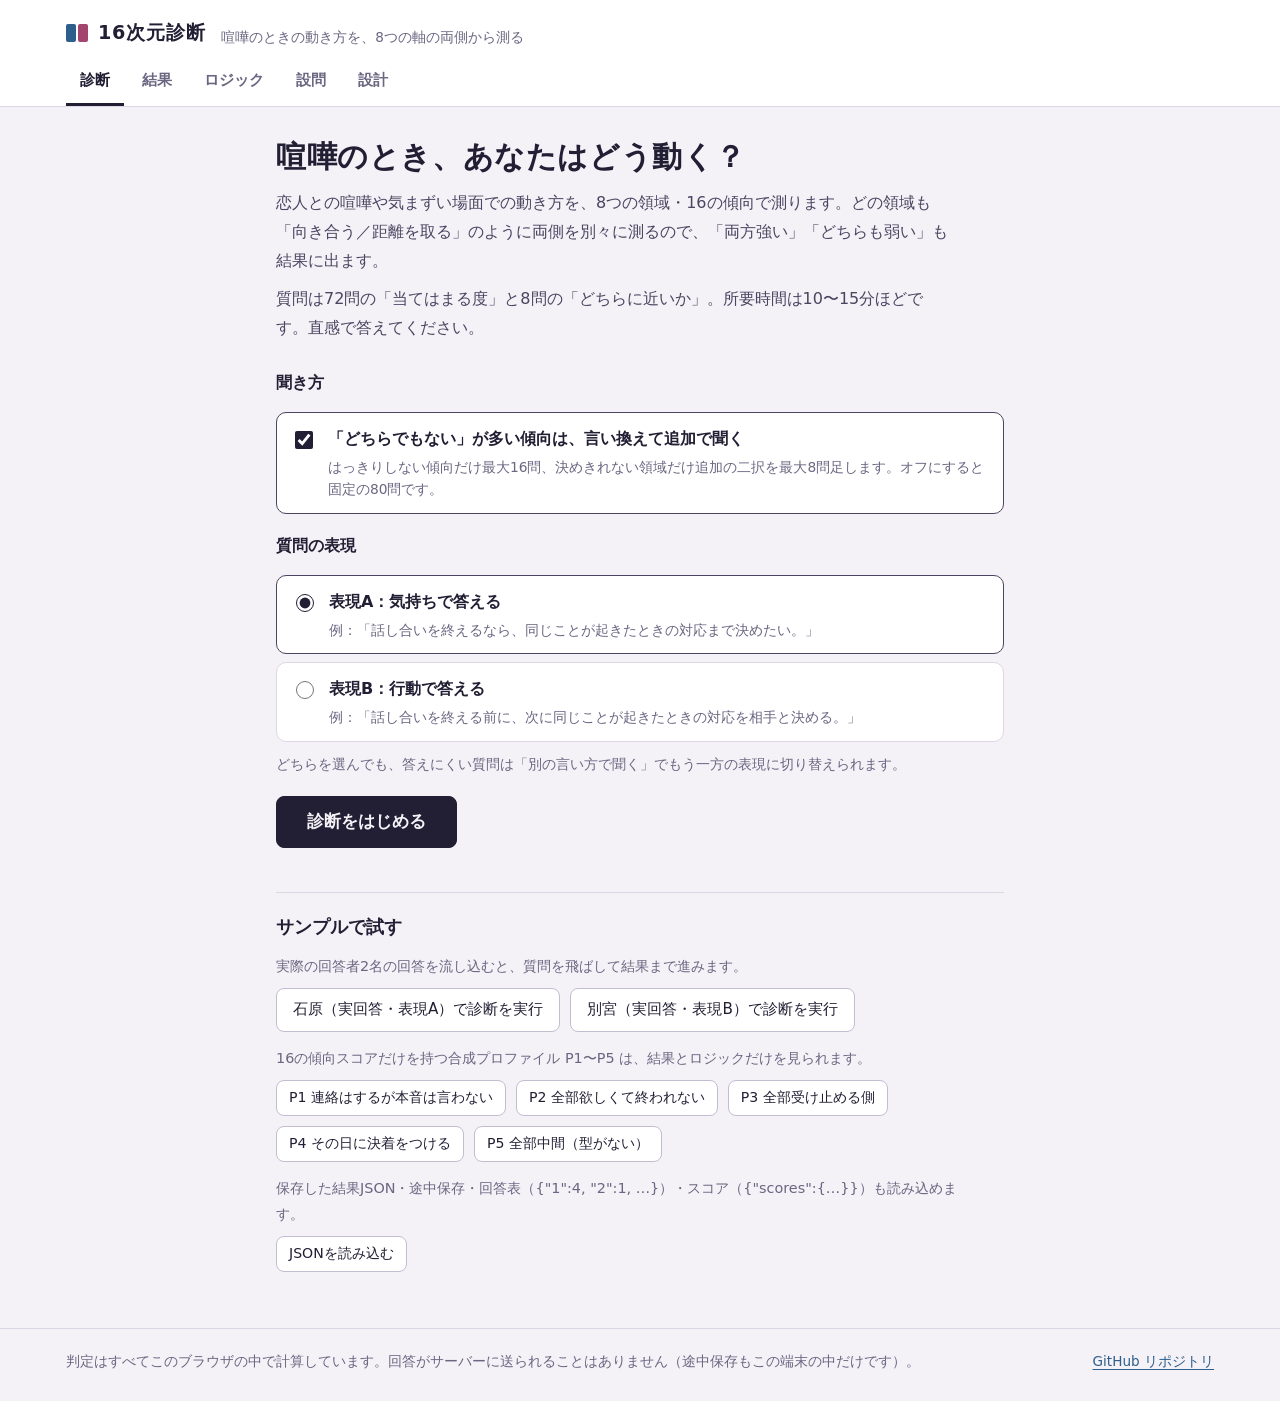
==== index.html @ 94b995b3 "16次元診断：GitHub Pages 用の診断ページ（可変質問・ロジック表示・設問レビュー） - js/engine.js: 16傾向スコア→156パターン（＋弱い版16本）の充足・余裕・スコア計算" ====
<!doctype html>
<html lang="ja">
<head>
  <meta charset="utf-8">
  <meta name="viewport" content="width=device-width, initial-scale=1">
  <title>16次元診断</title>
  <meta name="description" content="恋人との喧嘩や気まずい場面での動き方を、8領域・16傾向で測る診断。判定はすべてブラウザ内で計算します。">
  <meta name="color-scheme" content="light dark">
  <link rel="icon" href="data:image/svg+xml,%3Csvg xmlns='http://www.w3.org/2000/svg' viewBox='0 0 32 32'%3E%3Crect x='3' y='9' width='12' height='14' rx='2' fill='%232E5E8C'/%3E%3Crect x='17' y='9' width='12' height='14' rx='2' fill='%23A3456F'/%3E%3C/svg%3E">
  <!-- 相対パスのみ（GitHub Pages のサブパス /Seikakushindan/ で動かすため） -->
  <link rel="stylesheet" href="./css/style.css">
  <script type="module" src="./js/app.js"></script>
</head>
<body>
  <a class="skip" href="#main">本文へ</a>
  <header class="site-head">
    <div class="wrap head-inner">
      <a class="brand" href="#diagnose" aria-label="16次元診断 トップ">
        <span class="brand-mark" aria-hidden="true"><i></i><i></i></span>
        <span class="brand-name">16次元診断</span>
      </a>
      <p class="brand-sub">喧嘩のときの動き方を、8つの軸の両側から測る</p>
    </div>
    <nav class="tabs" aria-label="ページ切り替え">
      <div class="wrap tabs-inner">
        <a href="#diagnose" data-tab="diagnose">診断</a>
        <a href="#result" data-tab="result">結果</a>
        <a href="#logic" data-tab="logic">ロジック</a>
        <a href="#questions" data-tab="questions">設問</a>
        <a href="#design" data-tab="design">設計</a>
      </div>
    </nav>
  </header>

  <main id="main" tabindex="-1">
    <section class="view" id="view-diagnose" data-view="diagnose" aria-label="診断"></section>
    <section class="view" id="view-result" data-view="result" aria-label="結果" hidden></section>
    <section class="view view-wide" id="view-logic" data-view="logic" aria-label="ロジック" hidden></section>
    <section class="view view-wide" id="view-questions" data-view="questions" aria-label="設問" hidden></section>
    <section class="view view-wide" id="view-design" data-view="design" aria-label="設計" hidden></section>
    <noscript><p class="wrap">この診断は JavaScript で動きます。ブラウザの設定で JavaScript を有効にしてください。</p></noscript>
  </main>

  <footer class="site-foot">
    <div class="wrap foot-inner">
      <p>判定はすべてこのブラウザの中で計算しています。回答がサーバーに送られることはありません（途中保存もこの端末の中だけです）。</p>
      <p><a href="https://github.com/kento20020/Seikakushindan">GitHub リポジトリ</a></p>
    </div>
  </footer>
</body>
</html>
---- css/style.css ----
/* 16次元診断 スタイル
   - 色はすべて :root の変数。A側（藍）とB側（紅梅）の2色が、領域の両側を表す唯一の強い色
   - 本文はゴシック、設問文とパターンの見出しは明朝
   - ライト／ダークは prefers-color-scheme で切り替え */

:root {
  --paper: #f4f2f7;
  --surface: #ffffff;
  --surface-2: #eeebf3;
  --ink: #221e33;
  --ink-2: #4a4560;
  --muted: #6b6681;
  --line: #dcd7e5;
  --line-strong: #c3bdd0;
  --a: #2e5e8c;
  --a-soft: #e2ebf5;
  --b: #a3456f;
  --b-soft: #f6e3eb;
  --ok: #2c7349;
  --ok-soft: #e1f1e7;
  --warn: #8a5d06;
  --warn-soft: #f8eed6;
  --ng: #b3261e;
  --ng-soft: #fbe4e2;
  --focus: #5b4bb7;
  --sans: system-ui, -apple-system, "Hiragino Sans", "Hiragino Kaku Gothic ProN", "Noto Sans JP", "Noto Sans CJK JP", "Yu Gothic UI", "Yu Gothic", Meiryo, sans-serif;
  --serif: "Hiragino Mincho ProN", "Yu Mincho", YuMincho, "Noto Serif JP", "Noto Serif CJK JP", serif;
  --mono: ui-monospace, "SFMono-Regular", Menlo, Consolas, monospace;
  --radius: 10px;
  --gutter: 16px;
  color-scheme: light;
}

@media (prefers-color-scheme: dark) {
  :root {
    --paper: #15131b;
    --surface: #1f1c27;
    --surface-2: #29253a;
    --ink: #ece8f4;
    --ink-2: #c9c3d8;
    --muted: #a29cb4;
    --line: #393446;
    --line-strong: #4c465c;
    --a: #8ab2de;
    --a-soft: #22324a;
    --b: #e391b6;
    --b-soft: #45263a;
    --ok: #7fcc9e;
    --ok-soft: #1e3a2a;
    --warn: #e5bc60;
    --warn-soft: #3d3118;
    --ng: #f28e84;
    --ng-soft: #46221f;
    --focus: #ad9ff2;
    color-scheme: dark;
  }
}

/* ---------------------------------------------------------------- 基本 */
*, *::before, *::after { box-sizing: border-box; }
[hidden] { display: none !important; }
html { -webkit-text-size-adjust: 100%; }
body {
  margin: 0;
  background: var(--paper);
  color: var(--ink);
  font-family: var(--sans);
  font-size: 16px;
  line-height: 1.8;
  overflow-wrap: break-word;
}
a { color: var(--a); text-underline-offset: 3px; }
code { font-family: var(--mono); font-size: .88em; }
h1, h2, h3, h4 { line-height: 1.45; margin: 0; font-weight: 700; }
p { margin: 0; }
small { font-size: .82em; }
:focus-visible { outline: 3px solid var(--focus); outline-offset: 2px; border-radius: 4px; }
[tabindex="-1"]:focus { outline: none; }
.visually-hidden { position: absolute !important; width: 1px; height: 1px; overflow: hidden; clip: rect(0 0 0 0); white-space: nowrap; }
.skip { position: absolute; left: -999px; top: 8px; background: var(--ink); color: var(--paper); padding: 8px 12px; z-index: 10; }
.skip:focus { left: 8px; }

.wrap { max-width: 1180px; margin: 0 auto; padding-inline: var(--gutter); }
.view { max-width: 760px; margin: 0 auto; padding: 28px var(--gutter) 56px; }
.view-wide { max-width: 1180px; }

.lead { color: var(--ink-2); font-size: 1rem; margin-top: 10px; max-width: 42em; }
.note { color: var(--muted); font-size: .9rem; margin-top: 8px; max-width: 48em; }
.empty { color: var(--muted); }
.error { color: var(--ng); background: var(--ng-soft); padding: 12px 16px; border-radius: var(--radius); }
.row { display: flex; gap: 10px; align-items: center; margin-top: 14px; }
.wrap-row { flex-wrap: wrap; }

/* ---------------------------------------------------------------- ボタン */
.btn {
  font: inherit; font-size: .95rem; line-height: 1.4;
  display: inline-flex; align-items: center; justify-content: center; gap: 6px;
  min-height: 44px; padding: 9px 16px;
  color: var(--ink); background: var(--surface);
  border: 1px solid var(--line-strong); border-radius: 8px;
  cursor: pointer; text-decoration: none;
}
.btn:hover { border-color: var(--ink-2); }
.btn.primary { background: var(--ink); color: var(--paper); border-color: var(--ink); font-weight: 700; }
.btn.primary:hover { background: var(--ink-2); border-color: var(--ink-2); }
.btn.ghost { background: transparent; }
.btn.small { min-height: 36px; padding: 5px 12px; font-size: .88rem; }
.btn.big { min-height: 52px; padding: 12px 30px; font-size: 1.05rem; }
.btn:disabled { opacity: .42; cursor: not-allowed; }
.btn:disabled:hover { border-color: var(--line-strong); }
.linkish { font: inherit; font-size: .88rem; background: none; border: 0; padding: 4px 0; color: var(--muted); text-decoration: underline; text-underline-offset: 3px; cursor: pointer; }
.linkish:hover { color: var(--ink); }

/* ---------------------------------------------------------------- ヘッダー・タブ・フッター */
.site-head { background: var(--surface); border-bottom: 1px solid var(--line); }
.head-inner { display: flex; align-items: baseline; gap: 16px; flex-wrap: wrap; padding-top: 16px; padding-bottom: 6px; }
.brand { display: inline-flex; align-items: center; gap: 10px; color: var(--ink); text-decoration: none; }
.brand-name { font-size: 1.2rem; font-weight: 800; letter-spacing: .04em; }
.brand-mark { display: inline-flex; gap: 2px; align-self: center; }
.brand-mark i { display: block; width: 10px; height: 18px; border-radius: 2px; background: var(--a); }
.brand-mark i + i { background: var(--b); }
.brand-sub { color: var(--muted); font-size: .85rem; }
.tabs-inner { display: flex; gap: 4px; }
.tabs a {
  padding: 10px 14px 9px; color: var(--muted); text-decoration: none; font-weight: 600; font-size: .95rem;
  border-bottom: 3px solid transparent; white-space: nowrap;
}
.tabs a:hover { color: var(--ink); }
.tabs a[aria-current="page"] { color: var(--ink); border-bottom-color: var(--ink); }

.site-foot { border-top: 1px solid var(--line); color: var(--muted); font-size: .85rem; }
.foot-inner { padding-top: 20px; padding-bottom: 28px; display: flex; flex-wrap: wrap; gap: 8px 24px; justify-content: space-between; }

/* ---------------------------------------------------------------- 診断：スタート */
.intro-title { font-family: var(--serif); font-size: 1.9rem; font-weight: 700; letter-spacing: .02em; text-wrap: balance; }
.resume {
  margin-top: 22px; padding: 14px 16px; border-radius: var(--radius);
  background: var(--surface); border: 1px solid var(--line-strong);
}
.resume .row { margin-top: 10px; }
.start-form { margin-top: 26px; }
.opt { border: 0; padding: 0; margin: 0 0 18px; }
.opt legend { font-weight: 700; padding: 0; margin-bottom: 6px; }
.check {
  display: flex; gap: 12px; align-items: flex-start; padding: 12px 14px; margin-top: 8px;
  background: var(--surface); border: 1px solid var(--line); border-radius: var(--radius); cursor: pointer;
}
.check:has(input:checked) { border-color: var(--ink-2); }
.check input { margin-top: .45em; width: 18px; height: 18px; accent-color: var(--ink); flex: none; }
.check span { display: flex; flex-direction: column; }
.check small { color: var(--muted); font-size: .86rem; line-height: 1.65; margin-top: 2px; }
.opt .note { margin-top: 10px; }
.samples { margin-top: 44px; padding-top: 22px; border-top: 1px solid var(--line); }
.samples h2 { font-size: 1.1rem; }
.samples .note { margin-top: 14px; }
.samples .row { margin-top: 8px; }

/* ---------------------------------------------------------------- 診断：設問 */
.q-progress { margin-bottom: 18px; }
.stages { list-style: none; display: flex; gap: 4px; padding: 0; margin: 0 0 10px; flex-wrap: wrap; }
.stage {
  display: flex; gap: 6px; align-items: baseline; padding: 3px 10px; border-radius: 999px;
  font-size: .82rem; color: var(--muted); background: var(--surface-2);
}
.stage.now { background: var(--ink); color: var(--paper); }
.stage.done:not(.now) { color: var(--ink-2); }
.stage-name { font-weight: 700; }
.progress { height: 6px; background: var(--surface-2); border-radius: 3px; overflow: hidden; }
.progress i { display: block; height: 100%; background: var(--ink); transition: width .2s ease; }
.q-count { display: flex; justify-content: space-between; gap: 12px; flex-wrap: wrap; margin-top: 6px; font-size: .85rem; color: var(--muted); }
.q-count b { color: var(--ink); }

.q-card { background: var(--surface); border: 1px solid var(--line); border-radius: var(--radius); padding: 26px 24px 24px; }
.notice { font-size: .88rem; color: var(--ink-2); background: var(--surface-2); padding: 8px 12px; border-radius: 6px; margin-bottom: 16px; }
.q-text { font-family: var(--serif); font-size: 1.4rem; line-height: 1.75; font-weight: 600; min-height: 3.5em; text-wrap: pretty; }

.likert { display: grid; grid-template-columns: repeat(5, 1fr); gap: 8px; margin-top: 22px; }
.choice {
  font: inherit; color: var(--ink); background: var(--paper); cursor: pointer;
  border: 1px solid var(--line-strong); border-radius: 8px; padding: 12px 8px;
  display: flex; flex-direction: column; align-items: center; gap: 4px; min-height: 92px; text-align: center;
}
.choice:hover { border-color: var(--ink-2); background: var(--surface); }
.choice .key { font-size: 1.3rem; font-weight: 800; line-height: 1.2; }
.choice .label { font-size: .84rem; line-height: 1.45; color: var(--ink-2); word-break: keep-all; }
.choice.picked { border: 2px solid var(--ink); background: var(--surface-2); padding: 11px 7px; }

.duel-pair { display: grid; grid-template-columns: 1fr auto 1fr; gap: 10px; align-items: stretch; margin-top: 16px; }
.duel-side { font-family: var(--serif); font-size: 1.05rem; line-height: 1.7; padding: 12px 14px; border-radius: 8px; }
.duel-side.side-a { background: var(--a-soft); border-top: 3px solid var(--a); }
.duel-side.side-b { background: var(--b-soft); border-top: 3px solid var(--b); }
.duel-or { align-self: center; color: var(--muted); font-size: .9rem; }
.duel-choices { display: flex; flex-direction: column; gap: 6px; margin-top: 18px; }
.duel-choice { flex-direction: row; align-items: center; text-align: left; min-height: 52px; gap: 12px; padding: 10px 14px; border-left-width: 4px; }
.duel-choice .key { font-size: 1.05rem; min-width: 1em; text-align: center; }
.duel-choice .label { font-size: .95rem; color: var(--ink); display: flex; flex-direction: column; }
.duel-choice .label small { color: var(--muted); font-size: .76rem; }
.duel-choice.dv1 { border-left-color: var(--a); }
.duel-choice.dv2 { border-left-color: color-mix(in srgb, var(--a) 45%, var(--line-strong)); }
.duel-choice.dv4 { border-left-color: color-mix(in srgb, var(--b) 45%, var(--line-strong)); }
.duel-choice.dv5 { border-left-color: var(--b); }
.duel-choice.picked { border-left-width: 6px; padding-left: 12px; }

.q-tools { display: flex; gap: 8px; flex-wrap: wrap; margin-top: 14px; }
.aim { margin-top: 18px; font-size: .88rem; color: var(--muted); }
.aim summary { cursor: pointer; width: fit-content; }
.aim dl { display: grid; grid-template-columns: max-content 1fr; gap: 2px 14px; margin: 8px 0 0; padding: 10px 14px; background: var(--surface); border-radius: 8px; border: 1px solid var(--line); }
.aim dt { color: var(--muted); }
.aim dd { margin: 0; color: var(--ink-2); }
.q-foot { display: flex; justify-content: space-between; align-items: center; gap: 8px 16px; flex-wrap: wrap; margin-top: 18px; font-size: .85rem; color: var(--muted); }

/* ---------------------------------------------------------------- 結果 */
.res-head h1, .page-head h1 { font-size: 1.7rem; }
.res-source { margin-top: 6px; display: flex; flex-wrap: wrap; gap: 4px 14px; color: var(--muted); font-size: .9rem; }
.res-source b { color: var(--ink); }
.block { margin-top: 40px; }
.block > h2 { font-size: 1.25rem; padding-bottom: 6px; border-bottom: 1px solid var(--line); }
.block > h2 small, .block h3 small { font-weight: 400; color: var(--muted); font-size: .8rem; }
.block h3 { font-size: 1.02rem; margin-top: 24px; }

.pcards { display: flex; flex-direction: column; gap: 18px; margin-top: 18px; }
.pcard { position: relative; background: var(--surface); border: 1px solid var(--line); border-radius: var(--radius); padding: 20px 22px 18px 26px; overflow: hidden; }
.pcard::before { content: ""; position: absolute; left: 0; top: 0; bottom: 0; width: 5px; background: var(--muted); }
.pcard.role-main::before { width: 7px; background: var(--ink); }
.pcard.role-contra::before { width: 7px; background: linear-gradient(var(--a) 0 50%, var(--b) 50% 100%); }
.pcard.role-shape { background: transparent; border-style: dashed; border-color: var(--line-strong); }
.pcard.role-shape::before { background: repeating-linear-gradient(var(--muted) 0 6px, transparent 6px 11px); }
.pcard-top { display: flex; align-items: center; flex-wrap: wrap; gap: 6px 10px; font-size: .8rem; color: var(--muted); }
.role-badge { font-weight: 700; font-size: .78rem; padding: 2px 10px; border-radius: 999px; border: 1px solid var(--line-strong); color: var(--ink); }
.role-main .role-badge { background: var(--ink); color: var(--paper); border-color: var(--ink); }
.role-contra .role-badge { border-color: transparent; background: linear-gradient(90deg, var(--a-soft) 0 50%, var(--b-soft) 50% 100%); }
.role-shape .role-badge { border-style: dashed; }
.pid { font-family: var(--mono); margin-left: auto; }
.headline { font-family: var(--serif); font-size: 1.45rem; line-height: 1.6; margin-top: 10px; font-weight: 700; text-wrap: pretty; }
.role-main .headline { font-size: 1.75rem; }
.pdomains { font-size: .8rem; color: var(--muted); margin-top: 2px; }
.pcard .one { margin-top: 12px; font-weight: 700; }
.pcard .detail { margin-top: 8px; color: var(--ink-2); }
.scenes { list-style: none; padding: 0; margin: 12px 0 0; }
.scenes li { position: relative; padding-left: 1.2em; margin-top: 4px; }
.scenes li::before { content: ""; position: absolute; left: .2em; top: .78em; width: .45em; height: .45em; border-radius: 50%; border: 1.5px solid var(--muted); }
.aside { margin-top: 14px; }
.aside h4 { font-size: .8rem; color: var(--muted); font-weight: 700; }
.aside p { font-size: .94rem; color: var(--ink-2); margin-top: 2px; }
.aside.caveat { background: var(--surface-2); border-radius: 8px; padding: 10px 14px; }
.role-shape .aside.caveat { background: var(--surface); }
.why { margin-top: 14px; padding-top: 10px; border-top: 1px dashed var(--line-strong); font-size: .8rem; color: var(--muted); line-height: 1.7; }
.why b { color: var(--ink-2); margin-right: .6em; }

.legend { display: flex; flex-wrap: wrap; gap: 4px 16px; font-size: .8rem; color: var(--muted); margin-top: 10px; }
.lg { display: inline-flex; align-items: center; gap: 6px; }
.lg-a::before, .lg-b::before { content: ""; width: 14px; height: 8px; border-radius: 2px; background: var(--a); }
.lg-b::before { background: var(--b); }
.lg-tick::before { content: ""; width: 1px; height: 12px; background: var(--ink); opacity: .45; }
.domains { margin-top: 10px; }
.drow { padding: 14px 0 12px; border-bottom: 1px solid var(--line); }
.drow-head { display: flex; justify-content: space-between; align-items: baseline; gap: 4px 12px; flex-wrap: wrap; }
.drow-head h3 { font-size: .98rem; margin: 0; }
.dnum { display: inline-block; min-width: 1.4em; color: var(--muted); font-weight: 600; }
.state { font-size: .8rem; color: var(--ink-2); background: var(--surface-2); padding: 1px 10px; border-radius: 999px; }
.lead-a .state { background: var(--a-soft); }
.lead-b .state { background: var(--b-soft); }
.drow-bars { display: grid; grid-template-columns: 1fr 1fr; margin-top: 8px; }
.half { min-width: 0; }
.half-a { padding-right: 1px; border-right: 2px solid var(--ink); }
.half-b { padding-left: 1px; }
.tline { display: flex; align-items: baseline; gap: 8px; font-size: .88rem; padding-inline: 8px; }
.half-a .tline { justify-content: flex-end; }
.half-a .tname { margin-right: auto; }
.half-b .tname { margin-left: auto; }
.tnum { font-weight: 800; font-variant-numeric: tabular-nums; font-size: 1rem; }
.half-a .tnum { color: var(--a); }
.half-b .tnum { color: var(--b); }
.dots { display: inline-flex; gap: 3px; align-self: center; }
.dots i { width: 6px; height: 6px; border-radius: 50%; border: 1px solid var(--muted); }
.dots i.on { background: var(--ink-2); border-color: var(--ink-2); }
.sbar { position: relative; height: 12px; background: var(--surface-2); margin-top: 4px; }
.sbar .fill { position: absolute; top: 0; bottom: 0; }
.sbar-a .fill { right: 0; background: var(--a); }
.sbar-b .fill { left: 0; background: var(--b); }
.lead-a .sbar-b .fill, .lead-b .sbar-a .fill { opacity: .5; }
.sbar .tick { position: absolute; top: -3px; bottom: -3px; width: 1px; background: var(--ink); opacity: .35; }
.drow-foot { font-size: .8rem; color: var(--muted); margin-top: 6px; text-align: center; }

.qstats { display: grid; grid-template-columns: repeat(3, 1fr); gap: 10px; margin-top: 14px; }
.qstat { background: var(--surface); border: 1px solid var(--line); border-radius: var(--radius); padding: 10px 14px; display: flex; flex-direction: column; }
.qstat span { font-size: .8rem; color: var(--muted); }
.qstat b { font-size: 1.4rem; font-variant-numeric: tabular-nums; }
.qstat small { color: var(--muted); }
.qstat.ok b { color: var(--ok); }
.qstat.ng b { color: var(--ng); }

.ai-preview { margin-top: 14px; }
.ai-preview summary { cursor: pointer; color: var(--muted); font-size: .9rem; width: fit-content; }
.ai-preview pre { white-space: pre-wrap; font-family: var(--sans); font-size: .85rem; line-height: 1.75; background: var(--surface); border: 1px solid var(--line); border-radius: var(--radius); padding: 14px 16px; max-height: 420px; overflow: auto; }

.empty-state { padding: 24px 0; }
.empty-state h1 { font-size: 1.5rem; }
.empty-state p { margin-top: 8px; color: var(--ink-2); }

.toast {
  position: fixed; left: 50%; bottom: 24px; transform: translate(-50%, 20px); opacity: 0; pointer-events: none;
  background: var(--ink); color: var(--paper); padding: 10px 18px; border-radius: 8px; font-size: .9rem; max-width: calc(100vw - 32px);
  transition: opacity .2s, transform .2s;
}
.toast.show { opacity: 1; transform: translate(-50%, 0); }

/* ---------------------------------------------------------------- 表 */
.table-wrap { overflow-x: auto; margin-top: 12px; border: 1px solid var(--line); border-radius: var(--radius); background: var(--surface); }
table { border-collapse: collapse; width: 100%; font-size: .88rem; line-height: 1.6; }
th, td { padding: 7px 10px; text-align: left; vertical-align: top; border-bottom: 1px solid var(--line); }
thead th { background: var(--surface-2); font-weight: 700; white-space: nowrap; font-size: .82rem; color: var(--ink-2); }
tbody tr:last-child > td { border-bottom: 0; }
.table-wrap > table.wide { min-width: 640px; }
td code { white-space: nowrap; }
.numcell { text-align: right; font-variant-numeric: tabular-nums; white-space: nowrap; }
.flag { display: inline-block; font-size: .78rem; font-weight: 700; padding: 0 8px; border-radius: 4px; background: var(--surface-2); white-space: nowrap; }
.flag-ok { color: var(--ok); background: var(--ok-soft); }
.flag-warn { color: var(--warn); background: var(--warn-soft); }
.flag-ng { color: var(--ng); background: var(--ng-soft); }
.row-ng td { background: color-mix(in srgb, var(--ng-soft) 50%, transparent); }
.row-changed td { background: color-mix(in srgb, var(--ok-soft) 60%, transparent); }

/* ---------------------------------------------------------------- ロジック */
.picker { display: flex; align-items: center; gap: 10px; flex-wrap: wrap; margin-top: 16px; }
.picker label { font-size: .88rem; color: var(--muted); }
select { font: inherit; font-size: .92rem; min-height: 40px; padding: 6px 10px; max-width: 100%; color: var(--ink); background: var(--surface); border: 1px solid var(--line-strong); border-radius: 8px; }
.refcheck { font-size: .85rem; padding: 4px 12px; border-radius: 6px; width: 100%; }
.refcheck.ok { color: var(--ok); background: var(--ok-soft); }
.refcheck.ng { color: var(--ng); background: var(--ng-soft); }
.rules { display: grid; grid-template-columns: minmax(10em, max-content) 1fr; gap: 8px 18px; margin: 14px 0 0; }
.rules dt { font-weight: 700; }
.rules dd { margin: 0; color: var(--ink-2); }
table.hits { min-width: 760px; }
.expander { width: 28px; height: 28px; border: 1px solid var(--line-strong); background: var(--surface); border-radius: 6px; cursor: pointer; color: var(--ink); position: relative; }
.expander::before { content: ""; position: absolute; left: 10px; top: 8px; border: 5px solid transparent; border-left: 7px solid currentColor; border-right: 0; transition: transform .15s; transform-origin: 3px 5px; }
.expander[aria-expanded="true"]::before { transform: rotate(90deg); }
.detail-row td { background: var(--surface-2); }
.margins { list-style: none; padding: 0; margin: 6px 0; }
.margins li { display: flex; justify-content: space-between; gap: 16px; border-bottom: 1px dotted var(--line-strong); padding: 2px 0; }
.margins li b { font-variant-numeric: tabular-nums; }
.margins li.neg b { color: var(--ng); }
.is-chosen > td { background: color-mix(in srgb, var(--a-soft) 55%, transparent); }
.mini-badge { display: inline-block; margin-left: 6px; font-size: .72rem; padding: 0 6px; border-radius: 4px; background: var(--ink); color: var(--paper); white-space: nowrap; }
.contra-tag { display: inline-block; margin-left: 6px; font-size: .72rem; padding: 0 6px; border-radius: 4px; background: linear-gradient(90deg, var(--a-soft) 0 50%, var(--b-soft) 50% 100%); white-space: nowrap; }
.tstep { margin-top: 22px; }
.tstep h3 { display: flex; align-items: baseline; gap: 12px; flex-wrap: wrap; margin-top: 0; }
.tchosen { font-size: .85rem; font-weight: 700; color: var(--ok); }
.tchosen.none { color: var(--muted); }
.tnote { font-size: .85rem; color: var(--warn); margin-top: 4px; }
table.trace { min-width: 640px; table-layout: fixed; }
.trace th:nth-child(1) { width: 92px; }
.trace th:nth-child(3), .trace th:nth-child(4) { width: 96px; }
.trace th:nth-child(5) { width: 34%; }
.trace td:nth-child(3), .trace td:nth-child(4) { text-align: right; }
.trace tr.excluded td { color: var(--muted); opacity: .7; }
.trace tr.excluded td:first-child code { text-decoration: line-through; }
.trace tr.below td:nth-child(4) { color: var(--warn); }
.trace tr.picked td { background: var(--ok-soft); font-weight: 700; }

/* ---------------------------------------------------------------- 設問 */
.review-summary .verdict { font-weight: 700; margin-top: 12px; }
.review-summary .points { margin: 8px 0 0; padding-left: 1.3em; color: var(--ink-2); }
table.qtable { min-width: 1080px; }
.qtable td.wtext { min-width: 220px; max-width: 320px; }
.qtable .same { color: var(--muted); font-size: .85em; }
.dv p + p { margin-top: 2px; }
.dv-a { color: var(--a); }
.dv-b { color: var(--b); }
.hist { display: block; white-space: nowrap; }
.hist small { margin-left: 4px; font-size: .72rem; padding: 0 5px; border-radius: 4px; background: var(--surface-2); color: var(--ink-2); }
.hist-extra { color: var(--ok); }
.rnote { font-size: .8rem; color: var(--ink-2); margin-top: 4px; min-width: 14em; }
.grp-first td { border-top: 2px solid var(--line-strong); }

/* ---------------------------------------------------------------- 設計書 */
.design-layout { display: grid; grid-template-columns: 1fr; gap: 18px; }
.toc-box { background: var(--surface); border: 1px solid var(--line); border-radius: var(--radius); padding: 10px 14px; }
.toc-box summary { cursor: pointer; font-weight: 700; font-size: .92rem; }
.toc-list { margin: 8px 0 4px; padding-left: 1.6em; font-size: .85rem; }
.toc-list li { margin: 2px 0; color: var(--muted); }
.toc-link { display: block; font: inherit; text-align: left; background: none; border: 0; padding: 2px 0; color: var(--ink-2); cursor: pointer; line-height: 1.5; }
.toc-link:hover { color: var(--a); text-decoration: underline; }
.doc-main { min-width: 0; }
.doc-meta { font-size: .82rem; color: var(--muted); display: flex; flex-wrap: wrap; gap: 4px 12px; }
.doc { margin-top: 12px; max-width: 54em; }
.doc h1 { font-family: var(--serif); font-size: 1.7rem; margin: 8px 0 12px; }
.doc h2 { font-size: 1.3rem; margin: 44px 0 10px; padding-top: 14px; border-top: 2px solid var(--ink); scroll-margin-top: 12px; }
.doc h3 { font-size: 1.05rem; margin: 26px 0 6px; }
.doc p, .doc ul, .doc ol { margin: 8px 0; }
.doc ul, .doc ol { padding-left: 1.5em; }
.doc li { margin: 2px 0; }
.doc table { font-size: .84rem; min-width: 640px; }
.doc .table-wrap { margin: 10px 0 14px; }
.doc blockquote { margin: 10px 0; padding: 4px 14px; border-left: 3px solid var(--line-strong); color: var(--ink-2); }
.doc code { background: var(--surface-2); padding: 1px 4px; border-radius: 4px; }
.doc hr { border: 0; border-top: 1px solid var(--line); margin: 24px 0; }
.doc-pre { white-space: pre-wrap; font-family: var(--sans); font-size: .9rem; line-height: 1.75; margin: 6px 0 0; }

@media (min-width: 960px) {
  .design-layout { grid-template-columns: 270px minmax(0, 1fr); gap: 32px; }
  .toc { position: sticky; top: 12px; align-self: start; max-height: calc(100vh - 24px); overflow: auto; }
}

/* ---------------------------------------------------------------- スマートフォン */
@media (max-width: 640px) {
  .view { padding-top: 20px; }
  .head-inner { padding-top: 12px; gap: 2px 12px; }
  .brand-sub { font-size: .78rem; }
  .tabs-inner { gap: 0; padding-inline: 4px; }
  .tabs a { flex: 1; text-align: center; padding: 9px 2px 8px; font-size: .9rem; }
  .intro-title { font-size: 1.5rem; }
  .q-card { padding: 20px 16px 18px; }
  .q-text { font-size: 1.22rem; min-height: 0; }
  .likert { grid-template-columns: 1fr; gap: 6px; }
  .likert .choice { flex-direction: row; min-height: 50px; padding: 8px 14px; gap: 14px; text-align: left; }
  .likert .choice.picked { padding: 7px 13px; }
  .likert .choice .key { font-size: 1.1rem; min-width: 1em; text-align: center; }
  .likert .choice .label { font-size: .95rem; color: var(--ink); }
  .duel-pair { grid-template-columns: 1fr; gap: 6px; }
  .duel-or { justify-self: center; }
  .q-tools .btn { flex: 1 1 auto; padding-inline: 10px; }
  .headline { font-size: 1.3rem; }
  .role-main .headline { font-size: 1.5rem; }
  .pcard { padding: 16px 16px 14px 20px; }
  .tline { padding-inline: 4px; gap: 6px; font-size: .82rem; }
  .qstats { grid-template-columns: 1fr; }
  .qstat { flex-direction: row; align-items: baseline; flex-wrap: wrap; gap: 4px 12px; }
  .qstat b { font-size: 1.15rem; }
  .rules { grid-template-columns: 1fr; gap: 2px; }
  .rules dd { margin-bottom: 8px; }
  th, td { padding: 6px 8px; }
}

@media (prefers-reduced-motion: reduce) {
  *, *::before, *::after { transition: none !important; scroll-behavior: auto !important; }
}
.qtable td:nth-child(2) { white-space: nowrap; }
.qtable td:nth-child(3) { min-width: 8.5em; }
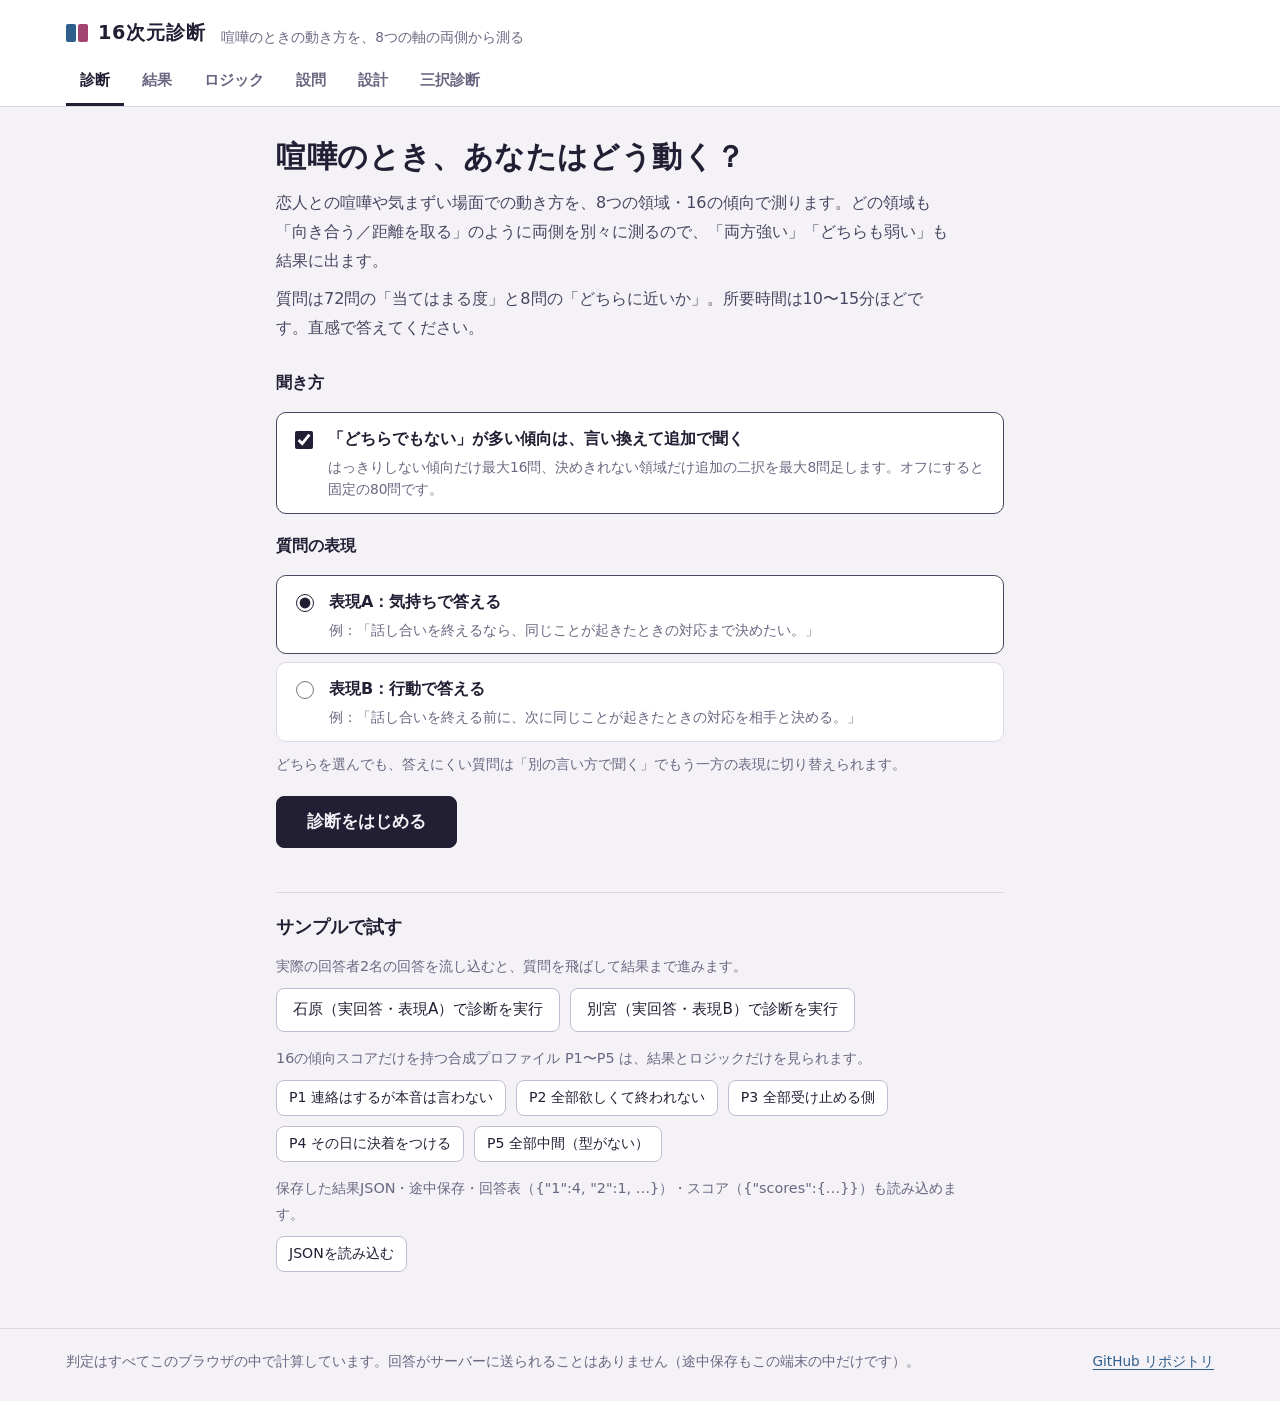
==== commit e0544b15: "三択診断（左／右／問題を変える）を別タブとして追加 - js/data/questions3.js: 領域内の左右ペア W（8領域×6場面）と別領域比較 X（16傾向×4行動文、総当たり7ラウンド） " ====
--- a/index.html
+++ b/index.html
@@ -28,6 +28,7 @@
         <a href="#logic" data-tab="logic">ロジック</a>
         <a href="#questions" data-tab="questions">設問</a>
         <a href="#design" data-tab="design">設計</a>
+        <a href="#three" data-tab="three">三択診断</a>
       </div>
     </nav>
   </header>
@@ -38,6 +39,7 @@
     <section class="view view-wide" id="view-logic" data-view="logic" aria-label="ロジック" hidden></section>
     <section class="view view-wide" id="view-questions" data-view="questions" aria-label="設問" hidden></section>
     <section class="view view-wide" id="view-design" data-view="design" aria-label="設計" hidden></section>
+    <section class="view" id="view-three" data-view="three" aria-label="三択診断" hidden></section>
     <noscript><p class="wrap">この診断は JavaScript で動きます。ブラウザの設定で JavaScript を有効にしてください。</p></noscript>
   </main>
 
--- a/css/style.css
+++ b/css/style.css
@@ -437,3 +437,106 @@
 }
 .qtable td:nth-child(2) { white-space: nowrap; }
 .qtable td:nth-child(3) { min-width: 8.5em; }
+
+/* ---------------------------------------------------------------- 三択診断（別タブ #three）。既存の規則は変えず、ここから下に追記 */
+.t3-subnav { display: flex; align-items: flex-end; gap: 2px; border-bottom: 1px solid var(--line); }
+.t3-mode-badge { flex: none; align-self: center; margin-right: 10px; font-weight: 800; font-size: .78rem; letter-spacing: .04em; color: var(--paper); background: var(--ink); padding: 1px 10px; border-radius: 999px; cursor: help; }
+.t3-subnav button {
+  font: inherit; font-size: .92rem; font-weight: 600; color: var(--muted); background: none; cursor: pointer; white-space: nowrap;
+  border: 0; border-bottom: 3px solid transparent; padding: 8px 14px 7px; margin-bottom: -1px;
+}
+@media (hover: hover) { .t3-subnav button:hover { color: var(--ink); } }
+.t3-subnav button[aria-current="page"] { color: var(--ink); border-bottom-color: var(--ink); }
+.t3-body { margin-top: 24px; }
+.t3-list { margin: 10px 0 0; padding-left: 1.3em; color: var(--ink-2); }
+.t3-list li { margin-top: 4px; }
+.t3-diff .note { margin-top: 12px; }
+.t3-phrase { display: inline-block; }
+
+/* 質問 */
+.t3-kicker { font-size: .8rem; font-weight: 700; letter-spacing: .04em; color: var(--muted); margin-bottom: 4px; }
+.t3-stem { min-height: 0; }
+.t3-ask { margin-top: 2px; font-size: .92rem; color: var(--ink-2); }
+.t3-pair { display: grid; grid-template-columns: 1fr 1fr; gap: 12px; margin-top: 18px; }
+.t3-card {
+  font: inherit; color: var(--ink); text-align: left; cursor: pointer;
+  display: flex; flex-direction: column; gap: 10px; min-height: 150px; padding: 14px 16px 18px;
+  background: var(--paper); border: 1px solid var(--line-strong); border-radius: var(--radius);
+}
+@media (hover: hover) { .t3-card:hover { border-color: var(--ink-2); background: var(--surface); } }
+.t3-card .t3-key { font-size: .78rem; font-weight: 700; letter-spacing: .06em; color: var(--muted); }
+.t3-card.t3-right .t3-key { text-align: right; }
+.t3-card .t3-text { font-family: var(--serif); font-size: 1.12rem; line-height: 1.75; font-weight: 600; text-wrap: pretty; }
+.t3-card.picked { border: 2px solid var(--ink); background: var(--surface-2); padding: 13px 15px 17px; }
+.t3-remain { font-size: .78rem; color: var(--muted); }
+.t3-skipnote { margin-top: 8px; }
+.t3-estimate { margin-top: 12px; padding: 10px 14px; border-radius: 8px; font-size: .88rem; color: var(--ink-2); background: var(--warn-soft); max-width: 48em; }
+.t3-estimate b { color: var(--warn); margin-right: .6em; }
+.t3-estimate.warn { background: var(--ng-soft); }
+.t3-estimate.warn b { color: var(--ng); }
+.t3-cmp-mini { margin-top: 8px; font-size: .88rem; color: var(--ink-2); }
+.t3-cmp-mini .linkish { margin-left: .6em; }
+.refcheck.t3-partial { color: var(--ink-2); background: var(--surface-2); }
+
+/* 結果：5択版との比較 */
+.t3-cmp { display: grid; grid-template-columns: 1fr 1fr; gap: 12px; margin-top: 12px; }
+.t3-cmp-col { min-width: 0; padding: 12px 14px 6px; background: var(--surface); border: 1px solid var(--line); border-radius: var(--radius); }
+.t3-cmp-col h3 { margin-top: 0; font-size: .95rem; }
+.t3-cmp-list { list-style: none; margin: 6px 0 0; padding: 0; }
+.t3-cmp-list li { display: flex; flex-direction: column; gap: 2px; padding: 8px 0; border-top: 1px solid var(--line); }
+.t3-cmp-id { display: flex; flex-wrap: wrap; align-items: center; gap: 6px; }
+.t3-cmp-id .mini-badge { margin-left: 0; }
+.t3-cmp-head { font-family: var(--serif); font-size: .92rem; line-height: 1.6; color: var(--ink-2); }
+.t3-cmp-list li.diff .t3-cmp-head { color: var(--muted); }
+
+/* 結果：領域ごとの左右（W）と強さ（X） */
+.t3-tags { display: inline-flex; flex-wrap: wrap; align-items: baseline; gap: 6px; }
+.t3-w { display: grid; grid-template-columns: minmax(0, 1fr) minmax(90px, 2fr) minmax(0, 1fr); gap: 10px; align-items: center; margin-top: 8px; font-size: .85rem; }
+.t3-wn { display: flex; justify-content: space-between; align-items: baseline; gap: 8px; min-width: 0; padding-inline: 8px; }
+.t3-wn b { font-size: 1rem; font-variant-numeric: tabular-nums; }
+.t3-wn-a b { color: var(--a); }
+.t3-wn-b b { color: var(--b); }
+.t3-wbar { display: flex; gap: 2px; height: 12px; }
+.t3-wbar i { flex: 1; border-radius: 2px; background: var(--surface-2); }
+.t3-wbar i.wa { background: var(--a); }
+.t3-wbar i.wb { background: var(--b); }
+.t3-wsum { margin-top: 2px; font-size: .78rem; color: var(--muted); text-align: center; }
+.t3-drow .drow-bars { margin-top: 6px; }
+.t3-m { color: var(--muted); font-variant-numeric: tabular-nums; }
+table.t3-extra { min-width: 760px; }
+.t3-extra td:nth-child(1) code, .t3-extra td:nth-child(2) { white-space: nowrap; }
+.t3-extra td:nth-child(5) { min-width: 20em; }
+
+/* ロジック・設問 */
+table.t3-states-table { min-width: 980px; }
+.t3-states-table td.t3-neg { color: var(--muted); }
+.t3-states-table td.t3-best { font-weight: 800; color: var(--ok); background: var(--ok-soft); }
+.t3-inline { margin-left: 6px; }
+.t3-notjudged li span { color: var(--ink-2); }
+table.t3-wtable { min-width: 1000px; }
+.t3-wtable td:nth-child(2) { white-space: nowrap; }
+.t3-wtable td:nth-child(3) { min-width: 8.5em; }
+.t3-xtable td:nth-child(2) { white-space: nowrap; }
+table.t3-xtable { min-width: 820px; }
+.t3-qtable td.wtext { min-width: 200px; max-width: 300px; }
+.t3-h-swapped { color: var(--muted); }
+.t3-h-skipped { color: var(--warn); }
+table.t3-stmts { min-width: 1000px; }
+.t3-stmts td:nth-child(1) { min-width: 7em; }
+.t3-stmts td b { white-space: nowrap; }
+.t3-stmt { min-width: 170px; }
+table.t3-rounds { min-width: 1000px; }
+.t3-rounds td:nth-child(-n+2) { white-space: nowrap; }
+.t3-pairc { font-size: .8rem; min-width: 7.5em; }
+
+@media (max-width: 640px) {
+  .t3-subnav button { flex: 1; padding-inline: 2px; font-size: .88rem; }
+  .t3-mode-badge { margin-right: 4px; padding-inline: 8px; }
+  .t3-pair { grid-template-columns: 1fr; gap: 8px; }
+  .t3-card { min-height: 0; padding: 12px 14px 14px; }
+  .t3-card.picked { padding: 11px 13px 13px; }
+  .t3-card .t3-text { font-size: 1.05rem; }
+  .t3-cmp { grid-template-columns: 1fr; }
+  .t3-w { grid-template-columns: minmax(0, 1fr) minmax(64px, 1.3fr) minmax(0, 1fr); gap: 6px; font-size: .8rem; }
+  .t3-wn { padding-inline: 4px; gap: 4px; }
+}
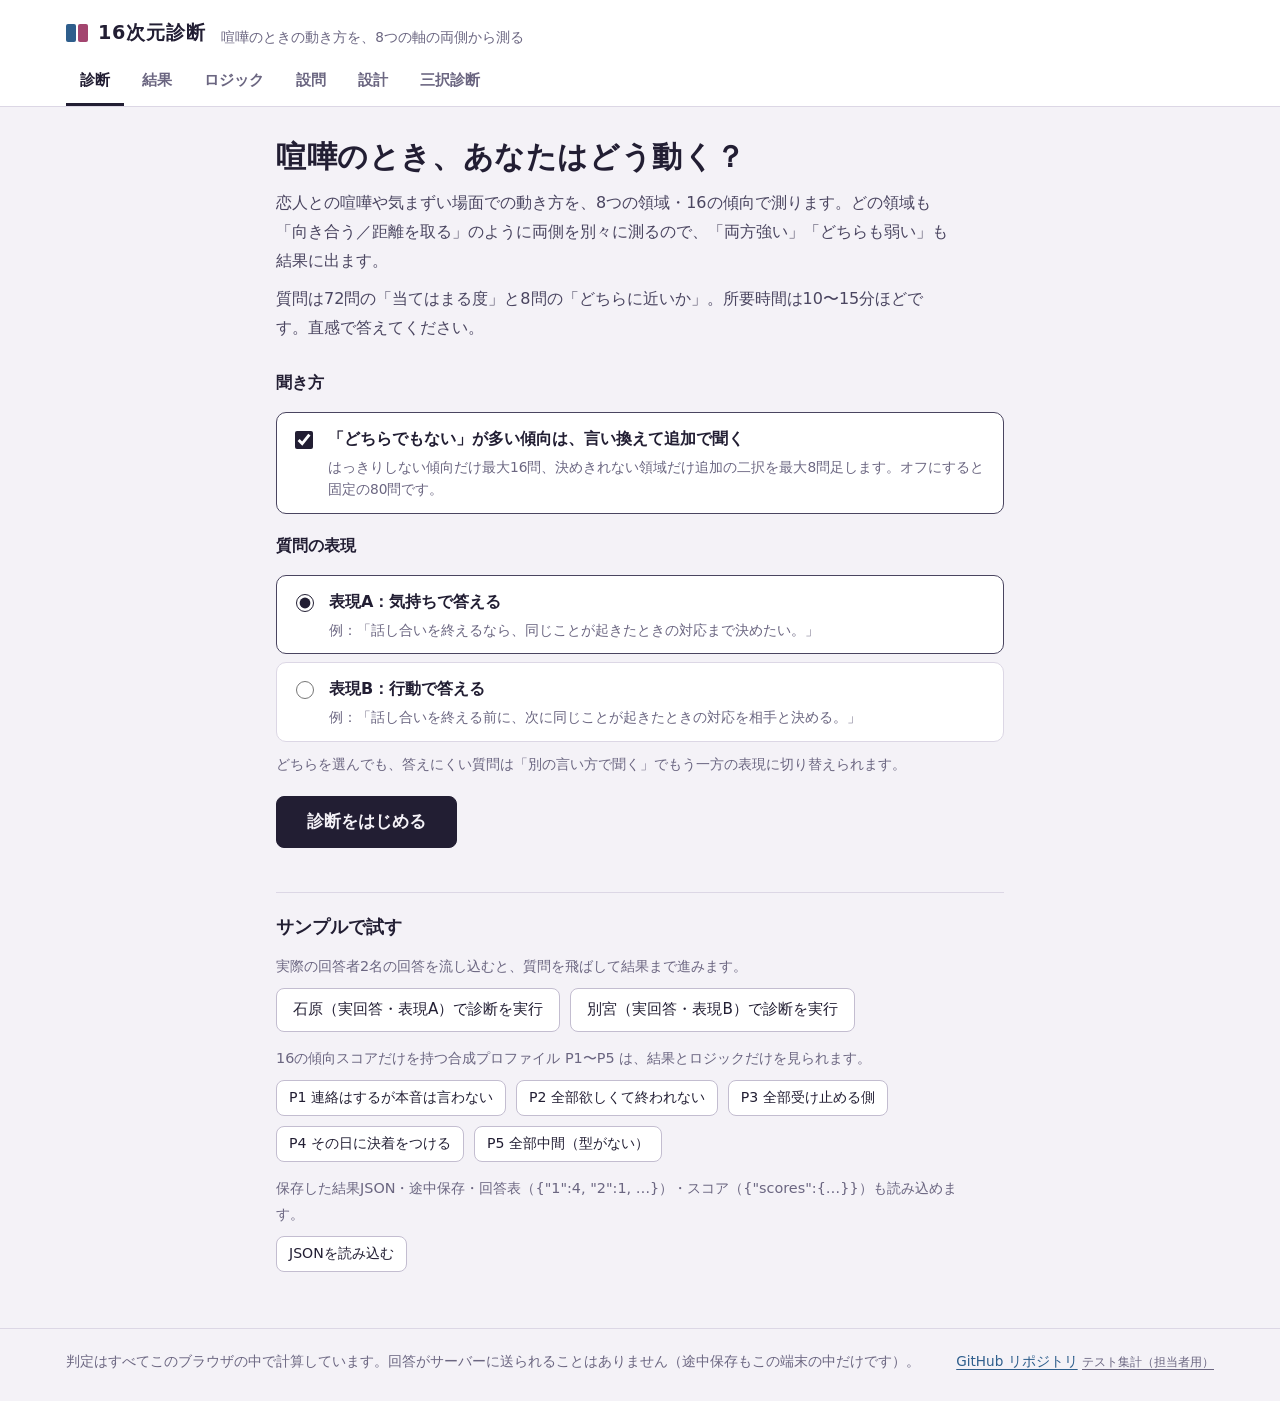
==== commit 303b214e: "三択版にテスト協力モード（フィードバック収集）と集計ページ admin.html を追加 - 参加者側（?fb=1）：同意・参加者コード、回答時間（裏に回った時間を除く）・入力方法・差し替え・戻る・「" ====
--- a/index.html
+++ b/index.html
@@ -46,7 +46,7 @@
   <footer class="site-foot">
     <div class="wrap foot-inner">
       <p>判定はすべてこのブラウザの中で計算しています。回答がサーバーに送られることはありません（途中保存もこの端末の中だけです）。</p>
-      <p><a href="https://github.com/kento20020/Seikakushindan">GitHub リポジトリ</a></p>
+      <p><a href="https://github.com/kento20020/Seikakushindan">GitHub リポジトリ</a> <a class="foot-admin" href="./admin.html">テスト集計（担当者用）</a></p>
     </div>
   </footer>
 </body>
--- a/css/style.css
+++ b/css/style.css
@@ -540,3 +540,264 @@
   .t3-w { grid-template-columns: minmax(0, 1fr) minmax(64px, 1.3fr) minmax(0, 1fr); gap: 6px; font-size: .8rem; }
   .t3-wn { padding-inline: 4px; gap: 4px; }
 }
+
+/* ---------------------------------------------------------------- 質問カードのスワイプ（js/ui/swipe.js）。タップ・ボタン・キーボードの操作は従来どおり */
+/* touch-action: none はこのカードだけ。カードの外（ボタン・折りたたみ・フッター）では縦スクロールできる */
+.t3-qcard { position: relative; touch-action: none; transform-origin: 50% 85%; -webkit-tap-highlight-color: transparent; }
+@media (hover: hover) { .t3-qcard { cursor: grab; } }
+/* 飛ばす・滑り込む間にカードが画面の横にはみ出しても、ページが横に広がらないようにする。
+   <html>/<body> の overflow は画面全体（viewport）の設定になり、切り替えるとスマホでスクロール位置が戻ることがあるので、
+   viewport ではない <main> に clip を掛ける（clip はスクロール領域を作らず、高さも変えない） */
+html.t3-swiping { user-select: none; -webkit-user-select: none; }
+html.t3-swiping #main { overflow-x: clip; }
+html.t3-swiping, html.t3-swiping * { cursor: grabbing !important; }
+
+/* いま出ようとしている操作のラベル（カードの上辺にまたがって、カードと一緒に動く） */
+.t3-swipe-badge {
+  position: absolute; left: 50%; top: 0; z-index: 2; pointer-events: none; opacity: 0;
+  transform: translate(-50%, -50%) rotate(-3deg);
+  padding: 2px 16px; border: 2px solid var(--ink); border-radius: 999px; white-space: nowrap;
+  font-weight: 800; font-size: 1.05rem; line-height: 1.7; letter-spacing: .06em; color: var(--ink); background: var(--surface);
+}
+.t3-qcard:not(.t3-dragging) .t3-swipe-badge { transition: opacity .15s ease-out; }
+.t3-qcard[data-swipe] .t3-swipe-badge { opacity: var(--t3-p, 0); }
+.t3-qcard[data-swipe="up"] .t3-swipe-badge { border-color: var(--warn); color: var(--warn); }
+.t3-qcard[data-swipe="down"] .t3-swipe-badge { border-color: var(--muted); color: var(--ink-2); }
+.t3-qcard.t3-ready .t3-swipe-badge { color: var(--paper); background: var(--ink); border-color: var(--ink); }
+.t3-qcard.t3-ready[data-swipe="up"] .t3-swipe-badge { background: var(--warn); border-color: var(--warn); }
+.t3-qcard.t3-ready[data-swipe="down"] .t3-swipe-badge { background: var(--ink-2); border-color: var(--ink-2); }
+/* 離すと選ばれる側の選択肢を濃く、反対側を薄く */
+.t3-card.t3-hot { border-color: var(--ink); background: var(--surface-2); box-shadow: 0 0 0 1px var(--ink); }
+.t3-qcard[data-swipe="left"] .t3-card.t3-right, .t3-qcard[data-swipe="right"] .t3-card.t3-left { opacity: .5; }
+
+/* 次の質問は、飛ばした向きの反対側から短く滑り込む */
+.t3-qcard.t3-enter-right { animation: t3-in-right .22s ease-out; }
+.t3-qcard.t3-enter-left { animation: t3-in-left .22s ease-out; }
+.t3-qcard.t3-enter-bottom { animation: t3-in-bottom .22s ease-out; }
+.t3-qcard.t3-enter-top { animation: t3-in-top .22s ease-out; }
+@keyframes t3-in-right { from { transform: translateX(56px); opacity: 0; } to { transform: none; opacity: 1; } }
+@keyframes t3-in-left { from { transform: translateX(-56px); opacity: 0; } to { transform: none; opacity: 1; } }
+@keyframes t3-in-bottom { from { transform: translateY(48px); opacity: 0; } to { transform: none; opacity: 1; } }
+@keyframes t3-in-top { from { transform: translateY(-48px); opacity: 0; } to { transform: none; opacity: 1; } }
+
+.t3-hint { margin-top: 10px; font-size: .85rem; color: var(--muted); text-align: center; }
+.t3-tip {
+  display: flex; align-items: baseline; justify-content: space-between; gap: 6px 12px; flex-wrap: wrap;
+  margin-top: 10px; padding: 8px 12px; border-radius: 8px; font-size: .85rem; line-height: 1.6; color: var(--ink-2); background: var(--surface-2);
+}
+.t3-tip > span { flex: 1 1 12em; min-width: 0; }
+.t3-tip-close { flex: none; font: inherit; font-size: .85rem; background: none; border: 0; padding: 6px 4px; color: var(--muted); text-decoration: underline; text-underline-offset: 3px; cursor: pointer; }
+@media (hover: hover) { .t3-tip-close:hover { color: var(--ink); } }
+
+@media (prefers-reduced-motion: reduce) {
+  .t3-qcard[class*="t3-enter-"] { animation: none; }
+  .t3-qcard:not(.t3-dragging) .t3-swipe-badge { transition: none; }
+}
+
+/* ---------------------------------------------------------------- スワイプできることの手がかり（カードの縁・つまみ・初回のデモ）。js/ui/three.js */
+/* つまみ（ボトムシートの取っ手のような短い棒）と「スワイプで回答」 */
+.t3-grip { display: flex; align-items: center; justify-content: center; gap: 8px; height: 12px; margin: -6px 0 8px; color: var(--muted); font-size: .68rem; font-weight: 700; letter-spacing: .06em; line-height: 1; }
+.t3-grip-bar { flex: none; width: 32px; height: 4px; border-radius: 2px; background: var(--line-strong); }
+
+/* 縁の手がかり。左右はカードの余白（スマホで16px）に収まる縦書き、上は上辺にまたがる小さなラベル。ふだんは薄く、ドラッグした向きだけ濃くなる */
+.t3-cue { position: absolute; z-index: 1; pointer-events: none; display: flex; align-items: center; color: var(--muted); opacity: .6; font-size: .66rem; font-weight: 700; line-height: 1; white-space: nowrap; }
+.t3-qcard:not(.t3-dragging) .t3-cue { transition: opacity .18s ease-out, color .18s ease-out; }
+.t3-cue-l, .t3-cue-r { top: 50%; width: 14px; flex-direction: column; gap: 4px; transform: translateY(-50%); }
+.t3-cue-l { left: 1px; }
+.t3-cue-r { right: 1px; }
+.t3-cue-l .t3-cue-txt, .t3-cue-r .t3-cue-txt { writing-mode: vertical-rl; text-orientation: upright; letter-spacing: 0; word-spacing: -.55em; }
+.t3-chev { flex: none; display: block; width: 7px; height: 7px; border: solid currentColor; border-width: 0 0 1.5px 1.5px; transform: rotate(45deg); }
+.t3-cue-r .t3-chev { transform: rotate(-135deg); }
+.t3-cue-u { left: 50%; top: 0; transform: translate(-50%, -50%); height: 16px; padding: 0 8px; border: 1px solid var(--line); border-radius: 999px; background: var(--surface); opacity: .8; }
+.t3-qcard[data-swipe="left"] .t3-cue-l, .t3-qcard[data-swipe="right"] .t3-cue-r,
+.t3-qcard[data-demo="left"] .t3-cue-l, .t3-qcard[data-demo="right"] .t3-cue-r { color: var(--ink); opacity: calc(.6 + .4 * var(--t3-p, 1)); }
+/* 上のラベルは、どの向きでもドラッグが始まったら（デモ中も）、同じ位置に出る本物のラベル（t3-swipe-badge）に入れ替わる。重ならないよう消す */
+.t3-qcard[data-swipe] .t3-cue-u, .t3-qcard[data-demo] .t3-cue-u { opacity: 0; }
+
+@media (min-width: 641px) {   /* 余白が広い（24px）ので少し大きく */
+  .t3-cue { font-size: .72rem; }
+  .t3-cue-l, .t3-cue-r { width: 20px; }
+  .t3-cue-l { left: 2px; }
+  .t3-cue-r { right: 2px; }
+}
+@media (prefers-reduced-motion: reduce) {
+  .t3-qcard:not(.t3-dragging) .t3-cue { transition: none; }
+}
+
+/* ---------------------------------------------------------------- テスト協力モード（js/ui/feedback.js）。docs/feedback-spec.md */
+.fb-start { margin-top: 4px; }
+.fb-consent { margin-top: 10px; padding: 12px 14px 14px; border-radius: var(--radius); background: var(--surface-2); }
+.fb-consent-h { font-weight: 700; }
+.fb-list { margin: 6px 0 0; padding-left: 1.3em; color: var(--ink-2); font-size: .92rem; }
+.fb-list li { margin-top: 2px; }
+.fb-consent .note { margin-top: 10px; font-size: .86rem; }
+.fb-agree { margin-top: 12px; }
+.fb-field { display: flex; flex-direction: column; gap: 4px; margin-top: 14px; }
+.fb-field-label { font-weight: 700; font-size: .92rem; }
+.fb-field-label small { font-weight: 400; color: var(--muted); }
+.fb-input { font: inherit; font-size: 1rem; min-height: 44px; padding: 8px 12px; color: var(--ink); background: var(--surface); border: 1px solid var(--line-strong); border-radius: 8px; width: 100%; max-width: 20em; }
+.fb-err { margin-top: 10px; padding: 8px 12px; border-radius: 8px; font-size: .9rem; color: var(--ng); background: var(--ng-soft); }
+
+/* 流れの目印（6段階） */
+.fb-steps { display: flex; flex-direction: column; gap: 6px; margin-bottom: 14px; }
+.fb-steps-label { display: flex; align-items: baseline; gap: 10px; font-size: .82rem; color: var(--muted); }
+.fb-steps-label b { color: var(--ink); font-size: .78rem; letter-spacing: .04em; }
+.fb-steps-bar { display: flex; gap: 3px; height: 4px; }
+.fb-steps-bar i { flex: 1; border-radius: 2px; background: var(--line); }
+.fb-steps-bar i.done { background: var(--ink-2); }
+.fb-steps-bar i.now { background: var(--ink); }
+
+.fb-screen .lead { margin-top: 8px; }
+.fb-h1 { font-family: var(--serif); font-size: 1.55rem; }
+.fb-sec { margin-top: 30px; }
+.fb-sec > h2 { font-size: 1.12rem; }
+.fb-next { margin-top: 28px; }
+.fb-foot { margin-top: 26px; }
+
+/* 自動で作った参加者コード */
+.fb-code { margin-top: 10px; display: inline-block; padding: 8px 22px; font-family: var(--mono); font-size: 2.4rem; font-weight: 700; letter-spacing: .18em; line-height: 1.3; border: 2px dashed var(--ink-2); border-radius: var(--radius); background: var(--surface); }
+.fb-code-msg { margin-top: 10px; font-weight: 700; color: var(--ink); }
+.fb-codeview .row { margin-top: 22px; }
+
+/* 質問カードの下の「一言」（カードの外。スワイプの対象にしない） */
+.fb-hito { margin-top: 8px; }
+.fb-hito-row { display: flex; align-items: center; justify-content: space-between; gap: 8px 12px; flex-wrap: wrap; }
+.fb-hito-btn {
+  font: inherit; font-size: .85rem; font-weight: 600; line-height: 1.3; min-height: 34px; padding: 4px 14px;
+  display: inline-flex; align-items: center; gap: 6px; color: var(--ink-2); background: transparent;
+  border: 1px solid var(--line-strong); border-radius: 999px; cursor: pointer;
+}
+.fb-hito-btn[aria-expanded="true"], .fb-hito-btn.on { color: var(--ink); border-color: var(--ink-2); background: var(--surface); }
+.fb-hito-count { font-size: .78rem; color: var(--ok); }
+.fb-code-chip { font-size: .75rem; color: var(--muted); }
+.fb-hito-panel { margin-top: 8px; padding: 10px; border: 1px solid var(--line); border-radius: var(--radius); background: var(--surface); }
+.fb-chips { display: grid; grid-template-columns: repeat(4, minmax(0, 1fr)); gap: 8px; }
+.fb-chip {
+  font: inherit; font-size: .85rem; line-height: 1.35; min-height: 42px; padding: 6px 8px; color: var(--ink-2);
+  background: var(--surface-2); border: 1px solid var(--line); border-radius: 8px; cursor: pointer;
+}
+.fb-chip[aria-pressed="true"] { color: var(--paper); background: var(--ink); border-color: var(--ink); font-weight: 700; }
+.fb-hito-note { margin-top: 6px; font-size: .78rem; color: var(--muted); }
+@media (hover: hover) { .fb-hito-btn:hover, .fb-chip:hover { border-color: var(--ink-2); } }
+
+/* 質問（パート1・3）の枠 */
+.fb-q { margin: 12px 0 0; padding: 12px 14px 14px; min-width: 0; border: 1px solid var(--line); border-radius: var(--radius); background: var(--surface); }
+.fb-q > legend { float: left; width: 100%; padding: 0; margin-bottom: 6px; font-weight: 700; line-height: 1.55; }
+.fb-q > legend + * { clear: both; }
+.fb-q > legend small { font-weight: 400; color: var(--muted); margin-left: .3em; }
+.fb-q .dnum { display: inline-flex; align-items: center; justify-content: center; min-width: 1.6em; height: 1.6em; margin-right: 8px; border-radius: 999px; font-size: .78rem; color: var(--paper); background: var(--ink-2); vertical-align: .1em; }
+.fb-q.fb-missing { border-color: var(--ng); box-shadow: 0 0 0 1px var(--ng); }
+.fb-q.fb-missing > legend::after { content: "未回答"; margin-left: 8px; padding: 0 8px; border-radius: 999px; font-size: .72rem; font-weight: 700; color: var(--ng); background: var(--ng-soft); vertical-align: .1em; }
+.fb-ab { display: flex; flex-direction: column; gap: 4px; margin-bottom: 10px; font-size: .88rem; line-height: 1.65; color: var(--ink-2); }
+.fb-ab p { display: grid; grid-template-columns: auto minmax(0, 1fr); gap: 0 .6em; }
+.fb-ab b { white-space: nowrap; }
+.fb-ab-a b { color: var(--a); }
+.fb-ab-b b { color: var(--b); }
+
+/* 丸い選択肢（中身は本物のラジオボタン） */
+.fb-pills { display: flex; flex-wrap: wrap; gap: 6px; }
+.fb-pill { position: relative; display: inline-flex; cursor: pointer; }
+.fb-pill input { position: absolute; inset: 0; width: 100%; height: 100%; margin: 0; opacity: 0; cursor: pointer; }
+.fb-pill span {
+  display: inline-flex; align-items: center; justify-content: center; min-height: 40px; padding: 6px 14px; width: 100%;
+  font-size: .9rem; line-height: 1.4; color: var(--ink-2); background: var(--surface); border: 1px solid var(--line-strong); border-radius: 999px;
+}
+.fb-pill input:checked + span { color: var(--paper); background: var(--ink); border-color: var(--ink); font-weight: 700; }
+.fb-pill input:focus-visible + span { outline: 3px solid var(--focus); outline-offset: 2px; }
+.fb-pill input:disabled, .fb-pill input:disabled + span { cursor: not-allowed; }
+@media (hover: hover) { .fb-pill:hover input:not(:checked):not(:disabled) + span { border-color: var(--ink-2); } }
+.fb-pills-5 { display: grid; grid-template-columns: repeat(5, minmax(0, 1fr)); }
+.fb-pills-5 .fb-pill span { padding-inline: 4px; }
+.fb-pills-stack { flex-direction: column; }
+.fb-pills-stack .fb-pill span { justify-content: flex-start; text-align: left; border-radius: 8px; padding: 8px 14px; min-height: 44px; }
+.fb-pills-scale .fb-pill span { min-width: 44px; padding-inline: 10px; }
+.fb-pills-3 { display: grid; grid-template-columns: repeat(3, minmax(0, 1fr)); }
+.fb-pills-3 .fb-pill span { padding-inline: 6px; }
+.fb-act-list.fb-off { opacity: .45; }
+.fb-recall { margin-top: 8px; padding: 10px 14px; border-left: 4px solid var(--ink-2); background: var(--surface-2); border-radius: 0 8px 8px 0; font-family: var(--serif); font-weight: 700; font-size: 1.02rem; }
+.fb-skipped { margin-top: 10px; font-size: .88rem; color: var(--warn); }
+
+/* ブラインド比較 */
+.fb-blind-grid { display: grid; grid-template-columns: 1fr 1fr; gap: 12px; margin-top: 18px; }
+.fb-blind-col { min-width: 0; padding: 12px 16px 14px; background: var(--surface); border: 1px solid var(--line); border-radius: var(--radius); }
+.fb-blind-tag { display: inline-flex; align-items: center; justify-content: center; width: 2em; height: 2em; border-radius: 999px; font-size: 1.05rem; color: var(--paper); background: var(--ink); }
+.fb-blind-list { list-style: none; margin: 6px 0 0; padding: 0; }
+.fb-blind-list li { padding: 10px 0; border-top: 1px solid var(--line); }
+.fb-blind-list li:first-child { border-top: 0; }
+.fb-blind-head { font-family: var(--serif); font-weight: 700; line-height: 1.6; }
+.fb-blind-one { margin-top: 4px; font-size: .9rem; color: var(--ink-2); line-height: 1.7; }
+.fb-ask { margin-top: 22px; font-weight: 700; font-size: 1.05rem; }
+.fb-blind-btns { display: grid; grid-template-columns: 1fr 1fr; gap: 10px; margin-top: 10px; }
+.fb-blind-pick { min-height: 52px; font-weight: 700; }
+.fb-blind-pick[aria-pressed="true"] { color: var(--paper); background: var(--ink); border-color: var(--ink); }
+
+.fb-gate { text-align: left; }
+
+/* 結果のカードごとの評価（パート2） */
+.fb-banner { margin-top: 16px; padding: 12px 14px; border-radius: var(--radius); background: var(--surface-2); font-size: .9rem; color: var(--ink-2); }
+.fb-banner .fb-steps { margin-bottom: 8px; }
+.fb-hint { margin-top: 10px; font-size: .78rem; font-weight: 700; color: var(--muted); }
+.fb-hint + .detail, .fb-hint + .scenes { margin-top: 4px; }
+.fb-sent { cursor: pointer; border-radius: 3px; -webkit-box-decoration-break: clone; box-decoration-break: clone; -webkit-tap-highlight-color: transparent; }
+@media (hover: hover) { .fb-sent:hover { background: var(--surface-2); } }
+.fb-sent[aria-pressed="true"] { color: var(--ink-2); background: var(--ng-soft); text-decoration: line-through; text-decoration-color: var(--ng); text-decoration-thickness: 1.5px; }
+.fb-sent[aria-pressed="true"]::after { content: "違う"; display: inline-block; margin: 0 .3em 0 .2em; padding: 0 6px; border-radius: 999px; font-size: .72rem; font-weight: 700; line-height: 1.6; text-decoration: none; color: var(--paper); background: var(--ng); vertical-align: .1em; }
+.fb-scene { display: flex; flex-wrap: wrap; align-items: center; column-gap: 10px; }
+.fb-yn { display: inline-flex; gap: 6px; margin: 2px 0 4px; }
+.fb-yn-btn, .fb-main-btn {
+  font: inherit; font-size: .82rem; line-height: 1.3; min-height: 34px; padding: 4px 12px; color: var(--ink-2);
+  background: var(--surface); border: 1px solid var(--line-strong); border-radius: 999px; cursor: pointer;
+}
+.fb-main-btn { min-height: 40px; padding-inline: 16px; font-size: .9rem; }
+.fb-yn-btn[aria-pressed="true"], .fb-main-btn[aria-pressed="true"], .fb-rate-btn[aria-pressed="true"] { color: var(--paper); background: var(--ink); border-color: var(--ink); font-weight: 700; }
+.fb-cardfb { margin-top: 16px; padding: 12px 14px 14px; border: 1px dashed var(--line-strong); border-radius: var(--radius); background: var(--surface-2); }
+.fb-cardfb.fb-missing { border: 1px solid var(--ng); }
+.fb-cardfb-h { font-size: .82rem; color: var(--muted); letter-spacing: .04em; }
+.fb-lbl { margin-top: 8px; font-weight: 700; font-size: .9rem; }
+.fb-rate-row { display: flex; gap: 8px; margin-top: 6px; }
+.fb-rate-btn {
+  font: inherit; font-size: 1rem; font-weight: 600; width: 44px; height: 44px; padding: 0; color: var(--ink);
+  background: var(--surface); border: 1px solid var(--line-strong); border-radius: 8px; cursor: pointer;
+}
+.fb-rate-ends { display: flex; justify-content: space-between; max-width: 252px; margin-top: 4px; font-size: .74rem; color: var(--muted); }
+.fb-main { margin-top: 10px; }
+.fb-main-row { display: flex; flex-wrap: wrap; gap: 8px; margin-top: 6px; }
+.fb-tail .fb-textarea { margin-top: 10px; }
+.fb-textarea { display: block; width: 100%; font: inherit; font-size: 1rem; line-height: 1.6; padding: 10px 12px; color: var(--ink); background: var(--surface); border: 1px solid var(--line-strong); border-radius: 8px; resize: vertical; }
+
+/* 振り返り（パート3） */
+.fb-why { font-size: .78rem; font-weight: 600; color: var(--muted); }
+.fb-hard-stem { font-family: var(--serif); font-weight: 700; line-height: 1.6; }
+.fb-hard-stem.fb-x { font-family: var(--sans); font-size: .85rem; font-weight: 600; color: var(--muted); }
+.fb-hard-opts { margin: 6px 0 0; padding-left: 1.2em; font-size: .92rem; color: var(--ink-2); line-height: 1.7; }
+.fb-hard-opts li { margin-top: 2px; }
+.fb-hard .fb-pills { margin-top: 6px; }
+.fb-hard .fb-pill span { font-size: .84rem; padding-inline: 12px; min-height: 38px; }
+
+/* 送信画面 */
+.fb-send-lead { margin-top: 12px; padding: 12px 14px; border-left: 4px solid var(--ink); border-radius: 0 8px 8px 0; background: var(--surface-2); font-weight: 800; font-size: 1.08rem; line-height: 1.6; }
+.fb-text { display: block; width: 100%; margin-top: 14px; height: 15em; padding: 10px 12px; font-family: var(--mono); font-size: .78rem; line-height: 1.55; word-break: break-all; color: var(--ink); background: var(--surface); border: 1px solid var(--line-strong); border-radius: 8px; resize: vertical; }
+.fb-count { display: flex; justify-content: space-between; align-items: baseline; gap: 12px; flex-wrap: wrap; margin-top: 6px; font-size: .85rem; color: var(--muted); }
+.fb-copied { color: var(--ok); font-weight: 700; }
+.fb-send-btns { display: flex; flex-wrap: wrap; gap: 10px; margin-top: 12px; }
+.fb-send-btns .btn { flex: 1 1 8em; }
+.fb-codebox { margin-top: 22px; padding: 12px 14px; border: 1px dashed var(--line-strong); border-radius: var(--radius); }
+.fb-codebox .fb-code-msg { margin-top: 4px; font-size: .9rem; }
+.fb-code-inline { font-family: var(--mono); font-size: 1.3rem; letter-spacing: .12em; margin-left: .3em; }
+.fb-send-links { display: flex; flex-wrap: wrap; gap: 6px 20px; margin-top: 14px; }
+.fb-restart { color: var(--ng); }
+.fb-resume-send { border-style: dashed; }
+
+.fb-hito-btn, .fb-chip, .fb-pill, .fb-yn-btn, .fb-main-btn, .fb-rate-btn, .fb-blind-pick { -webkit-tap-highlight-color: transparent; }
+
+.foot-admin { font-size: .78rem; color: var(--muted); }
+
+@media (max-width: 640px) {
+  .fb-h1 { font-size: 1.35rem; }
+  .fb-chips { grid-template-columns: 1fr 1fr; }
+  .fb-pills-5 { grid-template-columns: repeat(3, minmax(0, 1fr)); }
+  .fb-blind-grid { grid-template-columns: 1fr; }
+  .fb-q { padding: 10px 12px 12px; }
+  .fb-code { font-size: 2rem; }
+  .fb-send-btns .btn { flex-basis: 100%; }
+}
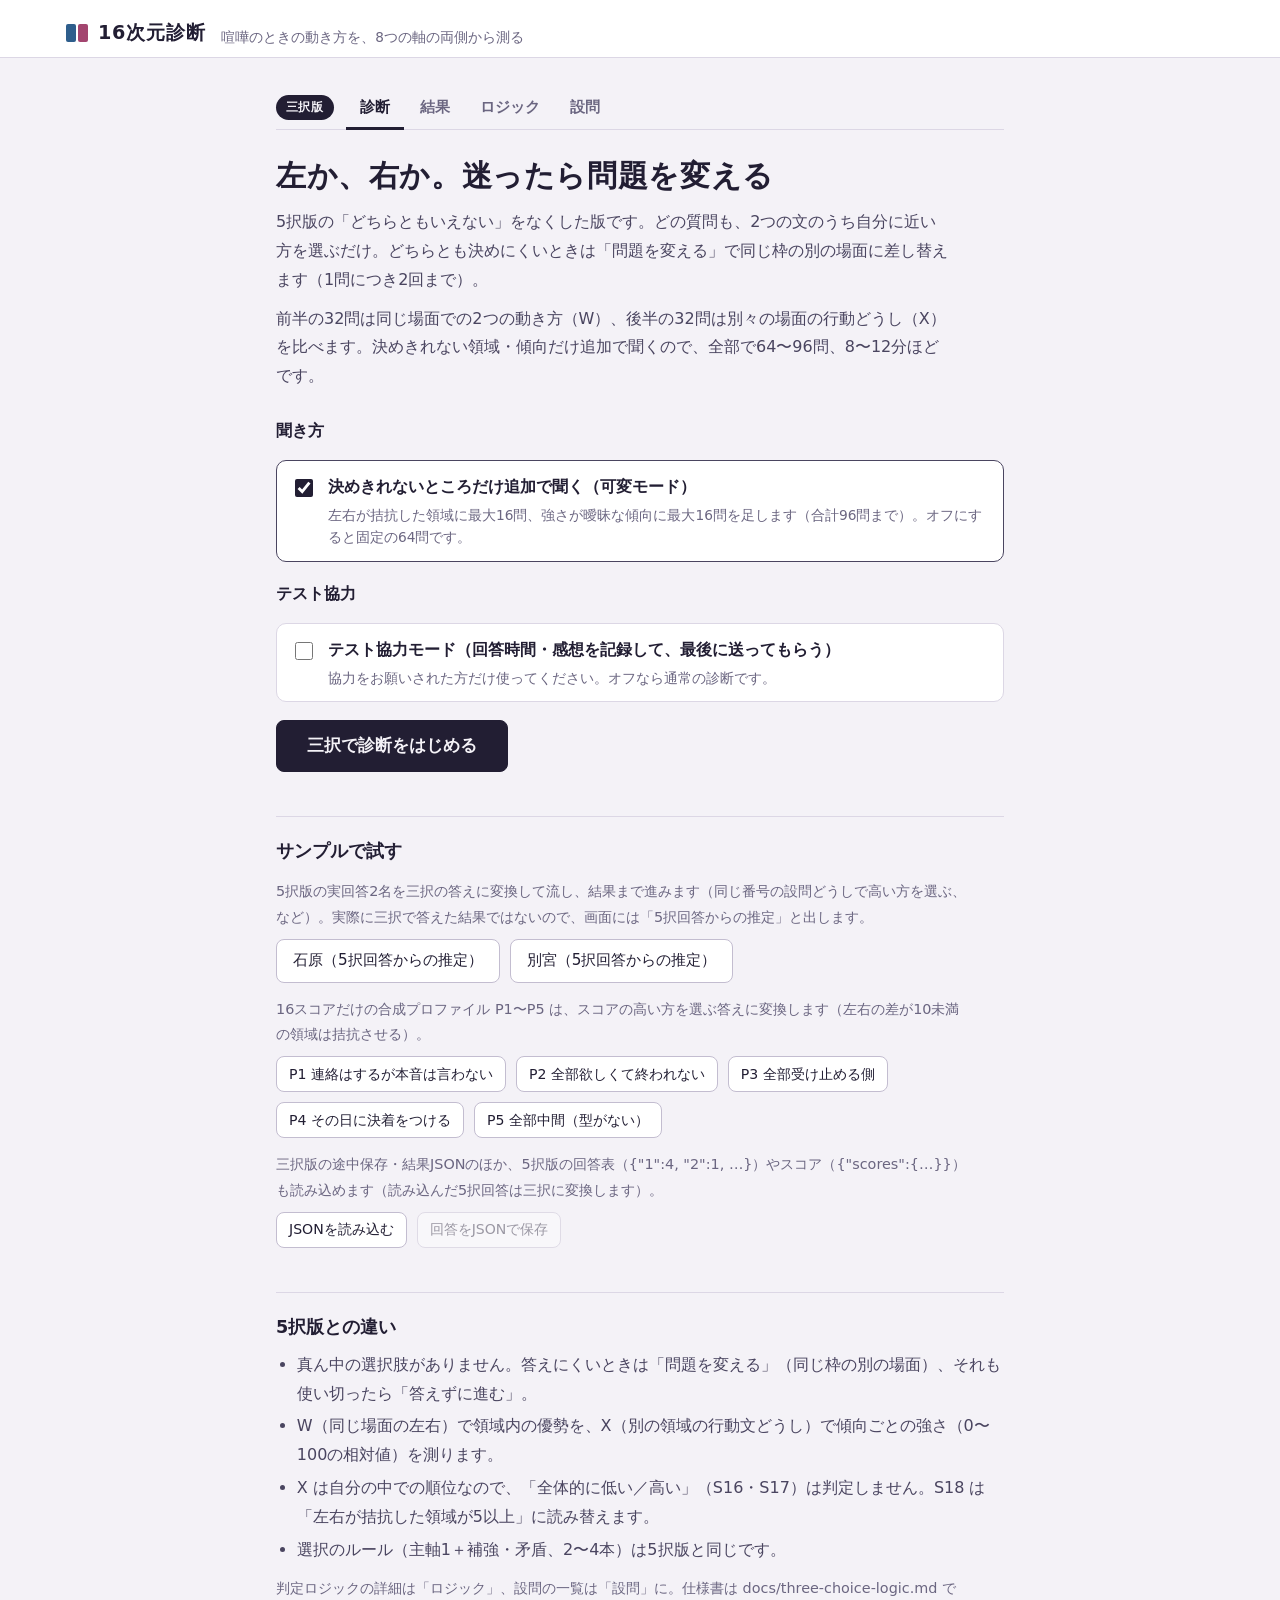
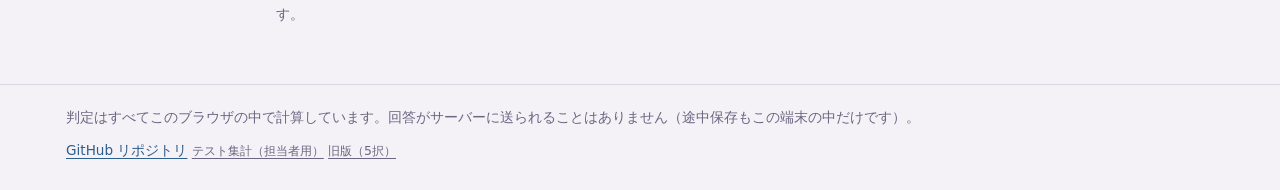
==== commit 2fc9f116: "Pages を開くと三択診断を表示し、5択のタブは隠す（コードは残す） - ハッシュなし・不明なハッシュは #three へ（history.replaceState） - 上部の5択タブは 5択のル" ====
--- a/index.html
+++ b/index.html
@@ -15,13 +15,13 @@
   <a class="skip" href="#main">本文へ</a>
   <header class="site-head">
     <div class="wrap head-inner">
-      <a class="brand" href="#diagnose" aria-label="16次元診断 トップ">
+      <a class="brand" href="#three" aria-label="16次元診断 トップ">
         <span class="brand-mark" aria-hidden="true"><i></i><i></i></span>
         <span class="brand-name">16次元診断</span>
       </a>
       <p class="brand-sub">喧嘩のときの動き方を、8つの軸の両側から測る</p>
     </div>
-    <nav class="tabs" aria-label="ページ切り替え">
+    <nav class="tabs" aria-label="ページ切り替え" hidden>
       <div class="wrap tabs-inner">
         <a href="#diagnose" data-tab="diagnose">診断</a>
         <a href="#result" data-tab="result">結果</a>
@@ -46,7 +46,7 @@
   <footer class="site-foot">
     <div class="wrap foot-inner">
       <p>判定はすべてこのブラウザの中で計算しています。回答がサーバーに送られることはありません（途中保存もこの端末の中だけです）。</p>
-      <p><a href="https://github.com/kento20020/Seikakushindan">GitHub リポジトリ</a> <a class="foot-admin" href="./admin.html">テスト集計（担当者用）</a></p>
+      <p><a href="https://github.com/kento20020/Seikakushindan">GitHub リポジトリ</a> <a class="foot-admin" href="./admin.html">テスト集計（担当者用）</a> <a class="foot-admin foot-old" href="./?five=1#diagnose">旧版（5択）</a></p>
     </div>
   </footer>
 </body>
--- a/css/style.css
+++ b/css/style.css
@@ -801,3 +801,6 @@
   .fb-code { font-size: 2rem; }
   .fb-send-btns .btn { flex-basis: 100%; }
 }
+
+/* 既定は三択診断。上部ナビ（5択版のタブ）は 5択版の画面か ?five=1 のときだけ出す（js/app.js が hidden を切り替える） */
+.tabs[hidden] { display: none; }
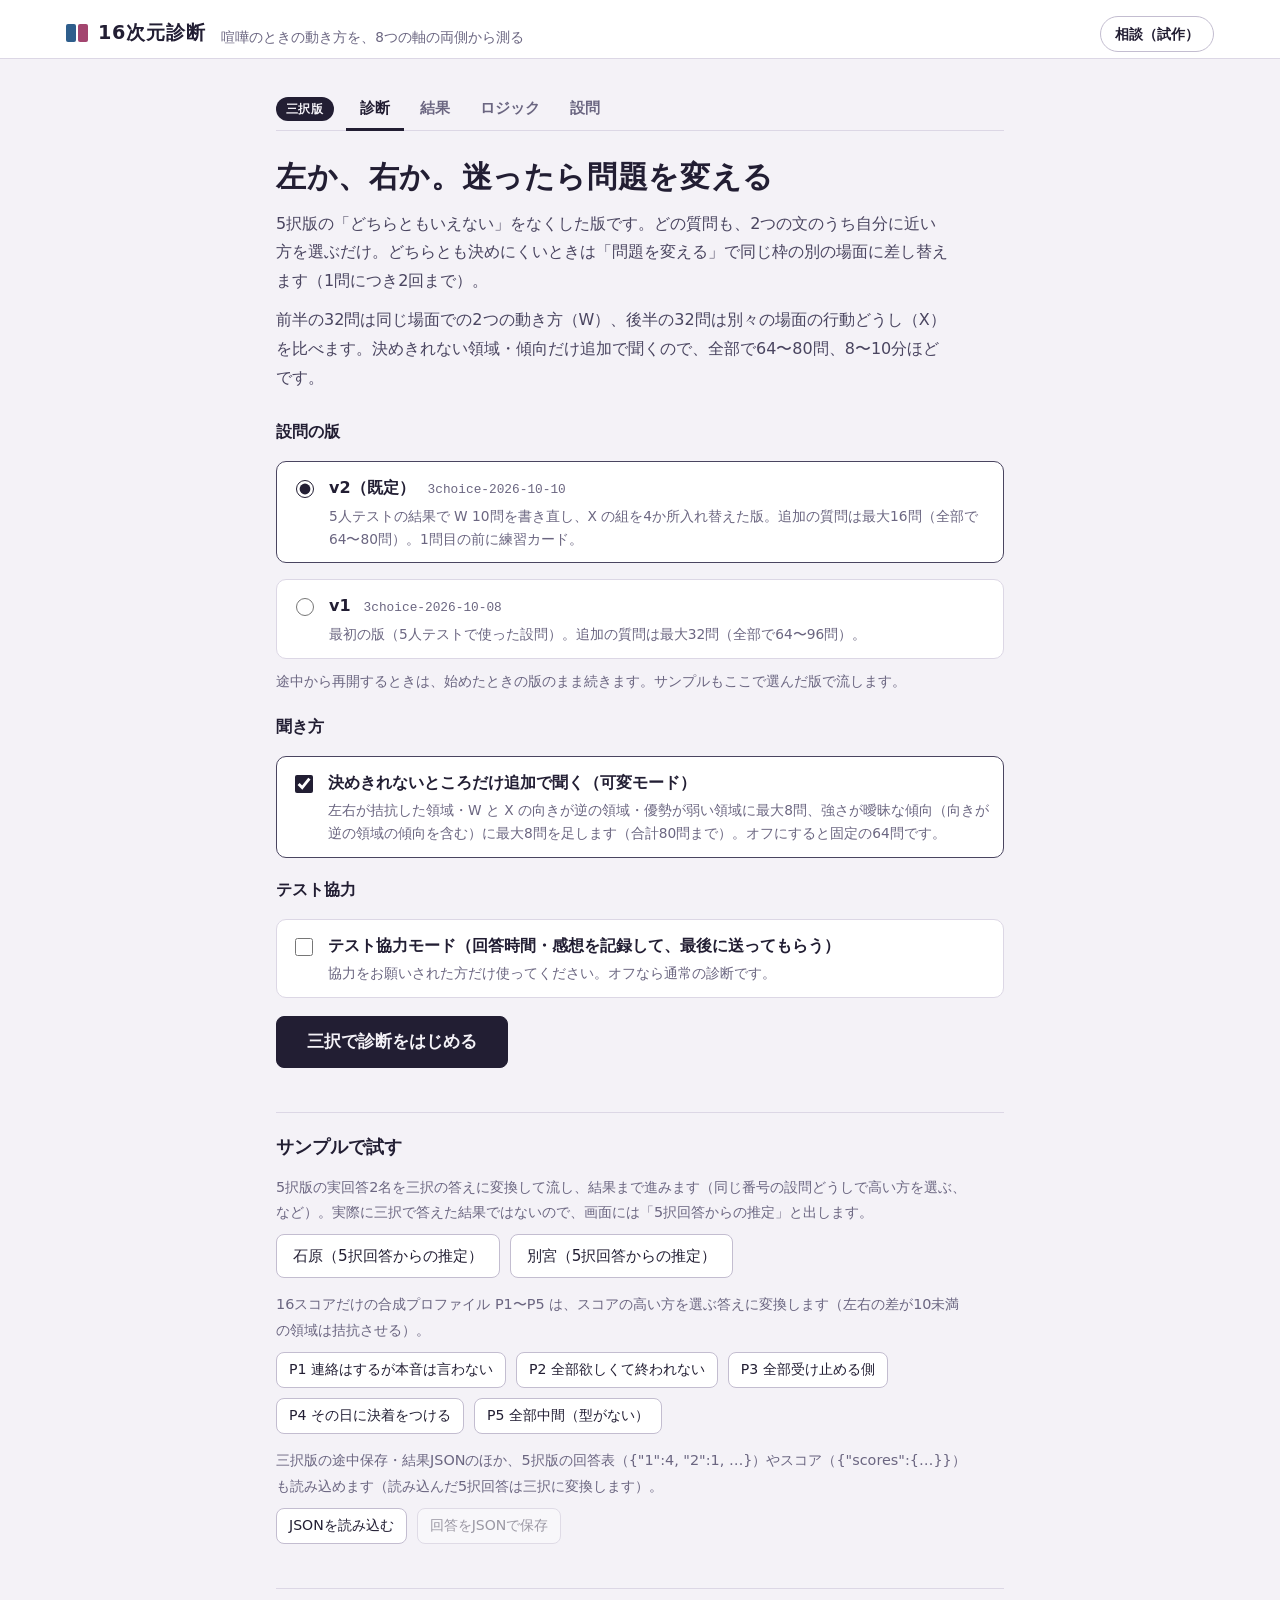
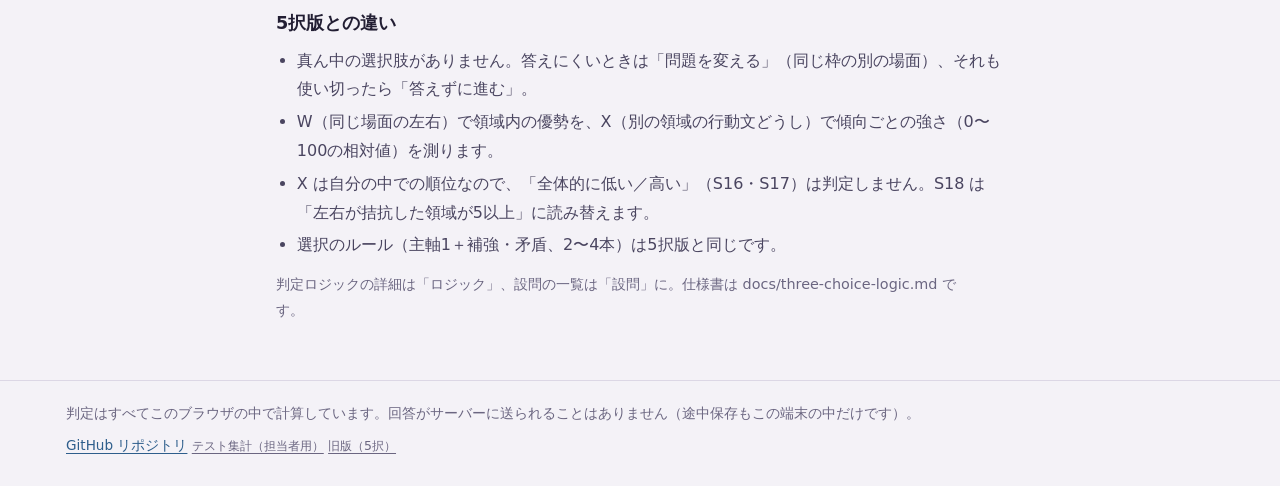
==== commit 695503b9: "相談画面の試作（#consult）：状況のタップ入力・相手の2択・次の一手カード・送る前チェック・開発用の判定とプロンプト表示。回答は決まった文型で作り、AI は設定だけで差し込める形（プロンプト3層" ====
--- a/index.html
+++ b/index.html
@@ -9,6 +9,7 @@
   <link rel="icon" href="data:image/svg+xml,%3Csvg xmlns='http://www.w3.org/2000/svg' viewBox='0 0 32 32'%3E%3Crect x='3' y='9' width='12' height='14' rx='2' fill='%232E5E8C'/%3E%3Crect x='17' y='9' width='12' height='14' rx='2' fill='%23A3456F'/%3E%3C/svg%3E">
   <!-- 相対パスのみ（GitHub Pages のサブパス /Seikakushindan/ で動かすため） -->
   <link rel="stylesheet" href="./css/style.css">
+  <link rel="stylesheet" href="./css/consult.css">
   <script type="module" src="./js/app.js"></script>
 </head>
 <body>
@@ -20,6 +21,7 @@
         <span class="brand-name">16次元診断</span>
       </a>
       <p class="brand-sub">喧嘩のときの動き方を、8つの軸の両側から測る</p>
+      <a class="head-link" href="#consult" data-tab="consult">相談（試作）</a>
     </div>
     <nav class="tabs" aria-label="ページ切り替え" hidden>
       <div class="wrap tabs-inner">
@@ -40,6 +42,7 @@
     <section class="view view-wide" id="view-questions" data-view="questions" aria-label="設問" hidden></section>
     <section class="view view-wide" id="view-design" data-view="design" aria-label="設計" hidden></section>
     <section class="view" id="view-three" data-view="three" aria-label="三択診断" hidden></section>
+    <section class="view" id="view-consult" data-view="consult" aria-label="相談（試作）" hidden></section>
     <noscript><p class="wrap">この診断は JavaScript で動きます。ブラウザの設定で JavaScript を有効にしてください。</p></noscript>
   </main>
 
--- a/css/style.css
+++ b/css/style.css
@@ -804,3 +804,43 @@
 
 /* 既定は三択診断。上部ナビ（5択版のタブ）は 5択版の画面か ?five=1 のときだけ出す（js/app.js が hidden を切り替える） */
 .tabs[hidden] { display: none; }
+
+/* ---------------------------------------------------------------- 三択版 v2（設問の版・練習カード・確度低）。既存の規則は変えず、ここから下に追記 */
+.t3-ver {
+  display: inline-block; margin-left: .6em; vertical-align: .15em; white-space: nowrap;
+  font-family: var(--sans); font-size: .72rem; font-weight: 800; letter-spacing: .04em; line-height: 1.6;
+  padding: 0 8px; border-radius: 999px; border: 1px solid var(--line-strong); color: var(--ink-2); background: var(--surface);
+}
+.t3-ver-v2 { border-color: var(--ink-2); color: var(--ink); }
+.res-head h1 .t3-ver, .page-head h1 .t3-ver { font-size: .78rem; }
+.q-count .t3-ver { margin-left: .5em; vertical-align: 0; }
+.t3-qv { display: grid; gap: 8px; }
+.t3-qv .t3-qv-date { display: inline; font-weight: 400; font-size: .8rem; color: var(--muted); font-family: var(--mono); }
+.t3-qv .note { margin-top: 2px; }
+
+/* 練習カード（採点しない。本番のカードと同じ形で、上に「練習」の札） */
+.t3-practice { border-style: dashed; }
+.t3-practice-tag {
+  display: inline-block; margin-right: .6em; padding: 0 8px; border-radius: 4px;
+  color: var(--paper); background: var(--ink-2); font-size: .75rem; letter-spacing: .06em;
+}
+.t3-practice-note { margin-top: 12px; font-size: .9rem; color: var(--ink-2); max-width: 40em; }
+
+/* 確度低（v2） */
+.t3-lowconf { white-space: normal; }
+.t3-lowconf-why { font-weight: 600; font-size: .72rem; }
+.t3-lowconf-mark { color: var(--ng); font-weight: 700; white-space: nowrap; }
+.margins li.t3-factor span { color: var(--ng); }
+.margins li.t3-factor b { color: var(--ng); }
+table.t3-lowconf-table td:nth-child(3) { min-width: 18em; }
+.t3-contra-out li span { color: var(--ink-2); }
+
+/* 版の違い・v1 からの変更 */
+table.t3-ver-table { min-width: 640px; }
+.t3-ver-table th[scope="row"] { white-space: nowrap; text-align: left; }
+.t3-ver-table td.t3-ver-now { background: var(--surface-2); font-weight: 600; }
+table.t3-changes-w, table.t3-changes-x { min-width: 760px; }
+.t3-changes-w td.wtext, .t3-changes-x td.wtext { min-width: 200px; max-width: 320px; }
+.t3-chg-before { color: var(--muted); }
+.t3-chg-stem { font-weight: 700; margin-bottom: 2px; }
+.t3-chg-id { display: block; }
--- a/css/consult.css
+++ b/css/consult.css
@@ -0,0 +1,367 @@
+/* 相談（試作）#consult のスタイル。色・書体・角丸は css/style.css の変数をそのまま使う（ライト／ダークも変数で切り替わる）。
+   クラスはすべて cs- で始める。スマートフォン（幅390px）を基準に書き、広い画面は @media (min-width: 641px) で足す。 */
+
+/* ---------------------------------------------------------------- ヘッダーのリンク（どの画面でも見える） */
+.head-link {
+  order: 2; margin-left: auto; align-self: center;
+  display: inline-flex; align-items: center; min-height: 36px; padding: 3px 14px;
+  font-size: .86rem; font-weight: 700; white-space: nowrap; text-decoration: none;
+  color: var(--ink); background: var(--surface); border: 1px solid var(--line-strong); border-radius: 999px;
+}
+.head-link:hover { border-color: var(--ink-2); }
+.head-link[aria-current="page"] { color: var(--paper); background: var(--ink); border-color: var(--ink); }
+.head-inner .brand { order: 1; }
+.head-inner .brand-sub { order: 3; flex-basis: 100%; }
+@media (min-width: 641px) {
+  .head-inner .brand-sub { order: 2; flex-basis: auto; }
+  .head-link { order: 3; }
+}
+
+/* ---------------------------------------------------------------- ページの枠 */
+#view-consult { max-width: 820px; }
+.cs { display: block; word-break: auto-phrase; }
+.cs-nowrap { white-space: nowrap; }
+.cs-back { font-size: .88rem; margin-bottom: 10px; }
+.cs-title-row { display: flex; align-items: center; flex-wrap: wrap; gap: 8px 12px; }
+.cs-title { font-family: var(--serif); font-size: 1.7rem; letter-spacing: .02em; }
+.cs-status {
+  display: inline-flex; align-items: center; padding: 1px 12px; border-radius: 999px;
+  font-size: .78rem; font-weight: 700; letter-spacing: .02em; line-height: 1.8;
+  color: var(--ink-2); background: var(--surface); border: 1px solid var(--line-strong);
+}
+.cs-status[data-source="ai"] { color: var(--a); background: var(--a-soft); border-color: var(--a); }
+.cs-lead { margin-top: 8px; color: var(--ink-2); font-size: .95rem; max-width: 42em; }
+.cs-form-top { scroll-margin-top: 12px; }
+
+/* ---------------------------------------------------------------- 入力の手順（カード） */
+.cs-form { margin-top: 18px; display: flex; flex-direction: column; gap: 14px; }
+.cs-step { background: var(--surface); border: 1px solid var(--line); border-radius: 14px; padding: 16px 16px 18px; }
+.cs-step-head { display: flex; align-items: center; flex-wrap: wrap; gap: 6px 10px; }
+.cs-step-no {
+  flex: none; display: inline-flex; align-items: center; justify-content: center; width: 26px; height: 26px; border-radius: 50%;
+  color: var(--paper); background: var(--ink); font-size: .85rem; font-weight: 800; line-height: 1;
+}
+.cs-step-title { font-size: 1.1rem; }
+.cs-sub { margin-left: auto; font-size: .82rem; color: var(--muted); }
+.cs-step-body { margin-top: 12px; }
+.cs-step-lead { margin: 0 0 4px; }
+
+/* 折りたためるカード（1. あなたのタイプ） */
+details.cs-collapsible { padding: 0; }
+details.cs-collapsible > summary {
+  display: flex; align-items: center; gap: 10px; min-height: 52px; padding: 12px 16px; cursor: pointer; list-style: none;
+}
+details.cs-collapsible > summary::-webkit-details-marker { display: none; }
+details.cs-collapsible > summary::after {
+  content: ""; flex: none; width: 9px; height: 9px; margin: 0 4px 3px 2px;
+  border-right: 2px solid var(--muted); border-bottom: 2px solid var(--muted); transform: rotate(45deg); transition: transform .15s;
+}
+details.cs-collapsible[open] > summary::after { transform: rotate(-135deg); margin-bottom: -3px; }
+details.cs-collapsible > .cs-step-body { margin-top: 0; padding: 0 16px 18px; }
+.cs-collapsible .cs-sum { margin-left: auto; min-width: 0; overflow: hidden; text-overflow: ellipsis; white-space: nowrap; font-size: .84rem; color: var(--muted); }
+
+/* ---------------------------------------------------------------- 1. あなたのタイプ */
+.cs-radios { border: 0; padding: 0; margin: 0; min-width: 0; display: flex; flex-direction: column; gap: 8px; }
+.cs-radio {
+  display: flex; gap: 12px; align-items: flex-start; min-height: 48px; padding: 10px 14px;
+  background: var(--paper); border: 1px solid var(--line); border-radius: 10px; cursor: pointer;
+}
+.cs-radio:has(input:checked) { border-color: var(--ink-2); background: var(--surface-2); }
+.cs-radio:has(input:disabled) { cursor: not-allowed; }
+.cs-radio:has(input:disabled) b { color: var(--muted); }
+.cs-radio:has(input:focus-visible) { outline: 3px solid var(--focus); outline-offset: 2px; }
+.cs-radio input { flex: none; width: 18px; height: 18px; margin: .3em 0 0; accent-color: var(--ink); }
+.cs-radio > span { min-width: 0; }
+.cs-radio-note { display: block; margin-top: 1px; font-size: .84rem; line-height: 1.55; color: var(--muted); }
+.cs-radio-note a { color: var(--a); }
+
+.cs-domains-lead { margin-top: 16px; font-size: .95rem; }
+.cs-domains-lead small { color: var(--muted); }
+.cs-domains { list-style: none; margin: 8px 0 0; padding: 0; border: 1px solid var(--line); border-radius: 10px; overflow: hidden; }
+.cs-domain {
+  display: grid; grid-template-columns: minmax(0, 1fr) auto; gap: 4px 10px; align-items: center;
+  padding: 8px 12px; background: var(--paper); border-top: 1px solid var(--line);
+}
+.cs-domain:first-child { border-top: 0; }
+.cs-domain.is-fixed { background: color-mix(in srgb, var(--a-soft) 55%, var(--paper)); }
+.cs-domain-main { min-width: 0; display: flex; flex-direction: column; gap: 1px; }
+.cs-domain-name { display: flex; flex-wrap: wrap; align-items: center; gap: 2px 8px; font-size: .78rem; color: var(--muted); line-height: 1.6; }
+.cs-domain-text { font-size: .92rem; line-height: 1.55; }
+.cs-domain.is-unknown .cs-domain-text { color: var(--muted); }
+.cs-tag { display: inline-block; padding: 0 8px; border-radius: 999px; font-size: .72rem; font-weight: 700; line-height: 1.7; white-space: nowrap; }
+.cs-tag-sure { color: var(--ok); background: var(--ok-soft); }
+.cs-tag-est { color: var(--warn); background: var(--warn-soft); }
+.cs-tag-none { color: var(--muted); background: var(--surface-2); }
+.cs-tag-fixed { color: var(--a); background: var(--a-soft); }
+.cs-flip { white-space: nowrap; min-height: 34px; padding: 3px 10px; font-size: .82rem; }
+.cs-domains-note { margin-top: 8px; font-size: .82rem; }
+
+.cs-main { margin-top: 16px; padding: 14px 14px 12px; border-left: 4px solid var(--a); border-radius: 0 10px 10px 0; background: var(--a-soft); }
+.cs-main-label { font-size: .78rem; font-weight: 700; color: var(--a); }
+.cs-main-headline { margin-top: 2px; font-family: var(--serif); font-size: 1.08rem; font-weight: 700; line-height: 1.6; }
+.cs-main .cs-toggle { margin-top: 10px; background: var(--surface); }
+.cs-main .note { margin-top: 6px; font-size: .82rem; }
+
+/* ---------------------------------------------------------------- 選択肢（本物のラジオ／チェックを丸い見た目に） */
+.cs-group { border: 0; padding: 0; margin: 20px 0 0; min-width: 0; }
+.cs-step-body > .cs-group:first-child { margin-top: 0; }
+.cs-group > legend, .cs-pq-q { padding: 0; margin: 0 0 8px; font-weight: 700; font-size: .95rem; line-height: 1.55; }
+.cs-group > legend small { font-weight: 400; color: var(--muted); font-size: .8rem; }
+.cs-opts { display: flex; flex-wrap: wrap; gap: 6px; }
+.cs-opt { position: relative; display: inline-flex; cursor: pointer; max-width: 100%; }
+.cs-opt input { position: absolute; inset: 0; width: 100%; height: 100%; margin: 0; opacity: 0; cursor: pointer; }
+.cs-opt > span {
+  display: inline-flex; align-items: center; justify-content: center; width: 100%; min-height: 42px; padding: 6px 14px;
+  font-size: .9rem; line-height: 1.4; text-align: center; color: var(--ink-2);
+  background: var(--paper); border: 1px solid var(--line-strong); border-radius: 21px;
+}
+.cs-opt input:checked + span { color: var(--paper); background: var(--ink); border-color: var(--ink); font-weight: 700; }
+.cs-opt input:focus-visible + span { outline: 3px solid var(--focus); outline-offset: 2px; }
+@media (hover: hover) { .cs-opt:hover input:not(:checked) + span { border-color: var(--ink-2); } }
+
+/* はい／いいえ（スイッチ） */
+.cs-toggles { display: flex; flex-direction: column; gap: 8px; margin-top: 18px; }
+.cs-group + .cs-toggles { margin-top: 14px; }
+.cs-toggle {
+  position: relative; display: flex; align-items: center; justify-content: space-between; gap: 12px;
+  min-height: 48px; padding: 8px 14px; background: var(--paper); border: 1px solid var(--line); border-radius: 10px; cursor: pointer;
+}
+.cs-toggle input { position: absolute; inset: 0; width: 100%; height: 100%; margin: 0; opacity: 0; cursor: pointer; }
+.cs-toggle-text { font-size: .95rem; line-height: 1.5; }
+.cs-switch { position: relative; flex: none; width: 44px; height: 26px; border-radius: 13px; background: var(--line-strong); transition: background .15s; }
+.cs-switch::after { content: ""; position: absolute; top: 3px; left: 3px; width: 20px; height: 20px; border-radius: 50%; background: var(--surface); transition: transform .15s; }
+.cs-toggle input:checked ~ .cs-switch { background: var(--ink); }
+.cs-toggle input:checked ~ .cs-switch::after { transform: translateX(18px); background: var(--paper); }
+.cs-toggle:has(input:checked) { border-color: var(--ink-2); }
+.cs-toggle:has(input:focus-visible) { outline: 3px solid var(--focus); outline-offset: 2px; }
+
+/* ---------------------------------------------------------------- 2. 相手のタイプ */
+.cs-pq { border-top: 1px solid var(--line); padding: 12px 0 14px; min-width: 0; }
+.cs-step-lead + .cs-pq { margin-top: 10px; }
+.cs-pq-no {
+  display: inline-flex; align-items: center; justify-content: center; width: 20px; height: 20px; margin-right: 8px; vertical-align: .05em;
+  border-radius: 50%; font-size: .72rem; font-weight: 800; color: var(--ink-2); background: var(--surface-2);
+}
+.cs-pq-opts { display: grid; grid-template-columns: minmax(0, 1fr) minmax(0, 1fr) 5.4em; gap: 6px; }
+.cs-pq-opts .cs-opt { display: flex; }
+.cs-opt-ab > span { flex-direction: column; align-items: flex-start; justify-content: flex-start; gap: 1px; padding: 7px 10px; border-radius: 10px; font-size: .8rem; line-height: 1.45; text-align: left; overflow-wrap: anywhere; }
+.cs-opt-ab b { font-size: .95rem; font-weight: 800; line-height: 1.3; }
+.cs-opt-ab em { font-style: normal; }
+.cs-opt-a b { color: var(--a); }
+.cs-opt-b b { color: var(--b); }
+.cs-opt-a input:checked + span { color: var(--ink); background: var(--a-soft); border-color: var(--a); border-width: 2px; padding: 6px 9px; font-weight: 600; }
+.cs-opt-b input:checked + span { color: var(--ink); background: var(--b-soft); border-color: var(--b); border-width: 2px; padding: 6px 9px; font-weight: 600; }
+.cs-opt-skip > span { font-size: .78rem; border-radius: 10px; padding: 4px 4px; }
+.cs-opt-skip input:checked + span { color: var(--ink-2); background: var(--surface-2); border-color: var(--ink-2); font-weight: 600; }
+.cs-partner-foot { margin-top: 2px; text-align: right; }
+
+/* ---------------------------------------------------------------- 3. いまの状況 */
+.cs-field { display: block; margin-top: 18px; }
+.cs-field-text { margin-top: 0; }
+.cs-field > label { display: block; margin-bottom: 6px; font-weight: 700; font-size: .95rem; }
+.cs-field > label small { font-weight: 400; color: var(--muted); }
+.cs-textarea, .cs-input {
+  display: block; width: 100%; font: inherit; font-size: 1rem; line-height: 1.7; color: var(--ink);
+  padding: 10px 12px; background: var(--paper); border: 1px solid var(--line-strong); border-radius: 10px;
+}
+.cs-textarea { min-height: 5.8em; resize: vertical; }
+.cs-input { min-height: 44px; line-height: 1.4; }
+.cs-textarea::placeholder, .cs-input::placeholder { color: var(--muted); opacity: .8; }
+.cs-text-foot { display: flex; justify-content: space-between; align-items: baseline; gap: 12px; margin-top: 4px; }
+.cs-text-foot .note { margin-top: 0; font-size: .82rem; }
+.cs-text-count { flex: none; font-size: .82rem; color: var(--muted); font-variant-numeric: tabular-nums; }
+.cs-harm-note { margin-top: 8px; padding: 8px 12px; border-radius: 8px; font-size: .88rem; color: var(--ink-2); background: var(--surface-2); border-left: 4px solid var(--b); }
+
+.cs-more { margin-top: 22px; border: 1px dashed var(--line-strong); border-radius: 12px; padding: 0 14px; }
+.cs-more > summary { display: flex; align-items: baseline; min-height: 48px; padding: 11px 0; cursor: pointer; }
+.cs-more > summary small { color: var(--muted); }
+.cs-more[open] > summary { border-bottom: 1px dashed var(--line-strong); margin-bottom: 14px; }
+.cs-more-body { padding-bottom: 16px; }
+.cs-more-body > .cs-group:first-child { margin-top: 0; }
+.cs-more-sub { margin-top: 26px; padding-top: 14px; border-top: 1px solid var(--line); font-size: 1rem; }
+.cs-late-hint { margin-top: 6px; }
+
+/* 危ないサイン（いつも見える） */
+.cs-danger {
+  margin: 0; min-width: 0; padding: 12px 16px 14px; border-radius: 14px;
+  border: 1px solid color-mix(in srgb, var(--b) 30%, var(--line)); background: color-mix(in srgb, var(--b-soft) 50%, var(--surface));
+}
+.cs-danger > legend { padding: 0 6px; font-weight: 800; font-size: 1rem; }
+.cs-danger .note { margin-top: 0; font-size: .86rem; }
+.cs-danger-list { display: grid; grid-template-columns: minmax(0, 1fr); gap: 0 18px; margin-top: 6px; }
+.cs-danger-item { display: flex; align-items: flex-start; gap: 10px; min-height: 40px; padding: 8px 2px; font-size: .9rem; line-height: 1.55; cursor: pointer; }
+.cs-danger-item input { flex: none; width: 18px; height: 18px; margin: .22em 0 0; accent-color: var(--b); }
+.cs-danger-item:has(input:focus-visible) { outline: 3px solid var(--focus); outline-offset: 1px; border-radius: 6px; }
+
+.cs-submit { margin-top: 6px; text-align: center; }
+.cs-generate { width: 100%; }
+.cs-submit .note { margin: 10px auto 0; font-size: .84rem; }
+
+/* ---------------------------------------------------------------- 回答カード */
+.cs-result { margin-top: 30px; scroll-margin-top: 12px; }
+.cs-result-bar { display: flex; align-items: center; justify-content: space-between; gap: 8px; margin-bottom: 10px; }
+.cs-result-time { font-size: .8rem; color: var(--muted); }
+.cs-stale { margin-bottom: 10px; padding: 8px 12px; border-radius: 8px; font-size: .88rem; color: var(--warn); background: var(--warn-soft); }
+
+.cs-answer {
+  overflow: hidden; background: var(--surface); border: 1px solid var(--line-strong); border-radius: 18px;
+  box-shadow: 0 1px 2px rgba(34, 30, 51, .05), 0 10px 30px rgba(34, 30, 51, .08);
+}
+.cs-hero { padding: 22px 18px 18px; background: linear-gradient(135deg, var(--a-soft), color-mix(in srgb, var(--a-soft) 35%, var(--b-soft))); border-bottom: 1px solid var(--line); }
+.cs-eyebrow { font-size: .74rem; font-weight: 800; letter-spacing: .16em; color: var(--a); }
+.cs-headline { margin-top: 6px; font-family: var(--serif); font-size: 1.4rem; line-height: 1.55; font-weight: 700; text-wrap: balance; }
+.cs-headline:focus { outline: none; }
+.cs-addons { list-style: none; margin: 12px 0 0; padding: 0; display: flex; flex-direction: column; gap: 4px; font-size: .92rem; color: var(--ink-2); }
+.cs-addons li { position: relative; padding-left: 1.5em; }
+.cs-addons li::before { content: "＋"; position: absolute; left: 0; color: var(--a); font-weight: 800; }
+.cs-timing { margin-top: 12px; padding: 8px 12px; border-left: 4px solid var(--warn); border-radius: 0 8px 8px 0; font-size: .9rem; color: var(--ink); background: color-mix(in srgb, var(--warn-soft) 75%, var(--surface)); }
+
+.cs-sec { padding: 18px 18px; border-top: 1px solid var(--line); }
+.cs-hero + .cs-sec { border-top: 0; }
+.cs-sec-title { margin-bottom: 10px; font-size: .78rem; font-weight: 800; letter-spacing: .1em; color: var(--muted); }
+
+.cs-reason-list { list-style: none; counter-reset: cs-r; margin: 0; padding: 0; display: flex; flex-direction: column; gap: 10px; }
+.cs-reason-list li { position: relative; counter-increment: cs-r; padding-left: 32px; line-height: 1.75; }
+.cs-reason-list li::before {
+  content: counter(cs-r); position: absolute; left: 0; top: .2em; width: 22px; height: 22px; border-radius: 50%;
+  display: inline-flex; align-items: center; justify-content: center; font-size: .75rem; font-weight: 800; color: var(--a); background: var(--a-soft);
+}
+
+/* 文面（吹き出しの形の編集欄） */
+.cs-drafts { padding-top: 6px; }
+.cs-draft { padding: 14px 0 12px; }
+.cs-draft + .cs-draft { border-top: 1px dashed var(--line-strong); }
+.cs-draft-label { margin-bottom: 8px; font-size: .92rem; font-weight: 800; }
+.cs-draft-text {
+  display: block; width: 100%; resize: none; overflow: hidden; font: inherit; font-size: 1.02rem; line-height: 1.8; color: var(--ink);
+  padding: 12px 14px; border: 1px solid color-mix(in srgb, var(--a) 28%, var(--line)); border-radius: 16px 16px 16px 4px;
+  background: color-mix(in srgb, var(--a-soft) 55%, var(--surface));
+}
+.cs-draft-text:focus-visible { outline: 3px solid var(--focus); outline-offset: 2px; }
+.cs-draft-bar { display: flex; flex-wrap: wrap; align-items: center; justify-content: space-between; gap: 8px 12px; margin-top: 10px; }
+.cs-check { display: flex; align-items: center; gap: 8px; }
+.cs-check-label { font-size: .8rem; color: var(--muted); }
+.cs-badge {
+  display: inline-flex; align-items: center; gap: 4px; padding: 2px 12px; border-radius: 999px; font-size: .84rem; font-weight: 800; line-height: 1.7;
+  border: 1px solid color-mix(in srgb, currentColor 30%, transparent);
+}
+.cs-badge-ok { color: var(--ok); background: var(--ok-soft); }
+.cs-badge-mid { color: var(--ink-2); background: var(--surface-2); }
+.cs-badge-low { color: var(--warn); background: var(--warn-soft); }
+.cs-copy { min-width: 6.5em; }
+.cs-draft-foot { display: flex; flex-wrap: wrap; align-items: baseline; justify-content: space-between; gap: 2px 12px; margin-top: 6px; }
+.cs-check-note { flex: 1 1 14em; font-size: .82rem; line-height: 1.6; color: var(--muted); }
+.cs-draft-meta { display: inline-flex; align-items: baseline; gap: 12px; }
+.cs-count { font-size: .78rem; color: var(--muted); font-variant-numeric: tabular-nums; }
+.cs-reset { font-size: .82rem; }
+.cs-hits { list-style: none; margin: 8px 0 0; padding: 0; display: flex; flex-direction: column; gap: 4px; font-size: .86rem; }
+.cs-hits li { display: flex; flex-wrap: wrap; align-items: baseline; gap: 2px 8px; }
+.cs-hit-q { quotes: "「" "」"; padding: 0 8px; border-radius: 6px; font-weight: 700; color: var(--warn); background: var(--warn-soft); }
+.cs-hit-why { color: var(--ink-2); }
+
+.cs-variant-list, .cs-after-list { list-style: none; margin: 0; padding: 0; display: flex; flex-direction: column; gap: 12px; }
+.cs-variant-list li, .cs-after-list li { padding-left: 12px; border-left: 3px solid var(--line-strong); line-height: 1.7; }
+.cs-cond { display: block; font-size: .86rem; color: var(--ink-2); }
+.cs-act { display: block; }
+.cs-donow { background: var(--surface-2); }
+.cs-donow p { line-height: 1.75; }
+.cs-chips { list-style: none; margin: 0; padding: 0; display: flex; flex-wrap: wrap; gap: 6px; }
+.cs-avoid-chip { padding: 3px 12px; border-radius: 999px; font-size: .9rem; color: var(--b); background: var(--b-soft); border: 1px solid color-mix(in srgb, var(--b) 25%, transparent); }
+.cs-confidence { padding: 12px 18px 16px; border-top: 1px solid var(--line); font-size: .86rem; line-height: 1.7; color: var(--muted); }
+.cs-confidence b { margin-right: .9em; color: var(--ink-2); }
+
+/* 安全のカード */
+.cs-hero-safety { background: color-mix(in srgb, var(--ok-soft) 55%, var(--surface)); }
+.cs-hero-safety .cs-eyebrow { color: var(--ok); }
+.cs-safety-intro { margin-top: 12px; line-height: 1.85; }
+.cs-safety-note { margin-top: 8px; color: var(--ink-2); font-size: .92rem; line-height: 1.8; }
+.cs-resource-list { list-style: none; margin: 0; padding: 0; display: flex; flex-direction: column; gap: 10px; }
+.cs-resource { display: flex; flex-direction: column; gap: 10px; padding: 12px 14px; border: 1px solid var(--line); border-radius: 12px; background: var(--paper); }
+.cs-resource-main { display: flex; flex-direction: column; gap: 2px; min-width: 0; }
+.cs-resource-name { font-size: 1rem; }
+.cs-resource-note { font-size: .86rem; color: var(--ink-2); line-height: 1.6; }
+.cs-tel { flex-direction: column; gap: 0; width: 100%; padding: 6px 16px; color: var(--paper); background: var(--ink); border-color: var(--ink); }
+.cs-tel:hover { background: var(--ink-2); border-color: var(--ink-2); }
+.cs-tel-label { font-size: .74rem; opacity: .85; }
+.cs-tel-num { font-size: 1.15rem; font-weight: 800; letter-spacing: .05em; font-variant-numeric: tabular-nums; }
+.cs-tel-plain { font-weight: 800; }
+.cs-safety-closing { padding: 14px 18px 18px; border-top: 1px solid var(--line); color: var(--ink-2); line-height: 1.8; }
+
+/* ---------------------------------------------------------------- 回答のあと（問い・ボタン） */
+.cs-refine { margin-top: 16px; padding: 14px 16px 16px; background: var(--surface); border: 1px solid var(--line); border-radius: 14px; }
+.cs-refine .cs-sec-title { margin-bottom: 4px; }
+.cs-refine .note { margin-top: 0; font-size: .86rem; }
+.cs-refine-notice { margin: 0 0 12px; padding: 8px 12px; border-radius: 8px; font-size: .88rem; color: var(--ok); background: var(--ok-soft); }
+.cs-refine-notice .linkish { color: inherit; }
+.cs-q { margin-top: 14px; }
+.cs-q + .cs-q { padding-top: 14px; border-top: 1px dashed var(--line-strong); }
+.cs-q-text { font-weight: 700; line-height: 1.6; }
+.cs-q-opts { display: flex; flex-wrap: wrap; gap: 8px; margin-top: 8px; }
+.cs-q-opt { flex: 1 1 9em; text-align: center; }
+.cs-actions { display: flex; flex-wrap: wrap; gap: 10px; margin-top: 16px; }
+.cs-actions .btn { flex: 1 1 12em; }
+.cs-clear[data-armed] { color: var(--ng); border-color: var(--ng); }
+
+/* 開発者向け（閉じておく） */
+.cs-dev { margin-top: 14px; background: var(--surface); border: 1px solid var(--line); border-radius: 12px; }
+.cs-dev > summary { min-height: 48px; padding: 12px 16px; cursor: pointer; font-size: .92rem; font-weight: 700; color: var(--ink-2); }
+.cs-dev-body { padding: 0 16px 16px; }
+.cs-dev-body h4 { margin-top: 18px; font-size: .84rem; color: var(--ink-2); }
+.cs-dl { display: grid; grid-template-columns: minmax(0, 1fr); gap: 0; margin: 0; font-size: .86rem; line-height: 1.65; }
+.cs-dl dt { margin-top: 8px; font-size: .78rem; color: var(--muted); }
+.cs-dl dd { margin: 0; white-space: pre-line; overflow-wrap: anywhere; }
+.cs-dev table td.num { text-align: right; font-variant-numeric: tabular-nums; }
+.cs-dev table tr.cs-picked td { font-weight: 700; background: var(--a-soft); }
+.cs-ids { margin-top: 6px; }
+.cs-id-chip { padding: 1px 10px; border-radius: 6px; font-size: .82rem; background: var(--surface-2); }
+.cs-errors { margin: 0; padding-left: 1.2em; color: var(--ng); }
+.cs-prompt-note { margin: 0 0 6px; font-size: .84rem; }
+.cs-prompt-block { margin-top: 14px; border: 1px solid var(--line); border-radius: 8px; }
+.cs-prompt-block > summary { min-height: 44px; padding: 10px 12px; cursor: pointer; font-size: .86rem; font-weight: 700; }
+.cs-pre-slot { padding: 0 10px 10px; }
+.cs-prompt-h { margin-top: 18px; }
+.cs-pre {
+  margin: 6px 0 0; padding: 10px 12px; max-height: 360px; overflow: auto; white-space: pre-wrap; overflow-wrap: anywhere;
+  font-family: var(--mono); font-size: .78rem; line-height: 1.65; color: var(--ink); background: var(--paper); border: 1px solid var(--line); border-radius: 8px;
+}
+
+/* ---------------------------------------------------------------- 広い画面 */
+@media (min-width: 641px) {
+  .cs-title { font-size: 2rem; }
+  .cs-step { padding: 20px 24px 22px; }
+  details.cs-collapsible > summary { padding: 14px 24px; }
+  details.cs-collapsible > .cs-step-body { padding: 0 24px 22px; }
+  .cs-domain { grid-template-columns: minmax(0, 1fr) auto; padding: 8px 14px; }
+  .cs-pq-opts { grid-template-columns: minmax(0, 1fr) minmax(0, 1fr) 7em; gap: 8px; }
+  .cs-opt-ab > span { font-size: .86rem; padding: 8px 12px; }
+  .cs-opt-a input:checked + span, .cs-opt-b input:checked + span { padding: 7px 11px; }
+  .cs-danger-list { grid-template-columns: repeat(2, minmax(0, 1fr)); }
+  .cs-generate { width: auto; min-width: 20em; }
+  .cs-hero { padding: 28px 28px 22px; }
+  .cs-headline { font-size: 1.8rem; }
+  .cs-sec { padding: 20px 28px; }
+  .cs-confidence { padding: 14px 28px 18px; }
+  .cs-safety-closing { padding: 16px 28px 22px; }
+  .cs-resource { flex-direction: row; align-items: center; justify-content: space-between; gap: 16px; }
+  .cs-tel { width: auto; min-width: 13em; }
+  .cs-dl { grid-template-columns: max-content minmax(0, 1fr); gap: 4px 16px; }
+  .cs-dl dt { margin-top: 0; font-size: .86rem; }
+  .cs-actions .btn { flex: 0 1 auto; }
+}
+
+/* 狭い画面（390px 前後）の細かい調整 */
+@media (max-width: 400px) {
+  .cs-step { padding-inline: 12px; }
+  details.cs-collapsible > summary { padding-inline: 12px; }
+  details.cs-collapsible > .cs-step-body { padding-inline: 12px; }
+  .cs-pq-opts { grid-template-columns: minmax(0, 1fr) minmax(0, 1fr) 4.6em; gap: 5px; }
+  .cs-opt-ab > span { padding: 6px 8px; font-size: .78rem; }
+  .cs-opt-a input:checked + span, .cs-opt-b input:checked + span { padding: 5px 7px; }
+  .cs-hero { padding-inline: 14px; }
+  .cs-sec { padding-inline: 14px; }
+  .cs-confidence, .cs-safety-closing { padding-inline: 14px; }
+}
+
+@media (prefers-reduced-motion: reduce) {
+  .cs-switch, .cs-switch::after, details.cs-collapsible > summary::after { transition: none; }
+}
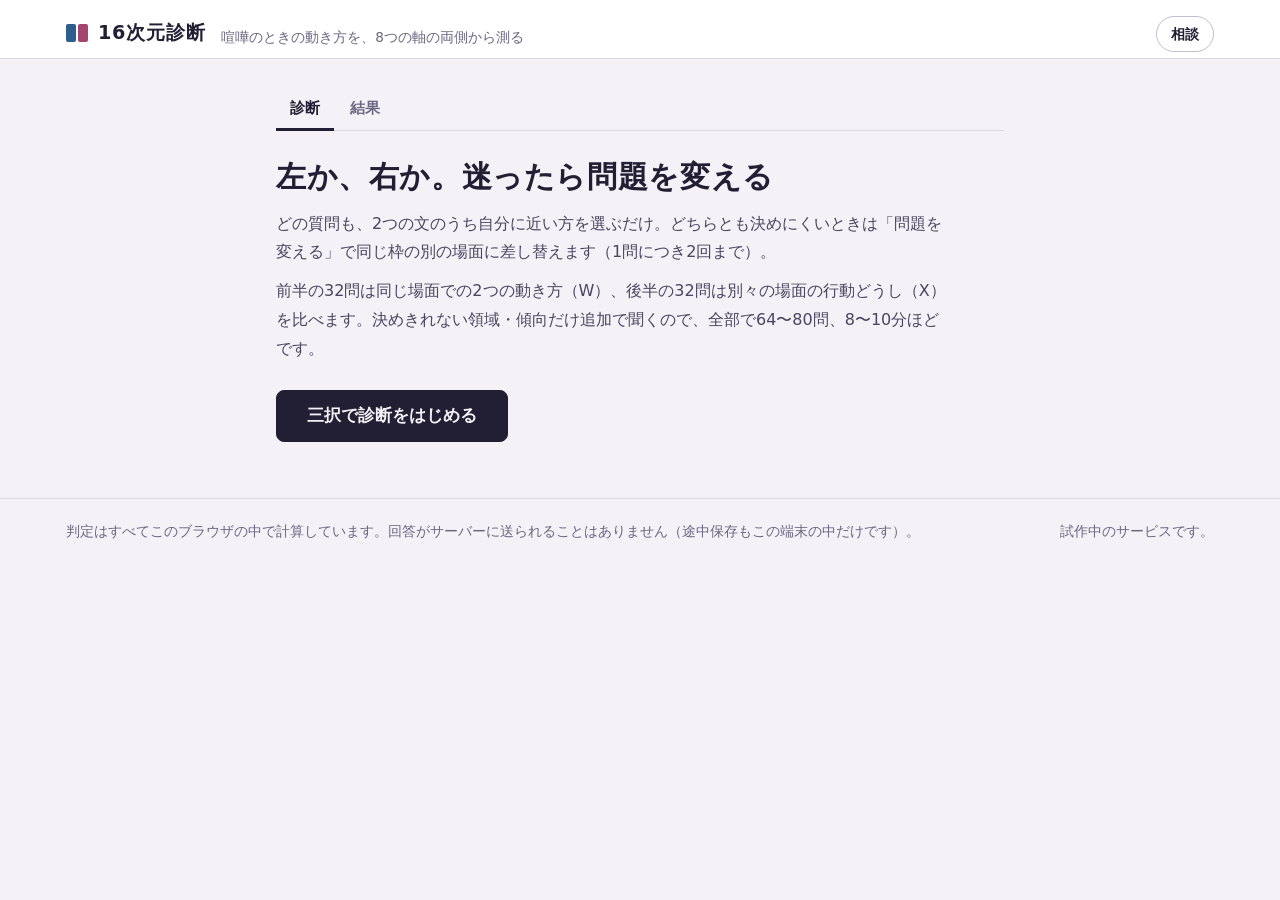
==== commit 25683baa: "UI の改善 段階0・1：デザイントークンと新しい見た目（?ui=v2）、開発・検証用の表示を ?dev=1 に分ける（決定 U9〜U11） - css/tokens.css（役割のトークン、ライト／" ====
--- a/index.html
+++ b/index.html
@@ -1,15 +1,28 @@
 <!doctype html>
-<html lang="ja">
+<html lang="ja" data-ui-default="v1">
 <head>
   <meta charset="utf-8">
   <meta name="viewport" content="width=device-width, initial-scale=1">
+  <script>
+    /* 見た目の版（?ui=v1|v2）と開発・検証用の表示（?dev=1）。CSS より前に <html> へ data-ui・data-dev を付ける（ちらつかせないため）。
+       判定は js/ui_flags.js の resolveUiFlags と同じ。既定の版は <html data-ui-default>。URL だけで決め、どこにも保存しない */
+    (function () {
+      var d = document.documentElement, q = null;
+      try { q = new URLSearchParams(location.search); } catch (e) { q = null; }
+      var u = q ? q.get("ui") : null, def = d.getAttribute("data-ui-default");
+      d.setAttribute("data-ui", u === "v1" || u === "v2" ? u : (def === "v1" || def === "v2" ? def : "v1"));
+      if (q && q.get("dev") === "1") d.setAttribute("data-dev", "1");
+    })();
+  </script>
   <title>16次元診断</title>
   <meta name="description" content="恋人との喧嘩や気まずい場面での動き方を、8領域・16傾向で測る診断。判定はすべてブラウザ内で計算します。">
   <meta name="color-scheme" content="light dark">
   <link rel="icon" href="data:image/svg+xml,%3Csvg xmlns='http://www.w3.org/2000/svg' viewBox='0 0 32 32'%3E%3Crect x='3' y='9' width='12' height='14' rx='2' fill='%232E5E8C'/%3E%3Crect x='17' y='9' width='12' height='14' rx='2' fill='%23A3456F'/%3E%3C/svg%3E">
   <!-- 相対パスのみ（GitHub Pages のサブパス /Seikakushindan/ で動かすため） -->
+  <link rel="stylesheet" href="./css/tokens.css">
   <link rel="stylesheet" href="./css/style.css">
   <link rel="stylesheet" href="./css/consult.css">
+  <link rel="stylesheet" href="./css/ui2.css">
   <script type="module" src="./js/app.js"></script>
 </head>
 <body>
@@ -21,7 +34,7 @@
         <span class="brand-name">16次元診断</span>
       </a>
       <p class="brand-sub">喧嘩のときの動き方を、8つの軸の両側から測る</p>
-      <a class="head-link" href="#consult" data-tab="consult">相談（試作）</a>
+      <a class="head-link" href="#consult" data-tab="consult">相談<span class="dev-only">（試作）</span></a>
     </div>
     <nav class="tabs" aria-label="ページ切り替え" hidden>
       <div class="wrap tabs-inner">
@@ -49,7 +62,8 @@
   <footer class="site-foot">
     <div class="wrap foot-inner">
       <p>判定はすべてこのブラウザの中で計算しています。回答がサーバーに送られることはありません（途中保存もこの端末の中だけです）。</p>
-      <p><a href="https://github.com/kento20020/Seikakushindan">GitHub リポジトリ</a> <a class="foot-admin" href="./admin.html">テスト集計（担当者用）</a> <a class="foot-admin foot-old" href="./?five=1#diagnose">旧版（5択）</a></p>
+      <p class="user-only foot-trial">試作中のサービスです。</p>
+      <p class="dev-only"><a href="https://github.com/kento20020/Seikakushindan">GitHub リポジトリ</a> <a class="foot-admin" href="./admin.html">テスト集計（担当者用）</a> <a class="foot-admin foot-old" href="./?five=1#diagnose">旧版（5択）</a></p>
     </div>
   </footer>
 </body>
--- a/css/tokens.css
+++ b/css/tokens.css
@@ -0,0 +1,180 @@
+/* デザイントークン（色・文字・余白・形・影・動き・レイアウト）。ここだけを正にする。一覧と使い方は docs/design-tokens.md
+   - 基本の値（--c-…）と、役割の値（--color-… など）の2段。画面の CSS は役割の値だけを使う
+   - ライト／ダークは prefers-color-scheme で「役割の値」だけを切り替える（基本の値は変えない）
+   - 定義だけで、ここにはどの要素の見た目も書かない。今の見た目（v1）の CSS は古い変数名（--paper・--ink など）しか使わないので、
+     このファイルを読み込んでも v1 は変わらない。新しい見た目（?ui=v2）は css/ui2.css が、古い変数名をここの役割の値に結び付けて使う
+   - 名前が v1 と重なるのは --gutter だけ（v1 は style.css の :root で 16px に上書きする。v2 は ui2.css で結び直す） */
+
+:root {
+  /* ---------------------------------------------------------------- 基本の値（ライト） */
+  --c-paper-50: #F6F4F0;      /* 紙（暖かい中立。絵の生成り・灰色となじむ） */
+  --c-white: #FFFFFF;
+  --c-paper-100: #EEEAE4;     /* 入れ子の面 */
+  --c-paper-200: #E3DED6;     /* 区切り（飾りの線） */
+  --c-ink-900: #1F2230;       /* 本文 */
+  --c-ink-700: #474C5E;       /* 補助 */
+  --c-ink-600: #5F6475;       /* 控えめ */
+  --c-ink-400: #868A99;       /* 部品の枠 */
+  --c-indigo-900: #26304F;    /* 夜の藍（主色） */
+  --c-indigo-950: #1A2240;    /* 主色を押したとき */
+  --c-indigo-600: #3E56B8;    /* フォーカスの輪 */
+  --c-indigo-50: #E7EAF3;
+  --c-plum-600: #A8466F;      /* 紅梅（差し色） */
+  --c-plum-50: #F7E8EE;
+  --c-red-700: #B3261E;
+  --c-red-50: #FBE6E4;
+  --c-green-700: #2C7349;
+  --c-green-50: #E2F1E7;
+  --c-amber-800: #7F5600;
+  --c-amber-50: #F8EED8;
+  --c-rose-50: #FBEDEE;       /* 安全の面 */
+  --c-blue-700: #2E5E8C;      /* 診断の A 側 */
+  --c-blue-50: #E3EBF4;
+  --c-berry-700: #A3456F;     /* 診断の B 側 */
+  --c-berry-50: #F6E4EC;
+
+  /* ---------------------------------------------------------------- 基本の値（ダーク） */
+  --c-night-950: #121319;
+  --c-night-900: #1B1D25;
+  --c-night-800: #252833;
+  --c-night-700: #2E313C;
+  --c-night-400: #7D8295;
+  --c-mist-100: #ECEDF2;
+  --c-mist-300: #C5C8D4;
+  --c-mist-500: #9EA2B2;
+  --c-periwinkle-200: #C9D3F5;
+  --c-periwinkle-300: #B3C1F0;
+  --c-periwinkle-400: #9FB1F2;
+  --c-periwinkle-900: #262D45;
+  --c-navy-950: #151A2E;
+  --c-plum-300: #E79BBA;
+  --c-plum-900: #3D2431;
+  --c-red-300: #F28E84;
+  --c-red-900: #43221F;
+  --c-green-300: #7FCC9E;
+  --c-green-900: #1D3527;
+  --c-amber-300: #E5BC60;
+  --c-amber-900: #3A2F17;
+  --c-rose-900: #3A2228;
+  --c-blue-300: #8AB2DE;
+  --c-blue-900: #21304A;
+  --c-berry-300: #E391B6;
+  --c-berry-900: #40243A;
+
+  /* ---------------------------------------------------------------- 役割の値：色（ライト） */
+  --color-bg: var(--c-paper-50);
+  --color-surface: var(--c-white);
+  --color-surface-2: var(--c-paper-100);
+  --color-text: var(--c-ink-900);
+  --color-text-2: var(--c-ink-700);
+  --color-muted: var(--c-ink-600);
+  --color-primary: var(--c-indigo-900);
+  --color-primary-hover: var(--c-indigo-950);
+  --color-primary-soft: var(--c-indigo-50);
+  --color-on-primary: var(--c-white);
+  --color-accent: var(--c-plum-600);
+  --color-accent-soft: var(--c-plum-50);
+  --color-divider: var(--c-paper-200);
+  --color-control-border: var(--c-ink-400);
+  --color-error: var(--c-red-700);
+  --color-error-soft: var(--c-red-50);
+  --color-success: var(--c-green-700);
+  --color-success-soft: var(--c-green-50);
+  --color-warn: var(--c-amber-800);
+  --color-warn-soft: var(--c-amber-50);
+  --color-safety-bg: var(--c-rose-50);
+  --color-data-a: var(--c-blue-700);
+  --color-data-a-soft: var(--c-blue-50);
+  --color-data-b: var(--c-berry-700);
+  --color-data-b-soft: var(--c-berry-50);
+  --color-focus: var(--c-indigo-600);
+
+  /* ---------------------------------------------------------------- 文字 */
+  --font-sans: system-ui, -apple-system, "Hiragino Sans", "Hiragino Kaku Gothic ProN", "Noto Sans JP", "Noto Sans CJK JP", "Yu Gothic UI", "Yu Gothic", Meiryo, sans-serif;
+  --font-mono: ui-monospace, "SFMono-Regular", Menlo, Consolas, monospace;
+  --fs-12: 0.75rem;     /* 注記 */
+  --fs-14: 0.875rem;    /* 補助 */
+  --fs-16: 1rem;        /* 本文 */
+  --fs-18: 1.125rem;    /* 小見出し */
+  --fs-22: 1.375rem;    /* 見出し */
+  --fs-28: 1.75rem;     /* 画面の題 */
+  --lh-body: 1.7;
+  --lh-head: 1.4;
+  --fw-regular: 400;
+  --fw-bold: 700;
+
+  /* ---------------------------------------------------------------- 余白（4px 単位の7段階） */
+  --space-1: 4px;
+  --space-2: 8px;
+  --space-3: 12px;
+  --space-4: 16px;
+  --space-5: 24px;
+  --space-6: 32px;
+  --space-7: 48px;
+
+  /* ---------------------------------------------------------------- 形 */
+  --radius-sm: 8px;      /* タグ・小さな部品 */
+  --radius-md: 12px;     /* ボタン・入力欄 */
+  --radius-lg: 16px;     /* カード・絵 */
+  --radius-pill: 999px;  /* チップ */
+  --border-w: 1px;
+  --border-w-strong: 1.5px;
+
+  /* ---------------------------------------------------------------- 影（1段だけ。トーストと下から出る面にだけ使う） */
+  --shadow-float: 0 8px 24px rgba(20, 22, 32, 0.16), 0 1px 3px rgba(20, 22, 32, 0.10);
+
+  /* ---------------------------------------------------------------- 動き */
+  --dur-fast: 150ms;
+  --dur: 250ms;
+  --ease: ease-out;
+
+  /* ---------------------------------------------------------------- レイアウト・押せる大きさ */
+  --content-max: 720px;
+  --gutter-mobile: 16px;
+  --gutter-wide: 24px;
+  --gutter: var(--gutter-mobile);
+  --tap: 44px;
+  --btn-h: 48px;           /* 副ボタン・入力欄 */
+  --btn-h-primary: 52px;   /* 主ボタン */
+  --textarea-min-h: 120px;
+}
+
+@media (min-width: 641px) {
+  :root { --gutter: var(--gutter-wide); }
+}
+
+@media (prefers-color-scheme: dark) {
+  :root {
+    --color-bg: var(--c-night-950);
+    --color-surface: var(--c-night-900);
+    --color-surface-2: var(--c-night-800);
+    --color-text: var(--c-mist-100);
+    --color-text-2: var(--c-mist-300);
+    --color-muted: var(--c-mist-500);
+    --color-primary: var(--c-periwinkle-200);
+    --color-primary-hover: var(--c-periwinkle-300);
+    --color-primary-soft: var(--c-periwinkle-900);
+    --color-on-primary: var(--c-navy-950);
+    --color-accent: var(--c-plum-300);
+    --color-accent-soft: var(--c-plum-900);
+    --color-divider: var(--c-night-700);
+    --color-control-border: var(--c-night-400);
+    --color-error: var(--c-red-300);
+    --color-error-soft: var(--c-red-900);
+    --color-success: var(--c-green-300);
+    --color-success-soft: var(--c-green-900);
+    --color-warn: var(--c-amber-300);
+    --color-warn-soft: var(--c-amber-900);
+    --color-safety-bg: var(--c-rose-900);
+    --color-data-a: var(--c-blue-300);
+    --color-data-a-soft: var(--c-blue-900);
+    --color-data-b: var(--c-berry-300);
+    --color-data-b-soft: var(--c-berry-900);
+    --color-focus: var(--c-periwinkle-400);
+    --shadow-float: 0 8px 24px rgba(0, 0, 0, 0.45), 0 1px 3px rgba(0, 0, 0, 0.30);
+  }
+}
+
+@media (prefers-reduced-motion: reduce) {
+  :root { --dur-fast: 0ms; --dur: 0ms; }
+}
--- a/css/style.css
+++ b/css/style.css
@@ -812,6 +812,8 @@
   padding: 0 8px; border-radius: 999px; border: 1px solid var(--line-strong); color: var(--ink-2); background: var(--surface);
 }
 .t3-ver-v2 { border-color: var(--ink-2); color: var(--ink); }
+/* v3（既定の版）：塗りつぶして目立たせる。v2 の見た目はそのまま */
+.t3-ver-v3 { border-color: var(--ink); color: var(--surface); background: var(--ink); }
 .res-head h1 .t3-ver, .page-head h1 .t3-ver { font-size: .78rem; }
 .q-count .t3-ver { margin-left: .5em; vertical-align: 0; }
 .t3-qv { display: grid; gap: 8px; }
@@ -836,7 +838,7 @@
 .t3-contra-out li span { color: var(--ink-2); }
 
 /* 版の違い・v1 からの変更 */
-table.t3-ver-table { min-width: 640px; }
+table.t3-ver-table { min-width: 820px; }   /* v1・v2・v3 の3列 */
 .t3-ver-table th[scope="row"] { white-space: nowrap; text-align: left; }
 .t3-ver-table td.t3-ver-now { background: var(--surface-2); font-weight: 600; }
 table.t3-changes-w, table.t3-changes-x { min-width: 760px; }
@@ -844,3 +846,47 @@
 .t3-chg-before { color: var(--muted); }
 .t3-chg-stem { font-weight: 700; margin-bottom: 2px; }
 .t3-chg-id { display: block; }
+
+/* ---------------------------------------------------------------- 傾向の絵（結果の上の1枚と「8つの軸の絵」）。クラスは ti- で始まる。絵・文言は js/data/type_images.js */
+:root { --ti-bg: #c6c1bb; }   /* 絵の背景のグレー（絵の四隅の色に合わせる。絵が読み込まれる前や角の丸めでも、ほかの色が見えないように） */
+.ti-hero { display: flex; align-items: center; gap: 20px 28px; margin-top: 22px; }
+.ti-fig { flex: none; width: min(360px, 100%); margin: 0; aspect-ratio: 1 / 1; border-radius: 16px; overflow: hidden; background: var(--ti-bg); }
+.ti-fig img, .ti-thumb img { display: block; width: 100%; height: auto; aspect-ratio: 1 / 1; background: var(--ti-bg); }
+.ti-hero-text { min-width: 0; }
+.ti-eyebrow { display: flex; flex-wrap: wrap; align-items: baseline; gap: 2px 10px; font-size: .8rem; font-weight: 700; color: var(--ink-2); letter-spacing: .04em; }
+.ti-domain { font-weight: 400; color: var(--muted); letter-spacing: 0; }
+.ti-name { margin-top: 4px; font-family: var(--serif); font-size: 1.7rem; line-height: 1.4; }
+.ti-motif { margin-top: 6px; font-size: .8rem; color: var(--muted); }
+.ti-caption { margin-top: 14px; font-family: var(--serif); font-size: 1.15rem; line-height: 1.85; text-wrap: pretty; }
+.ti-sub-note { margin-top: 16px; padding: 8px 12px; border-radius: 8px; background: var(--surface-2); color: var(--ink-2); font-size: .8rem; line-height: 1.7; }
+
+.ti-grid { list-style: none; margin: 14px 0 0; padding: 0; display: grid; grid-template-columns: repeat(2, minmax(0, 1fr)); gap: 18px 12px; }
+.ti-tile { min-width: 0; }
+.ti-thumb { position: relative; aspect-ratio: 1 / 1; border-radius: 12px; overflow: hidden; background: var(--ti-bg); box-shadow: 0 0 0 1px var(--line); }
+.ti-tile.is-ref .ti-thumb { box-shadow: 0 0 0 2px var(--ink-2); }
+.ti-ph { position: absolute; inset: 0; display: flex; align-items: center; justify-content: center; padding: 8px; text-align: center; background: var(--surface-2); }
+.ti-ph-text { font-size: .8rem; line-height: 1.6; color: var(--muted); }
+.ti-dname { margin-top: 8px; font-size: .78rem; line-height: 1.5; color: var(--muted); }
+.ti-dname .dnum { min-width: 0; margin-right: .4em; }
+.ti-tname { margin-top: 1px; font-weight: 700; font-size: .95rem; line-height: 1.5; }
+.ti-weak { margin-left: .5em; padding: 0 7px; border: 1px solid var(--line-strong); border-radius: 999px; color: var(--muted); font-size: .7rem; font-weight: 600; vertical-align: .08em; white-space: nowrap; cursor: help; }
+
+@media (min-width: 641px) {
+  .ti-grid { grid-template-columns: repeat(4, minmax(0, 1fr)); gap: 22px 14px; }
+}
+@media (max-width: 640px) {
+  .ti-hero { flex-direction: column; align-items: stretch; gap: 16px; }
+  .ti-fig { width: 100%; }
+  .ti-name { font-size: 1.5rem; }
+}
+
+/* ---------------------------------------------------------------- 利用者向けと開発・検証用（?dev=1）の表示の切り替え。見た目の版（v1・v2）に関係なく効く
+   <html data-dev="1"> は index.html の先頭のスクリプトが ?dev=1 のときだけ付ける（js/ui_flags.js）。機能は消さず、表示を分けるだけ
+   - dev-only  … 開発・検証用。?dev=1 のときだけ見える（設問の版、サンプル、内部の段階名、点数の内訳、5択版との比較など）
+   - user-only … 利用者向けの代わりの一行。?dev=1 のときは隠す（開発用の表示と同じ内容を二重に出さない）
+   - kbd-hint  … キーボード操作の説明。?dev=1 か、マウスなどで細かく指せる端末（hover かつ pointer: fine）のときだけ見える */
+:root:not([data-dev="1"]) .dev-only { display: none !important; }
+:root[data-dev="1"] .user-only { display: none !important; }
+@media (hover: none), (pointer: coarse), (pointer: none) {
+  :root:not([data-dev="1"]) .kbd-hint { display: none !important; }
+}
--- a/css/ui2.css
+++ b/css/ui2.css
@@ -0,0 +1,538 @@
+/* 新しい見た目（?ui=v2）。docs/ui-audit.md §3・§4 の段階0、トークンと部品の決まりは docs/design-tokens.md
+   - すべてのセレクタを :root[data-ui="v2"] の下に書く。<html data-ui="v1">（今の見た目・既定）には一切効かない（tests/ui_flags.test.mjs で確かめる）
+   - 色・文字・余白・形の値は css/tokens.css の役割の値だけを使う（ここに色の値を直接書かない）
+   - 今の CSS（style.css・consult.css）は古い変数名（--paper・--ink など）で書かれているので、まず §1 でそれを役割の値に結び付ける。
+     これだけで全画面の色・書体が新しくなる。§2 からは部品ごとの上書き（DOM の構造は変えない）
+   - 質問カード・結果画面の作り直し（段階2・3）はここではしない。トークンと部品の置き換えで自然に良くなる範囲にとどめる */
+
+/* ================================================================ §1 古い変数名 → 役割の値 */
+:root[data-ui="v2"] {
+  --paper: var(--color-bg);
+  --surface: var(--color-surface);
+  --surface-2: var(--color-surface-2);
+  --ink: var(--color-text);
+  --ink-2: var(--color-text-2);
+  --muted: var(--color-muted);
+  --line: var(--color-divider);                 /* 区切り（飾りの線）。押せる部品の枠に使っている箇所は §5 で個別に --color-control-border にする */
+  --line-strong: var(--color-control-border);   /* 今の CSS ではほとんどが選択肢・ボタン・入力欄の枠。飾りの破線などは §8 で区切りの色に戻す */
+  --a: var(--color-data-a);
+  --a-soft: var(--color-data-a-soft);
+  --b: var(--color-data-b);
+  --b-soft: var(--color-data-b-soft);
+  --ok: var(--color-success);
+  --ok-soft: var(--color-success-soft);
+  --warn: var(--color-warn);
+  --warn-soft: var(--color-warn-soft);
+  --ng: var(--color-error);
+  --ng-soft: var(--color-error-soft);
+  --focus: var(--color-focus);
+  --sans: var(--font-sans);
+  --serif: var(--font-sans);                    /* 明朝は使わない（ゴシック1つ） */
+  --mono: var(--font-mono);
+  --radius: var(--radius-md);
+  --gutter: var(--gutter-mobile);               /* --gutter だけは v1 と同じ名前。style.css の :root（16px 固定）より強く結び直す */
+}
+@media (min-width: 641px) {
+  :root[data-ui="v2"] { --gutter: var(--gutter-wide); }
+}
+
+/* ================================================================ §2 基本（本文・見出し・フォーカス） */
+:root[data-ui="v2"] body { line-height: var(--lh-body); background: var(--color-bg); color: var(--color-text); }
+:root[data-ui="v2"] :is(h1, h2, h3, h4) { line-height: var(--lh-head); }
+:root[data-ui="v2"] h1 { font-size: var(--fs-28); }
+:root[data-ui="v2"] h2 { font-size: var(--fs-22); }
+:root[data-ui="v2"] h3 { font-size: var(--fs-18); }
+:root[data-ui="v2"] h4 { font-size: var(--fs-16); }
+:root[data-ui="v2"] :focus-visible { outline: 2px solid var(--color-focus); outline-offset: 2px; }
+:root[data-ui="v2"] th { font-size: var(--fs-14); }
+
+/* ================================================================ §3 文字の大きさと太さ（6段階・400/700）
+   style.css・consult.css の font-size（.78rem・.84rem などの細かい値）を、近い段階（12／14／16／18／22／28px）に置き換える。
+   600・800 の太さは 700 にする。元の並び・@media のまま書いているので、同じ詳細度どうしの勝ち負けは元の CSS と変わらない。
+   元の CSS で文字の大きさを足した・変えたときは、ここにも同じセレクタで段階を足す（code と 5択版の設問表の em 指定は相対のまま） */
+:root[data-ui="v2"] body { font-size: var(--fs-16); }
+:root[data-ui="v2"] small { font-size: var(--fs-14); }
+:root[data-ui="v2"] .lead { font-size: var(--fs-16); }
+:root[data-ui="v2"] .note { font-size: var(--fs-14); }
+:root[data-ui="v2"] .btn { font-size: var(--fs-16); }
+:root[data-ui="v2"] .btn.small { font-size: var(--fs-14); }
+:root[data-ui="v2"] .btn.big { font-size: var(--fs-16); }
+:root[data-ui="v2"] .linkish { font-size: var(--fs-14); }
+:root[data-ui="v2"] .brand-name { font-size: var(--fs-18); font-weight: 700; }
+:root[data-ui="v2"] .brand-sub { font-size: var(--fs-14); }
+:root[data-ui="v2"] .tabs a { font-weight: 700; font-size: var(--fs-16); }
+:root[data-ui="v2"] .site-foot { font-size: var(--fs-14); }
+:root[data-ui="v2"] .intro-title { font-size: var(--fs-28); }
+:root[data-ui="v2"] .check small { font-size: var(--fs-14); }
+:root[data-ui="v2"] .samples h2 { font-size: var(--fs-18); }
+:root[data-ui="v2"] .stage { font-size: var(--fs-14); }
+:root[data-ui="v2"] .q-count { font-size: var(--fs-14); }
+:root[data-ui="v2"] .notice { font-size: var(--fs-14); }
+:root[data-ui="v2"] .q-text { font-size: var(--fs-22); font-weight: 700; }
+:root[data-ui="v2"] .choice .key { font-size: var(--fs-22); font-weight: 700; }
+:root[data-ui="v2"] .choice .label { font-size: var(--fs-14); }
+:root[data-ui="v2"] .duel-side { font-size: var(--fs-16); }
+:root[data-ui="v2"] .duel-or { font-size: var(--fs-14); }
+:root[data-ui="v2"] .duel-choice .key { font-size: var(--fs-16); }
+:root[data-ui="v2"] .duel-choice .label { font-size: var(--fs-16); }
+:root[data-ui="v2"] .duel-choice .label small { font-size: var(--fs-12); }
+:root[data-ui="v2"] .aim { font-size: var(--fs-14); }
+:root[data-ui="v2"] .q-foot { font-size: var(--fs-14); }
+:root[data-ui="v2"] .res-head h1,
+:root[data-ui="v2"] .page-head h1 { font-size: var(--fs-28); }
+:root[data-ui="v2"] .res-source { font-size: var(--fs-14); }
+:root[data-ui="v2"] .block > h2 { font-size: var(--fs-22); }
+:root[data-ui="v2"] .block > h2 small,
+:root[data-ui="v2"] .block h3 small { font-size: var(--fs-12); }
+:root[data-ui="v2"] .block h3 { font-size: var(--fs-16); }
+:root[data-ui="v2"] .pcard-top { font-size: var(--fs-12); }
+:root[data-ui="v2"] .role-badge { font-size: var(--fs-12); }
+:root[data-ui="v2"] .headline { font-size: var(--fs-22); }
+:root[data-ui="v2"] .role-main .headline { font-size: var(--fs-28); }
+:root[data-ui="v2"] .pdomains { font-size: var(--fs-12); }
+:root[data-ui="v2"] .aside h4 { font-size: var(--fs-12); }
+:root[data-ui="v2"] .aside p { font-size: var(--fs-16); }
+:root[data-ui="v2"] .why { font-size: var(--fs-12); }
+:root[data-ui="v2"] .legend { font-size: var(--fs-12); }
+:root[data-ui="v2"] .drow-head h3 { font-size: var(--fs-16); }
+:root[data-ui="v2"] .dnum { font-weight: 700; }
+:root[data-ui="v2"] .state { font-size: var(--fs-12); }
+:root[data-ui="v2"] .tline { font-size: var(--fs-14); }
+:root[data-ui="v2"] .tnum { font-weight: 700; font-size: var(--fs-16); }
+:root[data-ui="v2"] .drow-foot { font-size: var(--fs-12); }
+:root[data-ui="v2"] .qstat span { font-size: var(--fs-12); }
+:root[data-ui="v2"] .qstat b { font-size: var(--fs-22); }
+:root[data-ui="v2"] .ai-preview summary { font-size: var(--fs-14); }
+:root[data-ui="v2"] .ai-preview pre { font-size: var(--fs-14); }
+:root[data-ui="v2"] .empty-state h1 { font-size: var(--fs-22); }
+:root[data-ui="v2"] .toast { font-size: var(--fs-14); }
+:root[data-ui="v2"] table { font-size: var(--fs-14); }
+:root[data-ui="v2"] thead th { font-size: var(--fs-14); }
+:root[data-ui="v2"] .flag { font-size: var(--fs-12); }
+:root[data-ui="v2"] .picker label { font-size: var(--fs-14); }
+:root[data-ui="v2"] select { font-size: var(--fs-14); }
+:root[data-ui="v2"] .refcheck { font-size: var(--fs-14); }
+:root[data-ui="v2"] .mini-badge { font-size: var(--fs-12); }
+:root[data-ui="v2"] .contra-tag { font-size: var(--fs-12); }
+:root[data-ui="v2"] .tchosen { font-size: var(--fs-14); }
+:root[data-ui="v2"] .tnote { font-size: var(--fs-14); }
+:root[data-ui="v2"] .hist small { font-size: var(--fs-12); }
+:root[data-ui="v2"] .rnote { font-size: var(--fs-12); }
+:root[data-ui="v2"] .toc-box summary { font-size: var(--fs-14); }
+:root[data-ui="v2"] .toc-list { font-size: var(--fs-14); }
+:root[data-ui="v2"] .doc-meta { font-size: var(--fs-14); }
+:root[data-ui="v2"] .doc h1 { font-size: var(--fs-28); }
+:root[data-ui="v2"] .doc h2 { font-size: var(--fs-22); }
+:root[data-ui="v2"] .doc h3 { font-size: var(--fs-16); }
+:root[data-ui="v2"] .doc table { font-size: var(--fs-14); }
+:root[data-ui="v2"] .doc-pre { font-size: var(--fs-14); }
+@media (max-width: 640px) {
+  :root[data-ui="v2"] .brand-sub { font-size: var(--fs-12); }
+  :root[data-ui="v2"] .tabs a { font-size: var(--fs-14); }
+  :root[data-ui="v2"] .intro-title { font-size: var(--fs-22); }
+  :root[data-ui="v2"] .q-text { font-size: var(--fs-18); }
+  :root[data-ui="v2"] .likert .choice .key { font-size: var(--fs-18); }
+  :root[data-ui="v2"] .likert .choice .label { font-size: var(--fs-16); }
+  :root[data-ui="v2"] .headline { font-size: var(--fs-22); }
+  :root[data-ui="v2"] .role-main .headline { font-size: var(--fs-22); }
+  :root[data-ui="v2"] .tline { font-size: var(--fs-14); }
+  :root[data-ui="v2"] .qstat b { font-size: var(--fs-18); }
+}
+:root[data-ui="v2"] .t3-mode-badge { font-weight: 700; font-size: var(--fs-12); }
+:root[data-ui="v2"] .t3-subnav button { font-size: var(--fs-14); font-weight: 700; }
+:root[data-ui="v2"] .t3-kicker { font-size: var(--fs-12); }
+:root[data-ui="v2"] .t3-ask { font-size: var(--fs-14); }
+:root[data-ui="v2"] .t3-card .t3-key { font-size: var(--fs-12); }
+:root[data-ui="v2"] .t3-card .t3-text { font-size: var(--fs-18); font-weight: 700; }
+:root[data-ui="v2"] .t3-remain { font-size: var(--fs-12); }
+:root[data-ui="v2"] .t3-estimate { font-size: var(--fs-14); }
+:root[data-ui="v2"] .t3-cmp-mini { font-size: var(--fs-14); }
+:root[data-ui="v2"] .t3-cmp-col h3 { font-size: var(--fs-16); }
+:root[data-ui="v2"] .t3-cmp-head { font-size: var(--fs-14); }
+:root[data-ui="v2"] .t3-w { font-size: var(--fs-14); }
+:root[data-ui="v2"] .t3-wn b { font-size: var(--fs-16); }
+:root[data-ui="v2"] .t3-wsum { font-size: var(--fs-12); }
+:root[data-ui="v2"] .t3-states-table td.t3-best { font-weight: 700; }
+:root[data-ui="v2"] .t3-pairc { font-size: var(--fs-12); }
+@media (max-width: 640px) {
+  :root[data-ui="v2"] .t3-subnav button { font-size: var(--fs-14); }
+  :root[data-ui="v2"] .t3-card .t3-text { font-size: var(--fs-16); }
+  :root[data-ui="v2"] .t3-w { font-size: var(--fs-12); }
+}
+:root[data-ui="v2"] .t3-swipe-badge { font-weight: 700; font-size: var(--fs-16); }
+:root[data-ui="v2"] .t3-hint { font-size: var(--fs-14); }
+:root[data-ui="v2"] .t3-tip { font-size: var(--fs-14); }
+:root[data-ui="v2"] .t3-tip-close { font-size: var(--fs-14); }
+:root[data-ui="v2"] .t3-grip { font-size: var(--fs-12); }
+:root[data-ui="v2"] .t3-cue { font-size: var(--fs-12); }
+@media (min-width: 641px) {
+  :root[data-ui="v2"] .t3-cue { font-size: var(--fs-12); }
+}
+:root[data-ui="v2"] .fb-list { font-size: var(--fs-14); }
+:root[data-ui="v2"] .fb-consent .note { font-size: var(--fs-14); }
+:root[data-ui="v2"] .fb-field-label { font-size: var(--fs-14); }
+:root[data-ui="v2"] .fb-input { font-size: var(--fs-16); }
+:root[data-ui="v2"] .fb-err { font-size: var(--fs-14); }
+:root[data-ui="v2"] .fb-steps-label { font-size: var(--fs-14); }
+:root[data-ui="v2"] .fb-steps-label b { font-size: var(--fs-12); }
+:root[data-ui="v2"] .fb-h1 { font-size: var(--fs-22); }
+:root[data-ui="v2"] .fb-sec > h2 { font-size: var(--fs-18); }
+:root[data-ui="v2"] .fb-code { font-size: var(--fs-28); }
+:root[data-ui="v2"] .fb-hito-btn { font-size: var(--fs-14); font-weight: 700; }
+:root[data-ui="v2"] .fb-hito-count { font-size: var(--fs-12); }
+:root[data-ui="v2"] .fb-code-chip { font-size: var(--fs-12); }
+:root[data-ui="v2"] .fb-chip { font-size: var(--fs-14); }
+:root[data-ui="v2"] .fb-hito-note { font-size: var(--fs-12); }
+:root[data-ui="v2"] .fb-q .dnum { font-size: var(--fs-12); }
+:root[data-ui="v2"] .fb-q.fb-missing > legend::after { font-size: var(--fs-12); }
+:root[data-ui="v2"] .fb-ab { font-size: var(--fs-14); }
+:root[data-ui="v2"] .fb-pill span { font-size: var(--fs-14); }
+:root[data-ui="v2"] .fb-recall { font-size: var(--fs-16); }
+:root[data-ui="v2"] .fb-skipped { font-size: var(--fs-14); }
+:root[data-ui="v2"] .fb-blind-tag { font-size: var(--fs-16); }
+:root[data-ui="v2"] .fb-blind-one { font-size: var(--fs-14); }
+:root[data-ui="v2"] .fb-ask { font-size: var(--fs-16); }
+:root[data-ui="v2"] .fb-banner { font-size: var(--fs-14); }
+:root[data-ui="v2"] .fb-hint { font-size: var(--fs-12); }
+:root[data-ui="v2"] .fb-sent[aria-pressed="true"]::after { font-size: var(--fs-12); }
+:root[data-ui="v2"] .fb-yn-btn,
+:root[data-ui="v2"] .fb-main-btn { font-size: var(--fs-14); }
+:root[data-ui="v2"] .fb-main-btn { font-size: var(--fs-14); }
+:root[data-ui="v2"] .fb-cardfb-h { font-size: var(--fs-14); }
+:root[data-ui="v2"] .fb-lbl { font-size: var(--fs-14); }
+:root[data-ui="v2"] .fb-rate-btn { font-size: var(--fs-16); font-weight: 700; }
+:root[data-ui="v2"] .fb-rate-ends { font-size: var(--fs-12); }
+:root[data-ui="v2"] .fb-textarea { font-size: var(--fs-16); }
+:root[data-ui="v2"] .fb-why { font-size: var(--fs-12); font-weight: 700; }
+:root[data-ui="v2"] .fb-hard-stem.fb-x { font-size: var(--fs-14); font-weight: 700; }
+:root[data-ui="v2"] .fb-hard-opts { font-size: var(--fs-14); }
+:root[data-ui="v2"] .fb-hard .fb-pill span { font-size: var(--fs-14); }
+:root[data-ui="v2"] .fb-send-lead { font-weight: 700; font-size: var(--fs-18); }
+:root[data-ui="v2"] .fb-text { font-size: var(--fs-12); }
+:root[data-ui="v2"] .fb-count { font-size: var(--fs-14); }
+:root[data-ui="v2"] .fb-codebox .fb-code-msg { font-size: var(--fs-14); }
+:root[data-ui="v2"] .fb-code-inline { font-size: var(--fs-22); }
+:root[data-ui="v2"] .foot-admin { font-size: var(--fs-12); }
+@media (max-width: 640px) {
+  :root[data-ui="v2"] .fb-h1 { font-size: var(--fs-22); }
+  :root[data-ui="v2"] .fb-code { font-size: var(--fs-28); }
+}
+:root[data-ui="v2"] .t3-ver { font-size: var(--fs-12); font-weight: 700; }
+:root[data-ui="v2"] .res-head h1 .t3-ver,
+:root[data-ui="v2"] .page-head h1 .t3-ver { font-size: var(--fs-12); }
+:root[data-ui="v2"] .t3-qv .t3-qv-date { font-size: var(--fs-12); }
+:root[data-ui="v2"] .t3-practice-tag { font-size: var(--fs-12); }
+:root[data-ui="v2"] .t3-practice-note { font-size: var(--fs-14); }
+:root[data-ui="v2"] .t3-lowconf-why { font-weight: 700; font-size: var(--fs-12); }
+:root[data-ui="v2"] .t3-ver-table td.t3-ver-now { font-weight: 700; }
+:root[data-ui="v2"] .ti-eyebrow { font-size: var(--fs-12); }
+:root[data-ui="v2"] .ti-name { font-size: var(--fs-28); }
+:root[data-ui="v2"] .ti-motif { font-size: var(--fs-12); }
+:root[data-ui="v2"] .ti-caption { font-size: var(--fs-18); }
+:root[data-ui="v2"] .ti-sub-note { font-size: var(--fs-12); }
+:root[data-ui="v2"] .ti-ph-text { font-size: var(--fs-12); }
+:root[data-ui="v2"] .ti-dname { font-size: var(--fs-12); }
+:root[data-ui="v2"] .ti-tname { font-size: var(--fs-16); }
+:root[data-ui="v2"] .ti-weak { font-size: var(--fs-12); font-weight: 700; }
+@media (max-width: 640px) {
+  :root[data-ui="v2"] .ti-name { font-size: var(--fs-22); }
+}
+:root[data-ui="v2"] .head-link { font-size: var(--fs-14); }
+:root[data-ui="v2"] .cs-back { font-size: var(--fs-14); }
+:root[data-ui="v2"] .cs-title { font-size: var(--fs-28); }
+:root[data-ui="v2"] .cs-status { font-size: var(--fs-12); }
+:root[data-ui="v2"] .cs-lead { font-size: var(--fs-16); }
+:root[data-ui="v2"] .cs-step-no { font-size: var(--fs-14); font-weight: 700; }
+:root[data-ui="v2"] .cs-step-title { font-size: var(--fs-18); }
+:root[data-ui="v2"] .cs-sub { font-size: var(--fs-14); }
+:root[data-ui="v2"] .cs-collapsible .cs-sum { font-size: var(--fs-14); }
+:root[data-ui="v2"] .cs-radio-note { font-size: var(--fs-14); }
+:root[data-ui="v2"] .cs-domains-lead { font-size: var(--fs-16); }
+:root[data-ui="v2"] .cs-domain-name { font-size: var(--fs-12); }
+:root[data-ui="v2"] .cs-domain-text { font-size: var(--fs-14); }
+:root[data-ui="v2"] .cs-tag { font-size: var(--fs-12); }
+:root[data-ui="v2"] .cs-flip { font-size: var(--fs-14); }
+:root[data-ui="v2"] .cs-domains-note { font-size: var(--fs-14); }
+:root[data-ui="v2"] .cs-main-label { font-size: var(--fs-12); }
+:root[data-ui="v2"] .cs-main-headline { font-size: var(--fs-18); }
+:root[data-ui="v2"] .cs-main .note { font-size: var(--fs-14); }
+:root[data-ui="v2"] .cs-group > legend,
+:root[data-ui="v2"] .cs-pq-q { font-size: var(--fs-16); }
+:root[data-ui="v2"] .cs-group > legend small { font-size: var(--fs-12); }
+:root[data-ui="v2"] .cs-opt > span { font-size: var(--fs-14); }
+:root[data-ui="v2"] .cs-toggle-text { font-size: var(--fs-16); }
+:root[data-ui="v2"] .cs-pq-no { font-size: var(--fs-12); font-weight: 700; }
+:root[data-ui="v2"] .cs-opt-ab > span { font-size: var(--fs-12); }
+:root[data-ui="v2"] .cs-opt-ab b { font-size: var(--fs-16); font-weight: 700; }
+:root[data-ui="v2"] .cs-opt-a input:checked + span { font-weight: 700; }
+:root[data-ui="v2"] .cs-opt-b input:checked + span { font-weight: 700; }
+:root[data-ui="v2"] .cs-opt-skip > span { font-size: var(--fs-12); }
+:root[data-ui="v2"] .cs-opt-skip input:checked + span { font-weight: 700; }
+:root[data-ui="v2"] .cs-field > label { font-size: var(--fs-16); }
+:root[data-ui="v2"] .cs-textarea,
+:root[data-ui="v2"] .cs-input { font-size: var(--fs-16); }
+:root[data-ui="v2"] .cs-text-foot .note { font-size: var(--fs-14); }
+:root[data-ui="v2"] .cs-text-count { font-size: var(--fs-14); }
+:root[data-ui="v2"] .cs-harm-note { font-size: var(--fs-14); }
+:root[data-ui="v2"] .cs-more-sub { font-size: var(--fs-16); }
+:root[data-ui="v2"] .cs-danger > legend { font-weight: 700; font-size: var(--fs-16); }
+:root[data-ui="v2"] .cs-danger .note { font-size: var(--fs-14); }
+:root[data-ui="v2"] .cs-danger-item { font-size: var(--fs-14); }
+:root[data-ui="v2"] .cs-submit .note { font-size: var(--fs-14); }
+:root[data-ui="v2"] .cs-result-time { font-size: var(--fs-12); }
+:root[data-ui="v2"] .cs-stale { font-size: var(--fs-14); }
+:root[data-ui="v2"] .cs-eyebrow { font-size: var(--fs-12); font-weight: 700; }
+:root[data-ui="v2"] .cs-headline { font-size: var(--fs-22); }
+:root[data-ui="v2"] .cs-addons { font-size: var(--fs-14); }
+:root[data-ui="v2"] .cs-addons li::before { font-weight: 700; }
+:root[data-ui="v2"] .cs-timing { font-size: var(--fs-14); }
+:root[data-ui="v2"] .cs-sec-title { font-size: var(--fs-12); font-weight: 700; }
+:root[data-ui="v2"] .cs-reason-list li::before { font-size: var(--fs-12); font-weight: 700; }
+:root[data-ui="v2"] .cs-draft-label { font-size: var(--fs-14); font-weight: 700; }
+:root[data-ui="v2"] .cs-draft-text { font-size: var(--fs-16); }
+:root[data-ui="v2"] .cs-check-label { font-size: var(--fs-12); }
+:root[data-ui="v2"] .cs-badge { font-size: var(--fs-14); font-weight: 700; }
+:root[data-ui="v2"] .cs-check-note { font-size: var(--fs-14); }
+:root[data-ui="v2"] .cs-count { font-size: var(--fs-12); }
+:root[data-ui="v2"] .cs-reset { font-size: var(--fs-14); }
+:root[data-ui="v2"] .cs-hits { font-size: var(--fs-14); }
+:root[data-ui="v2"] .cs-cond { font-size: var(--fs-14); }
+:root[data-ui="v2"] .cs-avoid-chip { font-size: var(--fs-14); }
+:root[data-ui="v2"] .cs-confidence { font-size: var(--fs-14); }
+:root[data-ui="v2"] .cs-safety-note { font-size: var(--fs-14); }
+:root[data-ui="v2"] .cs-resource-name { font-size: var(--fs-16); }
+:root[data-ui="v2"] .cs-resource-note { font-size: var(--fs-14); }
+:root[data-ui="v2"] .cs-tel-label { font-size: var(--fs-12); }
+:root[data-ui="v2"] .cs-tel-num { font-size: var(--fs-18); font-weight: 700; }
+:root[data-ui="v2"] .cs-tel-plain { font-weight: 700; }
+:root[data-ui="v2"] .cs-refine .note { font-size: var(--fs-14); }
+:root[data-ui="v2"] .cs-refine-notice { font-size: var(--fs-14); }
+:root[data-ui="v2"] .cs-dev > summary { font-size: var(--fs-14); }
+:root[data-ui="v2"] .cs-dev-body h4 { font-size: var(--fs-14); }
+:root[data-ui="v2"] .cs-dl { font-size: var(--fs-14); }
+:root[data-ui="v2"] .cs-dl dt { font-size: var(--fs-12); }
+:root[data-ui="v2"] .cs-id-chip { font-size: var(--fs-14); }
+:root[data-ui="v2"] .cs-prompt-note { font-size: var(--fs-14); }
+:root[data-ui="v2"] .cs-prompt-block > summary { font-size: var(--fs-14); }
+:root[data-ui="v2"] .cs-pre { font-size: var(--fs-12); }
+@media (min-width: 641px) {
+  :root[data-ui="v2"] .cs-title { font-size: var(--fs-28); }
+  :root[data-ui="v2"] .cs-opt-ab > span { font-size: var(--fs-14); }
+  :root[data-ui="v2"] .cs-headline { font-size: var(--fs-28); }
+  :root[data-ui="v2"] .cs-dl dt { font-size: var(--fs-14); }
+}
+@media (max-width: 400px) {
+  :root[data-ui="v2"] .cs-opt-ab > span { font-size: var(--fs-12); }
+}
+
+/* ================================================================ §4 レイアウト（本文とヘッダーを同じ最大幅 720px にそろえる） */
+:root[data-ui="v2"] .wrap { max-width: calc(var(--content-max) + 2 * var(--gutter)); }
+:root[data-ui="v2"] .view { max-width: calc(var(--content-max) + 2 * var(--gutter)); padding: var(--space-5) var(--gutter) var(--space-7); }
+:root[data-ui="v2"] .view.view-wide { max-width: 1180px; }   /* ロジック・設問の表（開発・検証用）は広いまま */
+:root[data-ui="v2"] #view-consult { max-width: calc(var(--content-max) + 2 * var(--gutter)); }
+:root[data-ui="v2"] .site-head { background: var(--color-surface); border-bottom: var(--border-w) solid var(--color-divider); }
+:root[data-ui="v2"] .head-inner { align-items: center; gap: var(--space-1) var(--space-4); padding-top: var(--space-2); padding-bottom: var(--space-2); }
+:root[data-ui="v2"] .brand { min-height: var(--tap); }
+:root[data-ui="v2"] .brand-sub { color: var(--color-muted); }
+:root[data-ui="v2"] .site-foot { border-top: var(--border-w) solid var(--color-divider); color: var(--color-muted); }
+:root[data-ui="v2"] .foot-inner { padding-top: var(--space-5); padding-bottom: var(--space-6); gap: var(--space-2) var(--space-5); }
+
+/* ================================================================ §5 部品 */
+
+/* ---------------------------------------------------------------- ボタン：主（塗り・52px・1画面に1つの想定）／副（枠1.5px・48px）／文字リンク（押せる範囲44px） */
+:root[data-ui="v2"] .btn {
+  min-height: var(--btn-h); padding: var(--space-2) var(--space-4); gap: var(--space-2);
+  font-size: var(--fs-16); line-height: var(--lh-head); font-weight: var(--fw-regular);
+  color: var(--color-text); background: var(--color-surface);
+  border: var(--border-w-strong) solid var(--color-control-border); border-radius: var(--radius-md);
+  transition: background-color var(--dur-fast) var(--ease), border-color var(--dur-fast) var(--ease), color var(--dur-fast) var(--ease);
+}
+:root[data-ui="v2"] .btn:hover { border-color: var(--color-text-2); }
+:root[data-ui="v2"] .btn.ghost { background: transparent; }
+:root[data-ui="v2"] .btn.small { min-height: var(--tap); padding: var(--space-1) var(--space-3); font-size: var(--fs-14); }
+:root[data-ui="v2"] .btn.primary {
+  min-height: var(--btn-h-primary); padding-inline: var(--space-5); font-weight: var(--fw-bold);
+  color: var(--color-on-primary); background: var(--color-primary); border-color: var(--color-primary);
+}
+:root[data-ui="v2"] .btn.primary:hover { background: var(--color-primary-hover); border-color: var(--color-primary-hover); }
+:root[data-ui="v2"] .btn.big { min-height: var(--btn-h-primary); padding: var(--space-3) var(--space-6); font-size: var(--fs-16); }
+:root[data-ui="v2"] .btn:disabled { opacity: .45; }
+:root[data-ui="v2"] .btn:disabled:hover { border-color: var(--color-control-border); }
+:root[data-ui="v2"] .btn.primary:disabled:hover { background: var(--color-primary); border-color: var(--color-primary); }
+:root[data-ui="v2"] .linkish {
+  display: inline-flex; align-items: center; min-height: var(--tap); padding: 0 var(--space-1);
+  font-size: var(--fs-14); color: var(--color-text-2);
+}
+:root[data-ui="v2"] .linkish:hover { color: var(--color-text); }
+:root[data-ui="v2"] .t3-tip-close { min-height: var(--tap); padding: 0 var(--space-2); color: var(--color-text-2); }
+:root[data-ui="v2"] .cs-back a { display: inline-flex; align-items: center; min-height: var(--tap); }
+:root[data-ui="v2"] .cs-tel { color: var(--color-on-primary); background: var(--color-primary); border-color: var(--color-primary); }
+:root[data-ui="v2"] .cs-tel:hover { background: var(--color-primary-hover); border-color: var(--color-primary-hover); }
+:root[data-ui="v2"] .cs-clear[data-armed] { color: var(--color-error); border-color: var(--color-error); }
+:root[data-ui="v2"] .toast { background: var(--color-text); color: var(--color-bg); border-radius: var(--radius-md); padding: var(--space-3) var(--space-4); box-shadow: var(--shadow-float); transition: opacity var(--dur) var(--ease), transform var(--dur) var(--ease); }
+
+/* ---------------------------------------------------------------- カード：面＋枠1px＋角丸16＋内側16px（PC 24px）。種類は「ふつう」「強調（主色の枠1.5px）」「安全（安全の面）」だけ */
+:root[data-ui="v2"] :is(.q-card, .pcard, .cs-step, .resume, .fb-q, .t3-cmp-col, .fb-blind-col, .cs-refine, .cs-dev, .toc-box, .fb-hito-panel) {
+  background: var(--color-surface); border: var(--border-w) solid var(--color-divider); border-radius: var(--radius-lg); padding: var(--space-4);
+}
+:root[data-ui="v2"] .qstat { background: var(--color-surface); border: var(--border-w) solid var(--color-divider); border-radius: var(--radius-lg); padding: var(--space-3) var(--space-4); }
+:root[data-ui="v2"] .q-card.t3-practice { border-style: dashed; border-color: var(--color-control-border); }   /* 練習（採点しない）の印 */
+:root[data-ui="v2"] details.cs-collapsible { padding: 0; }
+:root[data-ui="v2"] details.cs-collapsible > summary { padding: var(--space-3) var(--space-4); }
+:root[data-ui="v2"] details.cs-collapsible > .cs-step-body { padding: 0 var(--space-4) var(--space-4); }
+:root[data-ui="v2"] details.cs-collapsible > summary .cs-step-title { flex: none; white-space: nowrap; }   /* 題は折り返さず、右の要約のほうを「…」で縮める */
+:root[data-ui="v2"] .cs-dev { padding: 0; }
+:root[data-ui="v2"] .cs-dev > summary { padding: var(--space-3) var(--space-4); }
+:root[data-ui="v2"] .cs-dev-body { padding: 0 var(--space-4) var(--space-4); }
+:root[data-ui="v2"] .toc-box { padding: var(--space-3) var(--space-4); }
+/* 解釈のカード：左の太線をやめ、主軸だけを「強調」にする */
+:root[data-ui="v2"] .pcard::before { content: none; display: none; }
+:root[data-ui="v2"] .pcard.role-main { border: var(--border-w-strong) solid var(--color-primary); }
+:root[data-ui="v2"] .pcard.role-shape { background: var(--color-surface); border-style: solid; border-color: var(--color-divider); }
+:root[data-ui="v2"] .role-badge { border-radius: var(--radius-pill); border-color: var(--color-divider); background: var(--color-surface-2); color: var(--color-text); }
+:root[data-ui="v2"] .role-main .role-badge { background: var(--color-primary); color: var(--color-on-primary); border-color: var(--color-primary); }
+:root[data-ui="v2"] .role-contra .role-badge, :root[data-ui="v2"] .contra-tag { background: var(--color-surface-2); border-color: var(--color-divider); }
+:root[data-ui="v2"] .role-shape .role-badge { border-style: solid; }
+:root[data-ui="v2"] .aside.caveat { background: var(--color-surface-2); border-radius: var(--radius-sm); padding: var(--space-3) var(--space-4); }
+:root[data-ui="v2"] .role-shape .aside.caveat { background: var(--color-surface-2); }
+/* 相談の答えのカード（強調）：影とグラデーションをやめる */
+:root[data-ui="v2"] .cs-answer { background: var(--color-surface); border: var(--border-w-strong) solid var(--color-primary); border-radius: var(--radius-lg); box-shadow: none; }
+:root[data-ui="v2"] .cs-hero { background: var(--color-primary-soft); border-bottom: var(--border-w) solid var(--color-divider); padding: var(--space-5) var(--space-4) var(--space-4); }
+:root[data-ui="v2"] .cs-hero-safety { background: var(--color-safety-bg); }
+:root[data-ui="v2"] .cs-hero-safety .cs-eyebrow { color: var(--color-text-2); }
+:root[data-ui="v2"] .cs-eyebrow { color: var(--color-accent); letter-spacing: .08em; }   /* 差し色は「次の一手」の見出しの小さな印だけ */
+:root[data-ui="v2"] .cs-sec { padding: var(--space-4); border-top: var(--border-w) solid var(--color-divider); }
+:root[data-ui="v2"] .cs-confidence, :root[data-ui="v2"] .cs-safety-closing { padding: var(--space-3) var(--space-4) var(--space-4); border-top: var(--border-w) solid var(--color-divider); }
+:root[data-ui="v2"] .cs-donow { background: var(--color-surface-2); }
+:root[data-ui="v2"] .cs-resource { background: var(--color-surface); border: var(--border-w) solid var(--color-divider); border-radius: var(--radius-md); }
+/* 安全のカード（危ないサイン・窓口の案内） */
+:root[data-ui="v2"] .cs-danger { background: var(--color-safety-bg); border: var(--border-w) solid var(--color-divider); border-radius: var(--radius-lg); padding: var(--space-3) var(--space-4) var(--space-4); }
+:root[data-ui="v2"] .cs-harm-note { background: var(--color-safety-bg); border-left: 0; border-radius: var(--radius-sm); color: var(--color-text); }
+@media (min-width: 641px) {
+  :root[data-ui="v2"] :is(.q-card, .pcard, .cs-step, .resume, .fb-q, .cs-refine) { padding: var(--space-5); }
+  :root[data-ui="v2"] details.cs-collapsible { padding: 0; }
+  :root[data-ui="v2"] details.cs-collapsible > summary { padding: var(--space-3) var(--space-5); }
+  :root[data-ui="v2"] details.cs-collapsible > .cs-step-body { padding: 0 var(--space-5) var(--space-5); }
+  :root[data-ui="v2"] .cs-hero { padding: var(--space-6) var(--space-5) var(--space-5); }
+  :root[data-ui="v2"] .cs-sec { padding: var(--space-5); }
+  :root[data-ui="v2"] .cs-confidence, :root[data-ui="v2"] .cs-safety-closing { padding: var(--space-4) var(--space-5) var(--space-5); }
+  :root[data-ui="v2"] .cs-danger { padding: var(--space-4) var(--space-5) var(--space-5); }
+}
+
+/* ---------------------------------------------------------------- チップ・選択肢：高さ44px以上、枠は部品の枠の色、選ぶと主色の塗り＋チェックの印（色だけに頼らない） */
+:root[data-ui="v2"] .cs-opt > span {
+  min-height: var(--tap); padding: var(--space-2) var(--space-4); border: var(--border-w) solid var(--color-control-border); border-radius: var(--radius-pill);
+  color: var(--color-text); background: var(--color-surface);
+}
+:root[data-ui="v2"] .cs-opt input:checked + span { color: var(--color-on-primary); background: var(--color-primary); border-color: var(--color-primary); }
+:root[data-ui="v2"] .cs-opt input:focus-visible + span { outline: 2px solid var(--color-focus); outline-offset: 2px; }
+:root[data-ui="v2"] :is(.fb-pill span, .fb-chip, .fb-yn-btn, .fb-main-btn, .fb-hito-btn) {
+  min-height: var(--tap); border: var(--border-w) solid var(--color-control-border); color: var(--color-text); background: var(--color-surface);
+}
+:root[data-ui="v2"] .fb-chip { border-radius: var(--radius-sm); }
+:root[data-ui="v2"] :is(.fb-pill input:checked + span, .fb-chip[aria-pressed="true"], .fb-yn-btn[aria-pressed="true"], .fb-main-btn[aria-pressed="true"], .fb-rate-btn[aria-pressed="true"], .fb-blind-pick[aria-pressed="true"]) {
+  color: var(--color-on-primary); background: var(--color-primary); border-color: var(--color-primary);
+}
+:root[data-ui="v2"] .fb-pill input:focus-visible + span { outline: 2px solid var(--color-focus); outline-offset: 2px; }
+:root[data-ui="v2"] .fb-rate-btn { border: var(--border-w) solid var(--color-control-border); border-radius: var(--radius-sm); background: var(--color-surface); }
+/* チェックの印（線で描く。文字の色＝主色の上の文字色になる） */
+:root[data-ui="v2"] :is(.cs-opt:not(.cs-opt-ab) input:checked + span, .fb-pill input:checked + span, .fb-chip[aria-pressed="true"], .fb-yn-btn[aria-pressed="true"], .fb-main-btn[aria-pressed="true"])::before {
+  content: ""; flex: none; display: inline-block; width: 10px; height: 5px; margin: -3px var(--space-2) 0 0;
+  border: solid currentColor; border-width: 0 0 2px 2px; transform: rotate(-45deg);
+}
+:root[data-ui="v2"] :is(.fb-chip, .fb-yn-btn, .fb-main-btn) { display: inline-flex; align-items: center; justify-content: center; }
+/* 相手のタイプの A／B／分からない：A・B の色は文字の印だけに残し、選んだ印は主色の枠＋右上のチェック */
+:root[data-ui="v2"] .cs-opt-ab > span, :root[data-ui="v2"] .cs-opt-skip > span { position: relative; border-radius: var(--radius-md); }
+:root[data-ui="v2"] .cs-opt-a input:checked + span, :root[data-ui="v2"] .cs-opt-b input:checked + span, :root[data-ui="v2"] .cs-opt-skip input:checked + span {
+  color: var(--color-text); background: var(--color-primary-soft); border: 2px solid var(--color-primary);
+}
+:root[data-ui="v2"] :is(.cs-opt-a, .cs-opt-b) input:checked + span::after {
+  content: ""; position: absolute; top: 9px; right: 9px; width: 9px; height: 4.5px;
+  border: solid var(--color-primary); border-width: 0 0 2px 2px; transform: rotate(-45deg);
+}
+/* 行の選択肢（チェック・ラジオ・スイッチの行）：枠は部品の枠の色、選ぶと主色の枠 */
+:root[data-ui="v2"] :is(.check, .cs-radio, .cs-toggle) {
+  min-height: var(--btn-h); background: var(--color-surface); border: var(--border-w) solid var(--color-control-border); border-radius: var(--radius-md);
+}
+:root[data-ui="v2"] :is(.check, .cs-radio, .cs-toggle):has(input:checked) { border-color: var(--color-primary); box-shadow: inset 0 0 0 1px var(--color-primary); }
+:root[data-ui="v2"] .cs-radio:has(input:checked) { background: var(--color-surface); }
+:root[data-ui="v2"] :is(.check, .cs-radio, .cs-danger-item) input { accent-color: var(--color-primary); }
+:root[data-ui="v2"] .cs-danger-item { min-height: var(--tap); align-items: center; }
+:root[data-ui="v2"] .cs-danger-item input { margin-top: 0; }
+:root[data-ui="v2"] .cs-switch { background: var(--color-control-border); }
+:root[data-ui="v2"] .cs-toggle input:checked ~ .cs-switch { background: var(--color-primary); }
+:root[data-ui="v2"] .cs-toggle input:checked ~ .cs-switch::after { background: var(--color-on-primary); }
+:root[data-ui="v2"] .cs-main .cs-toggle { background: var(--color-surface); }
+/* 質問の左右のカード（作り直しは段階2。ここでは枠の色と選んだ印だけ） */
+:root[data-ui="v2"] .t3-card { background: var(--color-bg); border: var(--border-w) solid var(--color-control-border); border-radius: var(--radius-md); }
+:root[data-ui="v2"] .t3-card.picked, :root[data-ui="v2"] .t3-card.t3-hot { border: 2px solid var(--color-primary); background: var(--color-primary-soft); box-shadow: none; }
+@media (hover: hover) { :root[data-ui="v2"] .t3-card:hover { border-color: var(--color-text-2); background: var(--color-surface); } }
+:root[data-ui="v2"] .t3-swipe-badge { border-color: var(--color-primary); color: var(--color-primary); background: var(--color-surface); }
+:root[data-ui="v2"] .t3-qcard.t3-ready .t3-swipe-badge { color: var(--color-on-primary); background: var(--color-primary); border-color: var(--color-primary); }
+:root[data-ui="v2"] .t3-qcard.t3-ready[data-swipe="up"] .t3-swipe-badge { color: var(--color-surface); background: var(--color-warn); border-color: var(--color-warn); }
+:root[data-ui="v2"] .t3-qcard.t3-ready[data-swipe="down"] .t3-swipe-badge { color: var(--color-surface); background: var(--color-text-2); border-color: var(--color-text-2); }
+:root[data-ui="v2"] .t3-grip-bar { background: var(--color-control-border); }
+
+/* ---------------------------------------------------------------- 入力欄：高さ48px以上（文章は120px以上）、枠は部品の枠の色、フォーカス時は主色の2pxの輪 */
+:root[data-ui="v2"] :is(.cs-input, .fb-input, select) {
+  min-height: var(--btn-h); background: var(--color-surface); color: var(--color-text);
+  border: var(--border-w) solid var(--color-control-border); border-radius: var(--radius-md);
+}
+:root[data-ui="v2"] :is(.cs-textarea, .fb-textarea) {
+  min-height: var(--textarea-min-h); background: var(--color-surface); color: var(--color-text);
+  border: var(--border-w) solid var(--color-control-border); border-radius: var(--radius-md);
+}
+:root[data-ui="v2"] .fb-text { border: var(--border-w) solid var(--color-control-border); border-radius: var(--radius-md); background: var(--color-surface); }
+:root[data-ui="v2"] .cs-draft-text { background: var(--color-primary-soft); border: var(--border-w) solid var(--color-control-border); }
+:root[data-ui="v2"] :is(.cs-input, .fb-input, select, .cs-textarea, .fb-textarea, .fb-text, .cs-draft-text):focus-visible {
+  outline: none; border-color: var(--color-primary); box-shadow: 0 0 0 1px var(--color-primary);
+}
+:root[data-ui="v2"] :is(.cs-textarea, .cs-input)::placeholder { color: var(--color-muted); opacity: 1; }
+
+/* ---------------------------------------------------------------- タブ・ヘッダーのリンク（高さ44px以上） */
+:root[data-ui="v2"] .head-link {
+  min-height: var(--tap); padding: 0 var(--space-4); color: var(--color-text); background: var(--color-surface);
+  border: var(--border-w-strong) solid var(--color-control-border); border-radius: var(--radius-pill);
+}
+:root[data-ui="v2"] .head-link:hover { border-color: var(--color-text-2); }
+:root[data-ui="v2"] .head-link[aria-current="page"] { color: var(--color-on-primary); background: var(--color-primary); border-color: var(--color-primary); }
+:root[data-ui="v2"] .t3-subnav { border-bottom: var(--border-w) solid var(--color-divider); }
+:root[data-ui="v2"] .t3-subnav button { min-height: var(--tap); color: var(--color-muted); padding-block: var(--space-2); }
+:root[data-ui="v2"] .t3-subnav button[aria-current="page"] { color: var(--color-text); border-bottom-color: var(--color-primary); }
+:root[data-ui="v2"] .tabs a { display: inline-flex; align-items: center; justify-content: center; min-height: var(--tap); }
+:root[data-ui="v2"] .tabs a[aria-current="page"] { border-bottom-color: var(--color-primary); }
+:root[data-ui="v2"] :is(.aim, .ai-preview, .toc-box) > summary { display: flex; align-items: center; min-height: var(--tap); }
+
+/* ---------------------------------------------------------------- 進み具合・小さな印 */
+:root[data-ui="v2"] .progress { height: 4px; border-radius: var(--radius-pill); background: var(--color-surface-2); }
+:root[data-ui="v2"] .progress i { background: var(--color-primary); border-radius: var(--radius-pill); transition: width var(--dur) var(--ease); }
+:root[data-ui="v2"] .stage.now, :root[data-ui="v2"] .t3-mode-badge, :root[data-ui="v2"] .mini-badge, :root[data-ui="v2"] .cs-step-no, :root[data-ui="v2"] .fb-blind-tag { color: var(--color-on-primary); background: var(--color-primary); }
+:root[data-ui="v2"] .t3-ver-v3 { color: var(--color-on-primary); background: var(--color-primary); border-color: var(--color-primary); }
+:root[data-ui="v2"] .fb-steps-bar i.now { background: var(--color-primary); }
+:root[data-ui="v2"] .notice, :root[data-ui="v2"] .t3-tip, :root[data-ui="v2"] .t3-estimate, :root[data-ui="v2"] .cs-stale, :root[data-ui="v2"] .cs-refine-notice, :root[data-ui="v2"] .fb-err, :root[data-ui="v2"] .ti-sub-note { border-radius: var(--radius-sm); }
+
+/* ================================================================ §6 左の太線・グラデーション・不要な影をやめる */
+:root[data-ui="v2"] .cs-main { border: var(--border-w) solid var(--color-divider); border-radius: var(--radius-md); background: var(--color-surface-2); padding: var(--space-3) var(--space-4); }
+:root[data-ui="v2"] .cs-main-label { color: var(--color-text-2); }
+:root[data-ui="v2"] .cs-timing { border-left: 0; border-radius: var(--radius-sm); background: var(--color-warn-soft); }
+:root[data-ui="v2"] :is(.fb-recall, .fb-send-lead) { border-left: 0; border-radius: var(--radius-md); background: var(--color-surface-2); }
+:root[data-ui="v2"] :is(.cs-variant-list, .cs-after-list) li { border-left: 0; padding-left: 0; }
+:root[data-ui="v2"] :is(.cs-variant-list, .cs-after-list) li + li { padding-top: var(--space-3); border-top: var(--border-w) solid var(--color-divider); }
+:root[data-ui="v2"] .cs-reason-list li::before { color: var(--color-text); background: var(--color-surface-2); }
+:root[data-ui="v2"] .cs-addons li::before { color: var(--color-text-2); }
+:root[data-ui="v2"] .cs-avoid-chip { color: var(--color-text); background: var(--color-surface-2); border-color: var(--color-divider); }
+
+/* ================================================================ §7 安全・注意の面 */
+:root[data-ui="v2"] .fb-consent { background: var(--color-surface-2); border-radius: var(--radius-lg); }   /* 中の部品（.check・.fb-input）は面の色で塗るので、枠の 3:1 は面の上で測る */
+
+/* ================================================================ §8 飾りの線は区切りの色（--line-strong を部品の枠に結び付けたぶん、飾りに使っていた箇所を戻す） */
+:root[data-ui="v2"] :is(.why, .margins li, .grp-first td) { border-color: var(--color-divider); }
+:root[data-ui="v2"] :is(.cs-draft + .cs-draft, .cs-q + .cs-q) { border-top-color: var(--color-divider); }
+:root[data-ui="v2"] :is(.fb-codebox, .fb-cardfb) { border-color: var(--color-divider); border-radius: var(--radius-lg); }
+:root[data-ui="v2"] .doc blockquote { border-left-color: var(--color-divider); }
+:root[data-ui="v2"] .ti-weak, :root[data-ui="v2"] .t3-ver, :root[data-ui="v2"] .cs-status { border-color: var(--color-divider); }
+:root[data-ui="v2"] .cs-more { border: var(--border-w) solid var(--color-control-border); border-radius: var(--radius-md); }
+:root[data-ui="v2"] .cs-more[open] > summary { border-bottom: var(--border-w) solid var(--color-divider); }
+
+/* ================================================================ §9 アイコン（img/icons.svg。js/ui/dom.js の icon(name)） */
+:root[data-ui="v2"] .icon { display: inline-block; flex: none; vertical-align: -0.2em; }
